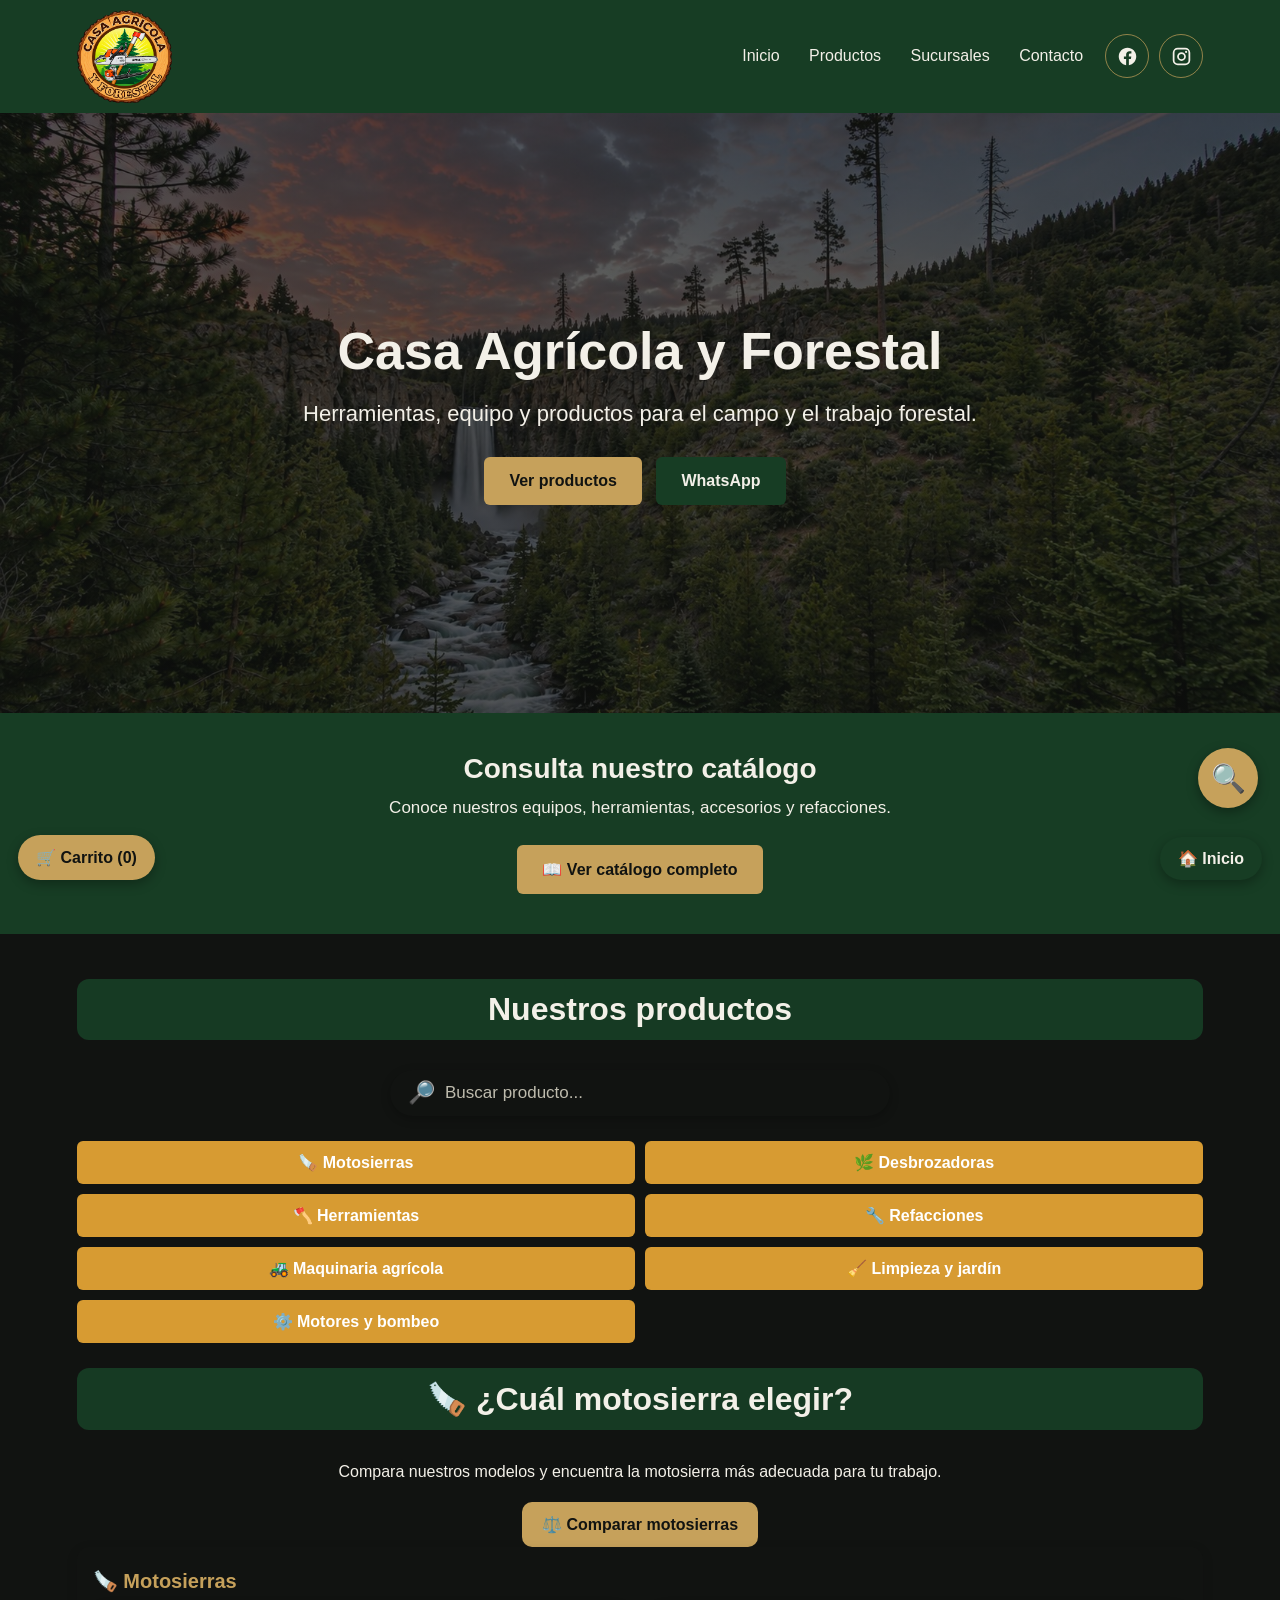
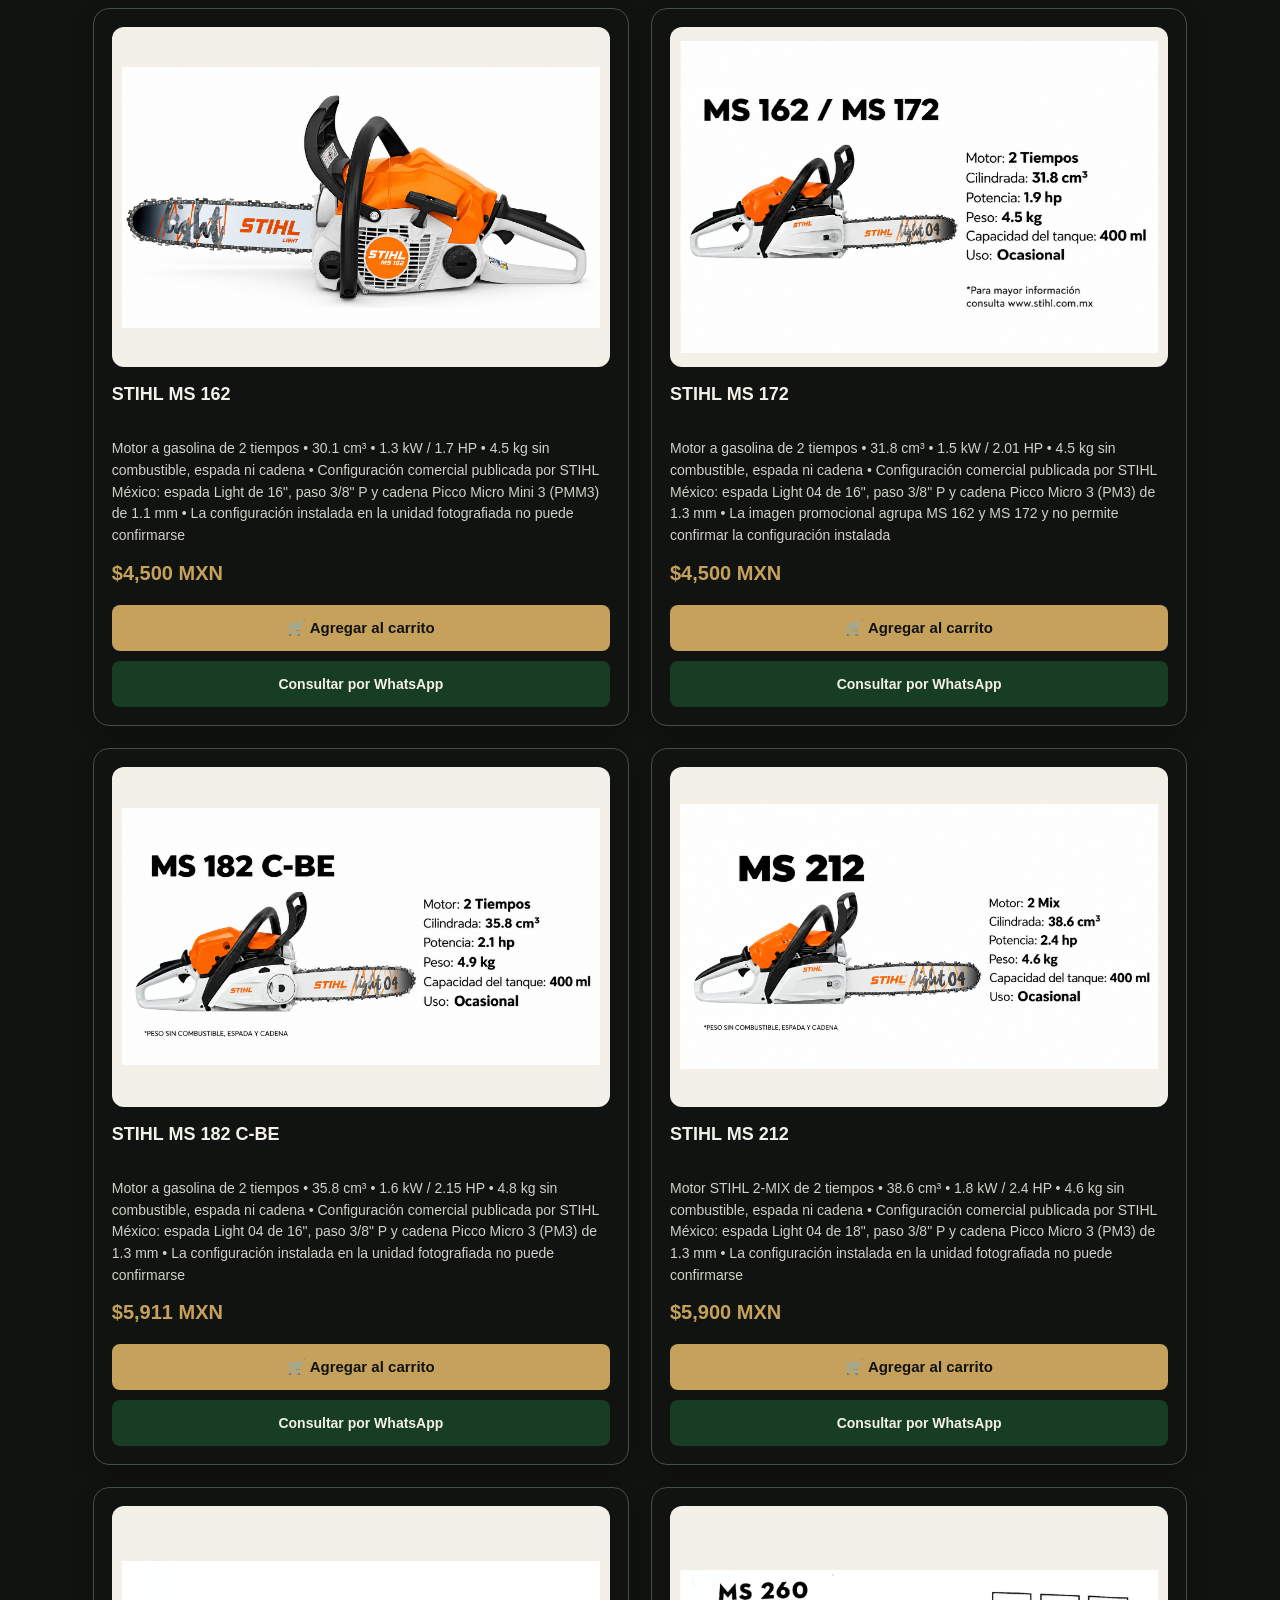
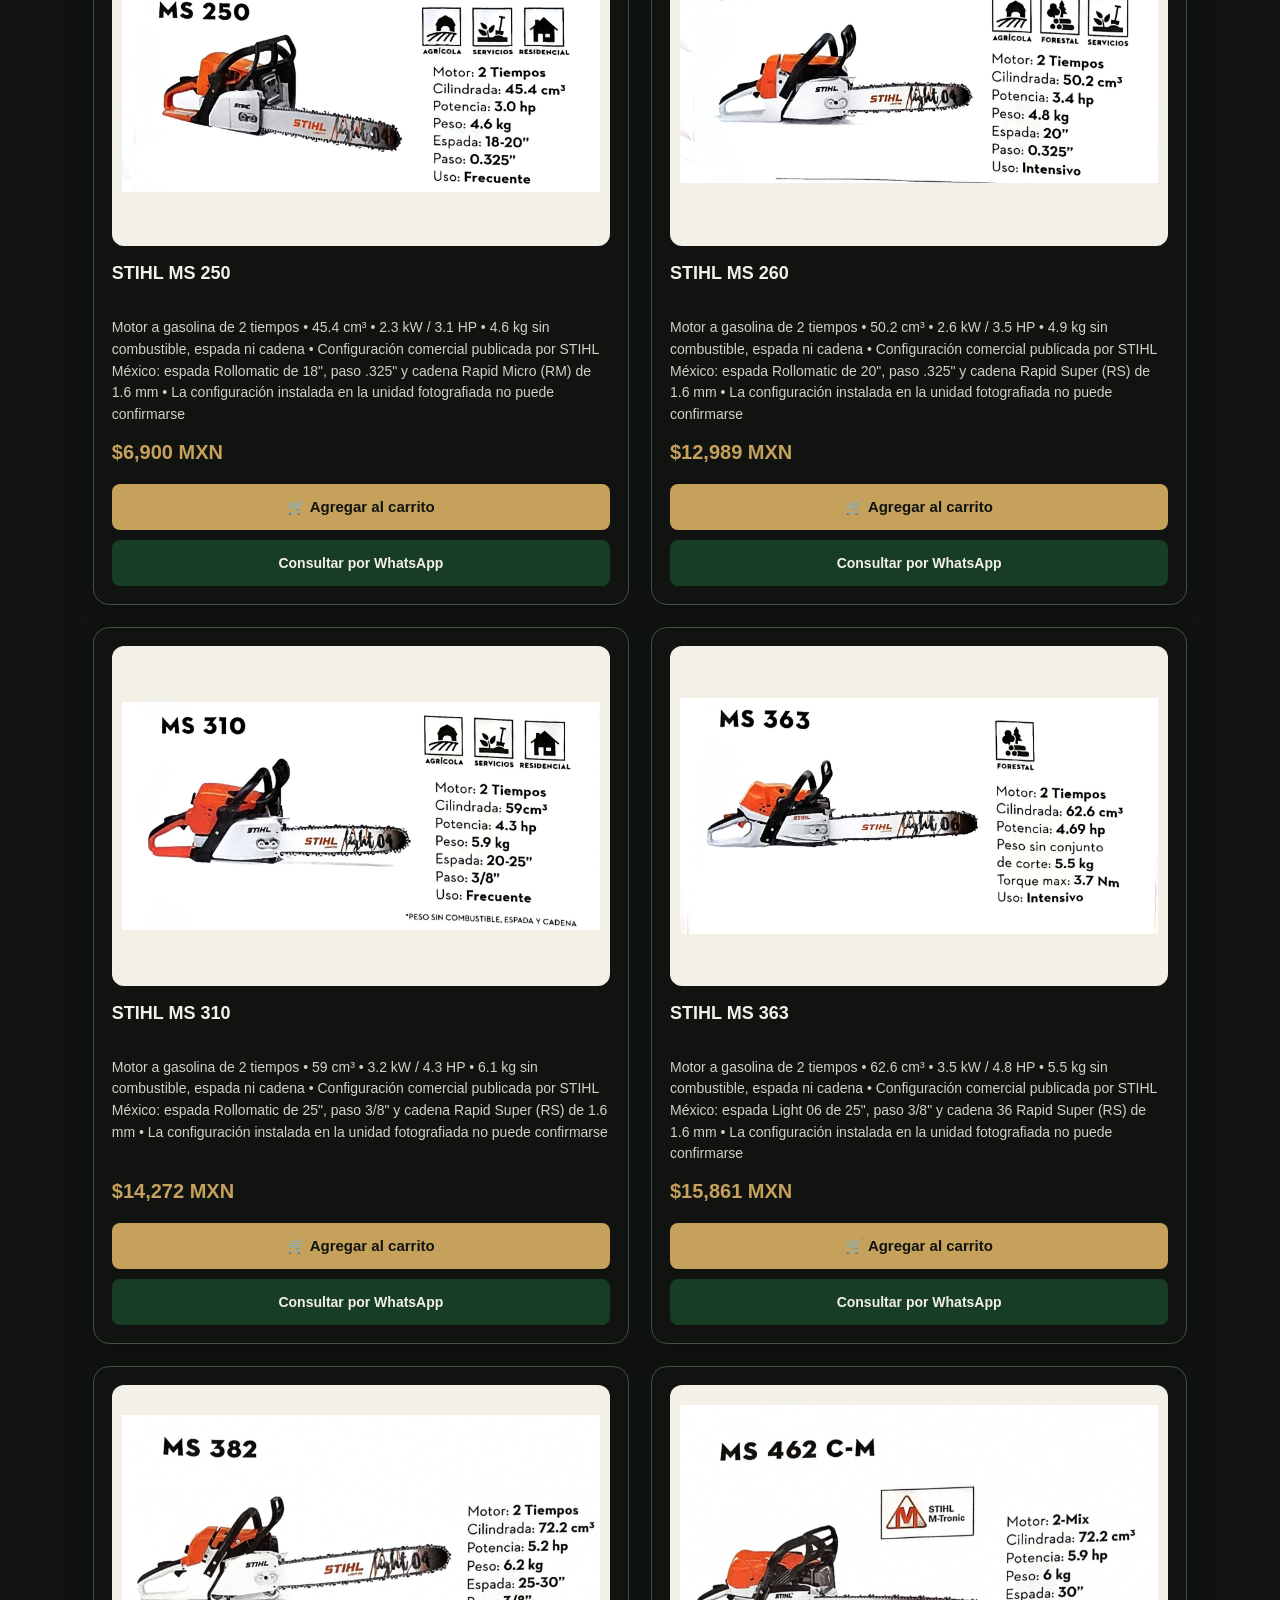
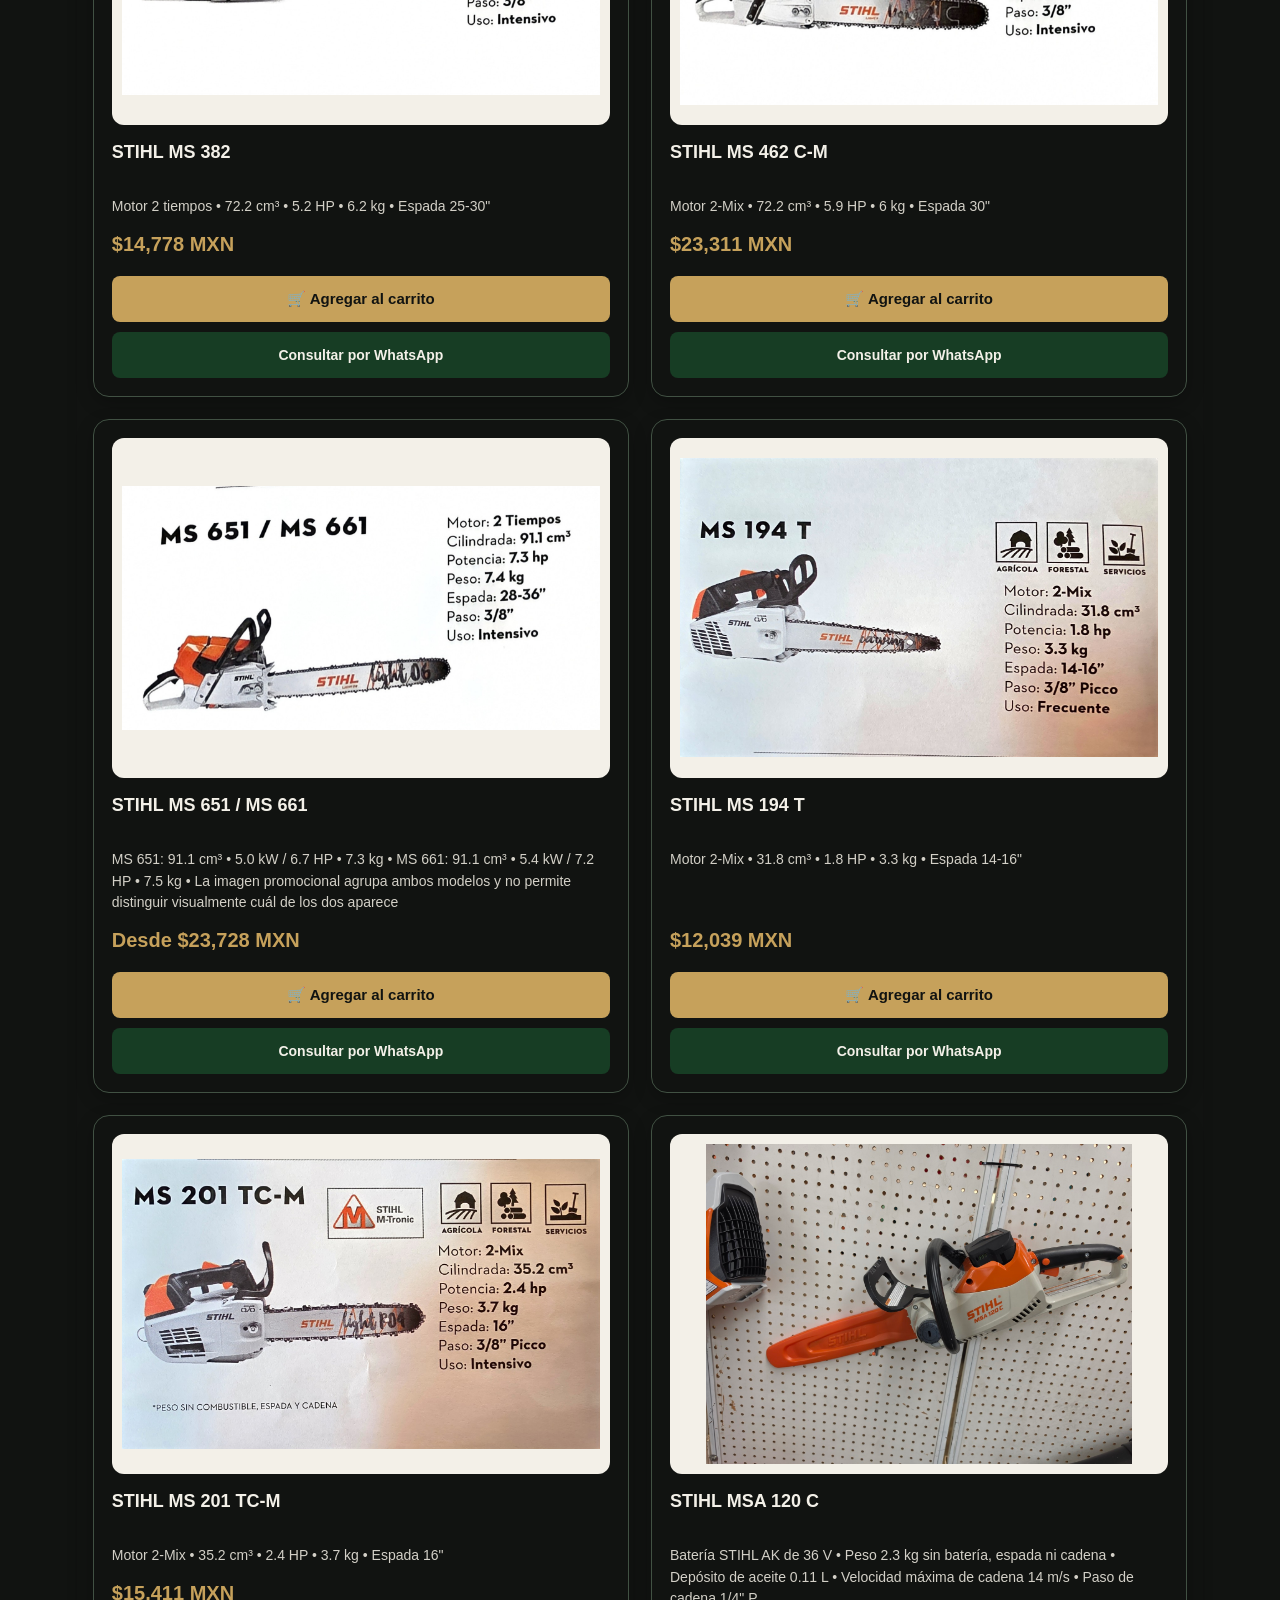
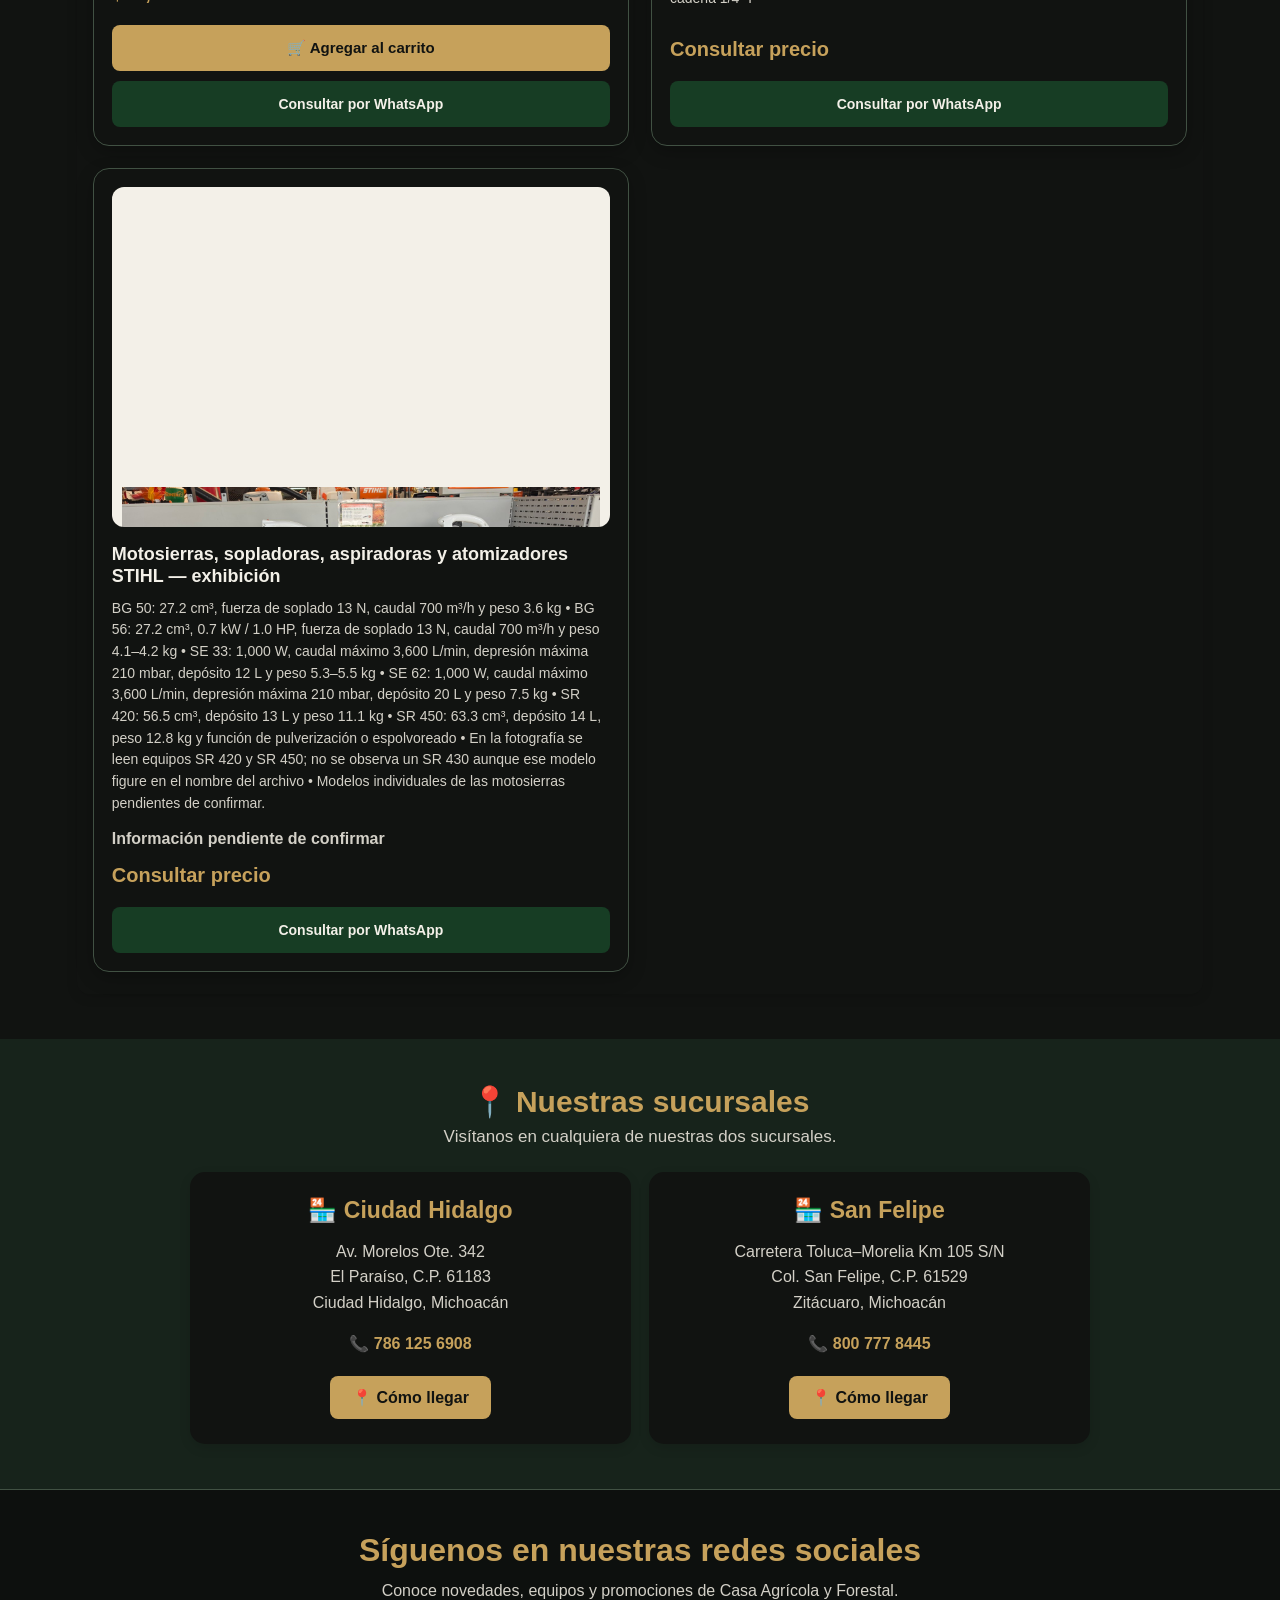
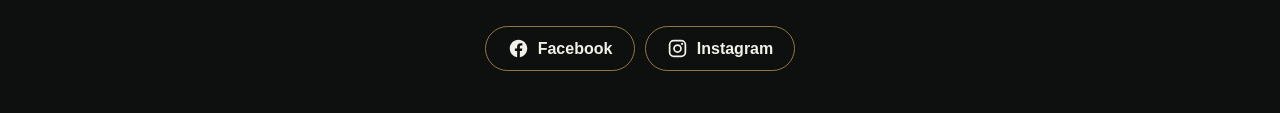
==== index.html @ b8e9c801 "Crea subpaginas de categorias y componentes compartidos" ====
<!DOCTYPE html>
<html lang="es">
<head>
    <meta charset="UTF-8">
    <meta name="viewport" content="width=device-width, initial-scale=1.0">

    <title>Casa Agrícola y Forestal</title>

    <link rel="stylesheet" href="assets/css/estilos.css">
</head>

<body>

<header>

    <div class="logo">
    <img src="Logo-transparente.png" alt="Casa Agrícola y Forestal">
</div>

    <div class="header-actions">
        <nav aria-label="Navegación principal">
            <a href="#inicio">Inicio</a>
            <a href="#productos">Productos</a>
            <a href="#sucursales">Sucursales</a>
            <a href="#contacto">Contacto</a>
        </nav>
        <div class="header-social" aria-label="Redes sociales">
            <a class="social-link" href="https://www.facebook.com/casaagricolayforestal" target="_blank" rel="noopener noreferrer" aria-label="Visitar Casa Agrícola y Forestal en Facebook">
                <svg viewBox="0 0 24 24" aria-hidden="true"><path d="M22 12.06C22 6.5 17.52 2 12 2S2 6.5 2 12.06c0 5.02 3.66 9.19 8.44 9.94v-7.03H7.9v-2.91h2.54V9.85c0-2.52 1.49-3.91 3.77-3.91 1.09 0 2.23.2 2.23.2v2.47h-1.25c-1.24 0-1.63.77-1.63 1.56v1.89h2.77l-.44 2.91h-2.33V22C18.34 21.25 22 17.08 22 12.06Z"/></svg>
            </a>
            <a class="social-link" href="https://www.instagram.com/casaagricolayforestal/" target="_blank" rel="noopener noreferrer" aria-label="Visitar Casa Agrícola y Forestal en Instagram">
                <svg viewBox="0 0 24 24" aria-hidden="true"><path d="M7.8 2h8.4A5.8 5.8 0 0 1 22 7.8v8.4a5.8 5.8 0 0 1-5.8 5.8H7.8A5.8 5.8 0 0 1 2 16.2V7.8A5.8 5.8 0 0 1 7.8 2Zm-.2 2A3.6 3.6 0 0 0 4 7.6v8.8A3.6 3.6 0 0 0 7.6 20h8.8a3.6 3.6 0 0 0 3.6-3.6V7.6A3.6 3.6 0 0 0 16.4 4H7.6Zm9.65 1.5a1.25 1.25 0 1 1 0 2.5 1.25 1.25 0 0 1 0-2.5ZM12 7a5 5 0 1 1 0 10 5 5 0 0 1 0-10Zm0 2a3 3 0 1 0 0 6 3 3 0 0 0 0-6Z"/></svg>
            </a>
        </div>
    </div>

</header>

<section id="inicio" class="hero">

    <div class="hero-text">

        <h1>
            Casa Agrícola y Forestal
        </h1>

        <p>
            Herramientas, equipo y productos para el campo
            y el trabajo forestal.
        </p>

        <a href="#productos" class="boton">
            Ver productos
        </a>
<a href="https://wa.me/523461230733"
   class="boton whatsapp"
   target="_blank">
    WhatsApp
</a>

    </div>

</section>
 <section class="catalogo">
    <h2>Consulta nuestro catálogo</h2>
    <p>Conoce nuestros equipos, herramientas, accesorios y refacciones.</p>

    <a href="Catalogo.pdf" target="_blank" class="boton">
        📖 Ver catálogo completo
    </a>
</section>

<section id="productos" class="productos">

    <h2>Nuestros productos</h2>

    <div class="buscador-productos">
    <span>🔎</span>
    <input
    type="text"
    id="buscarProducto"
    placeholder="Buscar producto..."
    oninput="buscarProductos()"
>

</div>
<p id="sinResultados" style="display: none;">
    🔎 No encontramos productos con esa búsqueda.
</p>
<div class="menu-categorias">
    <a href="categorias/motosierras.html">🪚 Motosierras</a>
    <a href="categorias/desbrozadoras.html">🌿 Desbrozadoras</a>
    <a href="categorias/herramientas.html">🪓 Herramientas</a>
    <a href="categorias/refacciones.html">🔧 Refacciones</a>
    <a href="categorias/maquinaria.html">🚜 Maquinaria agrícola</a>
    <a href="categorias/limpieza.html">🧹 Limpieza y jardín</a>
    <a href="categorias/motores-bombeo.html">⚙️ Motores y bombeo</a>
</div>
<div class="comparador-motosierras" id="zona-comparador">
    <h2>🪚 ¿Cuál motosierra elegir?</h2>

    <p>
        Compara nuestros modelos y encuentra la motosierra
        más adecuada para tu trabajo.
    </p>

    <button class="boton-comparar" onclick="abrirComparador()">
        ⚖️ Comparar motosierras
    </button>
</div>
<div id="panel-comparador" class="panel-comparador">
<h3>⚖️ Comparar motosierras</h3>
<p>Selecciona dos modelos:</p>

<select id="modelo1">
    <option value="">Modelo 1</option>
<option value="ms162">STIHL MS 162</option>
<option value="ms172">STIHL MS 172</option>
<option value="ms182">STIHL MS 182 C-BE</option>
<option value="ms212">STIHL MS 212</option>
<option value="ms250">STIHL MS 250</option>
<option value="ms260">STIHL MS 260</option>
<option value="ms310">STIHL MS 310</option>
<option value="ms363">STIHL MS 363</option>
<option value="ms382">STIHL MS 382</option>
<option value="ms462">STIHL MS 462 C-M</option>
<option value="ms651">STIHL MS 651</option>
<option value="ms661">STIHL MS 661</option>
<option value="ms194t">STIHL MS 194 T</option>
<option value="ms201tcm">STIHL MS 201 TC-M</option>
</select>

<select id="modelo2">
<option value="">Modelo 2</option>
<option value="ms162">STIHL MS 162</option>
<option value="ms172">STIHL MS 172</option>
<option value="ms182">STIHL MS 182 C-BE</option>
<option value="ms212">STIHL MS 212</option>
<option value="ms250">STIHL MS 250</option>
<option value="ms260">STIHL MS 260</option>
<option value="ms310">STIHL MS 310</option>
<option value="ms363">STIHL MS 363</option>
<option value="ms382">STIHL MS 382</option>
<option value="ms462">STIHL MS 462 C-M</option>
<option value="ms651">STIHL MS 651</option>
<option value="ms661">STIHL MS 661</option>
<option value="ms194t">STIHL MS 194 T</option>
<option value="ms201tcm">STIHL MS 201 TC-M</option>
</select>

<button onclick="compararMotosierras()">
    ⚖️ Comparar
</button>

<div id="resultado-comparacion"></div>
</div>
    <div class="categorias">

        <div class="categoria categoria-contenido" id="motosierras">
    <h3>🪚 Motosierras</h3>
<div class="lista-productos" data-categoria-productos="motosierras"></div>
</div>

        <div class="categoria categoria-contenido" id="desbrozadoras">
            <h3>🌿 Desbrozadoras</h3>
            <p>Equipos para limpieza de terrenos y parcelas.</p>
            <div class="lista-productos" data-categoria-productos="desbrozadoras"></div>
        </div>
<div class="categoria categoria-contenido" id="maquinaria">

    <h3>🚜 Maquinaria agrícola</h3>

    <div class="lista-productos" data-categoria-productos="maquinaria"></div>

</div>
        <div class="categoria categoria-contenido" id="herramientas">
            <h3>🪓 Herramientas</h3>
            <p>Hachas, machetes y herramientas para el campo.</p>
            <div class="lista-productos" data-categoria-productos="herramientas"></div>
        </div>

        <div class="categoria categoria-contenido" id="refacciones">
            <h3>🔧 Refacciones</h3>
            <p>Cadenas, espadas, aceites y refacciones.</p>
            <div class="lista-productos" data-categoria-productos="refacciones"></div>
        </div>

        <div class="categoria categoria-contenido" id="limpieza">
            <h3>🧹 Limpieza y jardín</h3>
            <p>Equipos para limpieza, mantenimiento de áreas verdes y jardín.</p>
            <div class="lista-productos" data-categoria-productos="limpieza"></div>
        </div>

        <div class="categoria categoria-contenido" id="motores-bombeo">
            <h3>⚙️ Motores y bombeo</h3>
            <p>Motores, motobombas, generadores y equipos motorizados.</p>
            <div class="lista-productos" data-categoria-productos="motores-bombeo"></div>
        </div>

    </div>

</section>
<section id="sucursales" class="sucursales">

    <h2>📍 Nuestras sucursales</h2>
    <p class="subtitulo-sucursales">
        Visítanos en cualquiera de nuestras dos sucursales.
    </p>

    <div class="lista-sucursales">

        <div class="sucursal">
            <h3>🏪 Ciudad Hidalgo</h3>

            <p>
                Av. Morelos Ote. 342<br>
                El Paraíso, C.P. 61183<br>
                Ciudad Hidalgo, Michoacán
            </p>

            <p>📞 <a href="tel:7861256908">786 125 6908</a></p>

            <a href="https://maps.app.goo.gl/N9tVo9o7Jt3PYi7d8?g_st=ac"
               target="_blank"
               class="boton-mapa">
                📍 Cómo llegar
            </a>
        </div>

        <div class="sucursal">
            <h3>🏪 San Felipe</h3>

            <p>
                Carretera Toluca–Morelia Km 105 S/N<br>
                Col. San Felipe, C.P. 61529<br>
                Zitácuaro, Michoacán
            </p>

            <p>📞 <a href="tel:8007778445">800 777 8445</a></p>

            <a href="https://maps.app.goo.gl/iPpwk3dCWcKAiV8L9?g_st=ac"
               target="_blank"
               class="boton-mapa">
                📍 Cómo llegar
            </a>
        </div>

    </div>

</section>

<footer id="contacto" class="site-footer">
    <h2>Síguenos en nuestras redes sociales</h2>
    <p>Conoce novedades, equipos y promociones de Casa Agrícola y Forestal.</p>
    <div class="footer-social" aria-label="Perfiles oficiales en redes sociales">
        <a class="social-link" href="https://www.facebook.com/casaagricolayforestal" target="_blank" rel="noopener noreferrer" aria-label="Visitar Casa Agrícola y Forestal en Facebook">
            <svg viewBox="0 0 24 24" aria-hidden="true"><path d="M22 12.06C22 6.5 17.52 2 12 2S2 6.5 2 12.06c0 5.02 3.66 9.19 8.44 9.94v-7.03H7.9v-2.91h2.54V9.85c0-2.52 1.49-3.91 3.77-3.91 1.09 0 2.23.2 2.23.2v2.47h-1.25c-1.24 0-1.63.77-1.63 1.56v1.89h2.77l-.44 2.91h-2.33V22C18.34 21.25 22 17.08 22 12.06Z"/></svg>
            <span>Facebook</span>
        </a>
        <a class="social-link" href="https://www.instagram.com/casaagricolayforestal/" target="_blank" rel="noopener noreferrer" aria-label="Visitar Casa Agrícola y Forestal en Instagram">
            <svg viewBox="0 0 24 24" aria-hidden="true"><path d="M7.8 2h8.4A5.8 5.8 0 0 1 22 7.8v8.4a5.8 5.8 0 0 1-5.8 5.8H7.8A5.8 5.8 0 0 1 2 16.2V7.8A5.8 5.8 0 0 1 7.8 2Zm-.2 2A3.6 3.6 0 0 0 4 7.6v8.8A3.6 3.6 0 0 0 7.6 20h8.8a3.6 3.6 0 0 0 3.6-3.6V7.6A3.6 3.6 0 0 0 16.4 4H7.6Zm9.65 1.5a1.25 1.25 0 1 1 0 2.5 1.25 1.25 0 0 1 0-2.5ZM12 7a5 5 0 1 1 0 10 5 5 0 0 1 0-10Zm0 2a3 3 0 1 0 0 6 3 3 0 0 0 0-6Z"/></svg>
            <span>Instagram</span>
        </a>
    </div>
</footer>

</button>
<div id="panel-buscador" class="panel-buscador">
    <input
        type="text"
        id="buscar-producto"
        placeholder="🔍 Buscar producto..."
        oninput="sincronizarBusquedaFlotante()"
    >
</div>
<div class="controles-flotantes" aria-label="Accesos rápidos">
    <button class="buscar-flotante" onclick="abrirBuscador()" aria-label="Buscar productos">
        🔍
    </button>
    <a href="#inicio" class="inicio-flotante">
        🏠 Inicio
    </a>
    <button class="carrito-flotante" onclick="abrirCarrito()">
        🛒 Carrito (<span id="contador-carrito">0</span>)
    </button>
</div>

<div id="ventana-carrito" class="ventana-carrito">
    <div class="carrito-contenido">
        <button class="cerrar-carrito" onclick="cerrarCarrito()">✕</button>

        <h2>🛒 Mi carrito</h2>

        <div id="productos-carrito">
            <p>Tu carrito está vacío.</p>
        </div>

        <h3>Total: $<span id="total-carrito">0</span> MXN</h3>

       <button class="boton-pagar" onclick="abrirCheckout()">
    💳 Proceder al pago
</button>
    </div>
</div>

</div>
<div id="checkout" class="ventana-checkout">

    <div class="checkout-contenido">

        <button class="cerrar-carrito" onclick="cerrarCheckout()">✕</button>

        <h2>Finalizar compra</h2>
        <p class="checkout-texto">
            Ingresa los datos para preparar tu pedido.
        </p>

        <label>Nombre completo</label>
        <input type="text" id="cliente-nombre"
               placeholder="Nombre y apellidos">

        <label>Teléfono</label>
        <input type="tel" id="cliente-telefono"
               placeholder="10 dígitos">

        <label>Correo electrónico</label>
        <input type="email" id="cliente-email"
               placeholder="correo@ejemplo.com">

        <div class="recoger-tienda">
    <strong>🏪 Entrega: Recoger en tienda</strong>
    <p>Tu pedido estará disponible para recoger directamente en nuestra tienda.</p>
</div>

        <div class="checkout-total">
            Total a pagar:
            <strong>$<span id="checkout-total">0</span> MXN</strong>
        </div>

        <button class="boton-tarjeta" onclick="continuarPago()">
            💳 Continuar al pago con tarjeta
        </button>

        <p class="aviso-pago">
            El pago con tarjeta todavía no está habilitado.
        </p>

    </div>

</div>
<script src="assets/js/productos.js"></script>
<script src="assets/js/catalogo.js"></script>
<script src="assets/js/carrito.js"></script>
<script src="assets/js/comparador.js"></script>
<script>
// El carrito compartido se carga desde assets/js/carrito.js.
function mostrarCategoria(idCategoria) {
    const categorias = document.querySelectorAll('.categoria-contenido');
    const seleccionada = document.getElementById(idCategoria);
    const estabaAbierta = seleccionada && seleccionada.style.display === 'block';
    const botones = document.querySelectorAll('.menu-categorias a');

    document.getElementById('resultado-comparacion').replaceChildren();
const panelComparador = document.getElementById('panel-comparador');
if (panelComparador) {
    panelComparador.style.display = 'none';
}
    categorias.forEach(function(categoria) {
        categoria.style.display = 'none';
    });
    botones.forEach(function(boton) {
        boton.classList.remove('activo');
    });

    if (seleccionada && !estabaAbierta) {
        seleccionada.style.display = 'block';
        const botonActivo = document.querySelector(
            `.menu-categorias a[href$="/${idCategoria}.html"]`
        );
        if (botonActivo) {
            botonActivo.classList.add('activo');
        }
    }
}
const buscador = document.getElementById('buscarProducto');

buscador.addEventListener('input', function() {

    const texto = buscador.value.toLowerCase().trim();
    const categorias = document.querySelectorAll('.categoria-contenido');
    const productos = document.querySelectorAll('.producto');

    // Si el buscador está vacío, volvemos a Motosierras
    if (texto === '') {
        productos.forEach(function(producto) {
            producto.style.display = '';
        });

        categorias.forEach(function(categoria) {
            categoria.style.display = categoria.id === 'motosierras' ? 'block' : 'none';
        });
        document.querySelectorAll('.menu-categorias a').forEach(function(boton) {
            boton.classList.toggle('activo', boton.getAttribute('href').endsWith('/motosierras.html'));
        });
        return;
    }

    // Mostramos las categorías mientras buscamos
    categorias.forEach(function(categoria) {
    categoria.style.display = 'block';
    });

    productos.forEach(function(producto) {

        const contenido = producto.textContent.toLowerCase();

        if (contenido.includes(texto)) {
            producto.style.display = '';
        } else {
            producto.style.display = 'none';
        }

    });

});
mostrarCategoria('motosierras');
function abrirBuscador() {
    const panel = document.getElementById("panel-buscador");
    const buscador = document.getElementById("buscar-producto");

    if (panel.style.display === "block") {
        panel.style.display = "none";
    } else {
        panel.style.display = "block";
        buscador.focus();
    }
}
function sincronizarBusquedaFlotante() {
    const buscadorPrincipal = document.getElementById("buscarProducto");
    const buscadorFlotante = document.getElementById("buscar-producto");

    buscadorPrincipal.value = buscadorFlotante.value;
    buscadorPrincipal.dispatchEvent(new Event("input", { bubbles: true }));
}
function buscarProductos() {
    const texto = document
        .getElementById("buscarProducto")
        .value
        .toLowerCase()
        .trim();
const productos = document.querySelectorAll(".producto");
    const zonaComparador = document.getElementById("zona-comparador");
    if (texto !== "") {
    zonaComparador.style.display = "none";
} else {
    zonaComparador.style.display = "";
}

if (texto !== "") {
    zonaComparador.style.display = "none";
} else {
    zonaComparador.style.display = "";
}

    productos.forEach(function(producto) {
        const contenido = producto.textContent.toLowerCase();

        if (contenido.includes(texto)) {
            producto.style.display = "";
        } else {
            producto.style.display = "none";
        }
    });
}
</script>

</body>
</html>
---- assets/css/estilos.css ----
* {
    margin: 0;
    padding: 0;
    box-sizing: border-box;
}

body {
    font-family: Arial, sans-serif;
    background-image: url("../../Fondo.jpg");
    background-size: cover;
    background-position: center;
    background-repeat: no-repeat;
    background-attachment: fixed;
    color: #222;
}

header {
    background: #173d24;
    color: white;
    padding: 10px 6%;
    display: flex;
    justify-content: space-between;
    align-items: center;
}

.logo {
    font-size: 24px;
    font-weight: bold;
} .logo img {
    width: 95px;
    height: auto;
    display: block;
}

nav a {
    color: white;
    text-decoration: none;
    margin-left: 25px;
}

.header-actions { display: flex; align-items: center; gap: 22px; }
.header-social, .footer-social { display: flex; align-items: center; gap: 10px; }
.social-link {
    display: inline-flex; align-items: center; justify-content: center;
    min-width: 44px; min-height: 44px;
    border: 1px solid rgba(198, 161, 91, 0.7); border-radius: 50%;
    color: #F3F0E8; text-decoration: none;
    transition: transform 180ms ease, background-color 180ms ease,
                color 180ms ease, border-color 180ms ease, box-shadow 180ms ease;
}
.social-link svg { width: 21px; height: 21px; fill: currentColor; }
.social-link:hover {
    transform: translateY(-2px); background-color: #C6A15B;
    border-color: #C6A15B; color: #111311;
    box-shadow: 0 6px 16px rgba(0, 0, 0, 0.24);
}
.social-link:focus-visible { outline: 3px solid #F3F0E8; outline-offset: 3px; }
.site-footer {
    padding: 42px 6% calc(42px + env(safe-area-inset-bottom));
    border-top: 1px solid #415143; background: #0d100e;
    color: #F3F0E8; text-align: center;
}
.site-footer h2 {
    margin-bottom: 10px; color: #C6A15B;
    font-size: clamp(24px, 3vw, 32px);
}
.site-footer p { margin-bottom: 22px; color: #D3D0C7; line-height: 1.55; }
.footer-social { justify-content: center; flex-wrap: wrap; }
.footer-social .social-link {
    min-width: 150px; padding: 11px 18px; border-radius: 999px;
    gap: 9px; font-weight: 700;
}

.hero {
    min-height: 600px;
    display: flex;
    align-items: center;
    padding: 60px 8%;
    background:
    linear-gradient(
rgba(0,0,0,.45),
rgba(0,0,0,.45)
    ),
    url("../../Fondo.jpg")
    center/cover;
    color: white;
}

       .hero-text {
    width: 100%;
    max-width: 1000px;
    margin: 0 auto;
    text-align: center;
}

.hero h1 {
    font-size: 52px;
    margin-bottom: 20px;
}

.hero p {
    font-size: 22px;
    margin-bottom: 30px;
}

.boton {
    display: inline-block;
    background: #d79b32;
    color: white;
    padding: 15px 25px;
    border-radius: 6px;
    text-decoration: none;
    font-weight: bold;
    margin-right: 10px;
}

.boton.whatsapp {
    background: #25D366;
}

@media (max-width: 700px) {

    header {
        flex-direction: column;
        gap: 15px;
    }

    .header-actions { width: 100%; flex-direction: column; gap: 10px; }
    .header-social { justify-content: center; }

    nav a {
        margin: 0 8px;
    }

    .site-footer { padding-bottom: calc(110px + env(safe-area-inset-bottom)); }
    .footer-social { display: grid; grid-template-columns: repeat(2, minmax(0, 1fr)); }
    .footer-social .social-link { width: 100%; min-width: 0; }

    .hero {
        min-height: 500px;
    }

    .hero h1 {
        font-size: 38px;
    }

    .hero p {
        font-size: 18px;
    }
}

@media (prefers-reduced-motion: reduce) {
    .social-link { transition: none; }
}
.productos {
    padding: 45px 6%;
    background: transparent;
}

.productos h2 {
    text-align: center;
    font-size: 32px;
    color: white;
    margin-bottom: 30px;
    background: rgba(23, 61, 36, 0.85);
    padding: 12px;
    border-radius: 12px;
}
.buscador-productos {
    display: flex;
    align-items: center;
    background: white;
    border-radius: 30px;
    padding: 10px 18px;
    margin: 0 auto 20px auto;
    max-width: 500px;
    box-shadow: 0 3px 10px rgba(0,0,0,0.25);
}

.buscador-productos span {
    font-size: 22px;
    margin-right: 10px;
}

.buscador-productos input {
    width: 100%;
    border: none;
    outline: none;
    font-size: 17px;
    background: transparent;
    color: #222;
}

.buscador-productos input::placeholder {
    color: #777;
}
.categorias {
    display: grid;
    grid-template-columns: 1fr;
    gap: 15px;
}

.categoria {
    background: white;
    padding: 22px 16px;
    border-radius: 12px;
    box-shadow: 0 3px 12px rgba(0,0,0,0.12);
}

.categoria h3 {
    color: #173d24;
    font-size: 20px;
    margin-bottom: 8px;
}

.categoria p {
    color: #555;
    font-size: 16px;
    line-height: 1.4;
}

@media (max-width: 600px) {
    .categorias {
grid-template-columns: 1fr;
    }
}
.catalogo {
    text-align: center;
    padding: 40px 20px;
    background: #173d24;
    color: white;
}

.catalogo h2 {
    font-size: 28px;
    margin-bottom: 10px;
}

.catalogo p {
    font-size: 17px;
    margin-bottom: 25px;
    line-height: 1.5;
}

.catalogo .boton {
    margin: 0;
}
.producto {
    max-width: 380px;
    margin: 18px auto;
    background: white;
    border-radius: 12px;
    padding: 15px;
}

.producto img {
    width: 100%;
    max-width: 300px;
    height: 180px;
    object-fit: contain;
    display: block;
    margin: 10px auto;
}

.producto h4 {
    font-size: 22px;
    margin: 10px 0;
}

.producto .precio {
    font-size: 24px;
    font-weight: bold;
    color: #173d24;
}

.comprar {
    display: block;
    padding: 14px;
    background: #25D366;
    color: white;
    text-align: center;
    text-decoration: none;
    font-weight: bold;
    border-radius: 8px;
    margin-top: 15px;
}
.lista-productos {
    display: grid;
    grid-template-columns: repeat(2, 1fr);
    gap: 12px;
    margin-top: 15px;
}

.lista-productos .producto {
    width: 100%;
    margin: 0;
    padding: 10px;
    display: block;
}

.lista-productos .producto img {
    width: 100%;
    height: 130px;
    object-fit: contain;
}
.fotos-producto {
    display: grid;
    grid-template-columns: repeat(2, minmax(0, 1fr));
    gap: 8px;
    margin: 10px 0;
}
.lista-productos .producto .fotos-producto img {
    height: 115px;
    margin: 0;
    border-radius: 8px;
}
.lista-productos .producto .fotos-producto img:only-child {
    grid-column: 1 / -1;
    height: 130px;
}
.estado-pendiente {
    font-size: 13px;
    font-weight: bold;
    color: #C6A15B;
}

.lista-productos .producto h4 {
    font-size: 18px;
}

.lista-productos .descripcion {
    font-size: 14px;
}

.lista-productos .precio {
    font-size: 20px;
}

.lista-productos .comprar {
    font-size: 14px;
    padding: 10px 5px;
}
.inicio-flotante {
    position: fixed;
    bottom: 20px;
    right: 18px;
    background: #173d24;
    color: white;
    padding: 12px 18px;
    border-radius: 30px;
    text-decoration: none;
    font-weight: bold;
    font-size: 16px;
    z-index: 9999;
    box-shadow: 0 4px 12px rgba(0,0,0,0.3);
}

.inicio-flotante:active {
    transform: scale(0.95);
}
.buscar-flotante {
    position: fixed;
    right: 22px;
    bottom: 92px;
    width: 60px;
    height: 60px;
    border: none;
    border-radius: 50%;
    background: #d4ad5f;
    font-size: 28px;
    cursor: pointer;
    z-index: 10000;
    box-shadow: 0 4px 12px rgba(0,0,0,0.35);
}
    .panel-buscador {
    display: none;
    position: fixed;
    bottom: 82px;
    right: 80px;
    width: 250px;
    z-index: 9999;
}

.panel-buscador input {
    width: 100%;
    padding: 13px 15px;
    border: 2px solid #173d24;
    border-radius: 25px;
    background: white;
    font-size: 16px;
    outline: none;
    box-shadow: 0 4px 12px rgba(0,0,0,0.25);
}
    position: fixed;
    bottom: 78px;
    right: 18px;
    width: 52px;
    height: 52px;
    border: none;
    border-radius: 50%;
    background: #e67e22;
    color: white;
    font-size: 23px;
    cursor: pointer;
    z-index: 9999;
    box-shadow: 0 4px 12px rgba(0,0,0,0.3);
}

.buscar-flotante:active {
    transform: scale(0.95);
}

html {
    scroll-behavior: smooth;
}
.agregar-carrito {
    width: 100%;
    background: #e67e22;
    color: white;
    border: none;
    padding: 12px;
    margin-bottom: 8px;
    border-radius: 8px;
    font-size: 15px;
    font-weight: bold;
    cursor: pointer;
}

.carrito-flotante {
    position: fixed;
    bottom: 20px;
    left: 18px;
    background: #e67e22;
    color: white;
    border: none;
    padding: 13px 18px;
    border-radius: 30px;
    font-size: 16px;
    font-weight: bold;
    z-index: 9999;
    box-shadow: 0 4px 12px rgba(0,0,0,0.3);
}

.ventana-carrito {
    display: none;
    position: fixed;
    top: 0;
    left: 0;
    width: 100%;
    height: 100%;
    background: rgba(0,0,0,0.65);
    z-index: 10000;
    padding: 20px;
    overflow-y: auto;
}

.carrito-contenido {
    background: white;
    max-width: 450px;
    margin: 60px auto;
    padding: 25px;
    border-radius: 15px;
    position: relative;
}

.cerrar-carrito {
    position: absolute;
    right: 15px;
    top: 12px;
    border: none;
    background: none;
    font-size: 24px;
}

.boton-pagar {
    width: 100%;
    background: #173d24;
    color: white;
    border: none;
    padding: 14px;
    border-radius: 8px;
    font-size: 17px;
    font-weight: bold;
    margin-top: 15px;
}
.item-carrito {
    padding: 12px 0;
    border-bottom: 1px solid #ddd;
}

.cantidad-carrito {
    display: flex;
    align-items: center;
    gap: 12px;
    margin: 10px 0;
}

.cantidad-carrito button {
    width: 38px;
    height: 38px;
    border: none;
    border-radius: 8px;
    background: #173d24;
    color: white;
    font-size: 16px;
    font-weight: bold;
}

.cantidad-carrito span {
    font-size: 18px;
    font-weight: bold;
    min-width: 25px;
    text-align: center;
}

.eliminar-producto {
    background: #eeeeee;
    border: none;
    padding: 8px 12px;
    border-radius: 7px;
    font-weight: bold;
}
.ventana-checkout {
    display: none;
    position: fixed;
    top: 0;
    left: 0;
    width: 100%;
    height: 100%;
    background: rgba(0,0,0,0.65);
    z-index: 11000;
    padding: 20px;
    overflow-y: auto;
}

.checkout-contenido {
    background: white;
    max-width: 450px;
    margin: 60px auto 30px;
    padding: 25px;
    border-radius: 15px;
    position: relative;
}

.checkout-contenido h2 {
    color: #173d24;
    margin-bottom: 8px;
}

.checkout-texto {
    margin-bottom: 20px;
}

.checkout-contenido label {
    display: block;
    font-weight: bold;
    margin-top: 12px;
    margin-bottom: 5px;
}

.checkout-contenido input {
    width: 100%;
    padding: 12px;
    border: 1px solid #ccc;
    border-radius: 8px;
    font-size: 16px;
}

.checkout-total {
    margin-top: 20px;
    padding: 15px;
    background: #f2f2f2;
    border-radius: 8px;
    font-size: 18px;
}

.boton-tarjeta {
    width: 100%;
    background: #173d24;
    color: white;
    border: none;
    padding: 14px;
    margin-top: 18px;
    border-radius: 8px;
    font-size: 17px;
    font-weight: bold;
}

.aviso-pago {
    text-align: center;
    font-size: 13px;
    margin-top: 10px;
    color: #666;
}
.recoger-tienda {
    margin-top: 20px;
    padding: 15px;
    background: #f2f2f2;
    border-radius: 8px;
    border-left: 5px solid #173d24;
}

.recoger-tienda p {
    margin-top: 6px;
    font-size: 14px;
    color: #555;
}
.sucursales {
    padding: 45px 6%;
    background: #f5f5f5;
    text-align: center;
}

.sucursales h2 {
    color: #173d24;
    font-size: 30px;
    margin-bottom: 8px;
}

.subtitulo-sucursales {
    color: #555;
    font-size: 17px;
    margin-bottom: 25px;
}

.lista-sucursales {
    display: grid;
    grid-template-columns: repeat(2, 1fr);
    gap: 18px;
    max-width: 900px;
    margin: auto;
}

.sucursal {
    background: white;
    padding: 25px 18px;
    border-radius: 15px;
    box-shadow: 0 4px 12px rgba(0,0,0,0.12);
}

.sucursal h3 {
    color: #173d24;
    font-size: 23px;
    margin-bottom: 15px;
}

.sucursal p {
    color: #444;
    line-height: 1.6;
    margin-bottom: 15px;
}

.sucursal p a {
    color: #173d24;
    font-weight: bold;
    text-decoration: none;
}

.boton-mapa {
    display: inline-block;
    background: #e67e22;
    color: white !important;
    padding: 12px 22px;
    border-radius: 8px;
    text-decoration: none;
    font-weight: bold;
    margin-top: 5px;
}

@media (max-width: 600px) {
    .lista-sucursales {
grid-template-columns: 1fr;
    }

    .sucursales {
padding: 40px 6% 100px;
    }
}
.menu-categorias {
    display: grid;
    grid-template-columns: repeat(2, 1fr);
    gap: 10px;
    margin: 25px 0;
}
.panel-comparador {
    display: none;
}
.comparador-motosierras {
  text-align: center;

}
    .tarjeta-comparacion {
    background: white;
    color: #222;
    margin-top: 15px;
    padding: 18px;
    border-radius: 15px;
    box-shadow: 0 4px 12px rgba(0,0,0,0.25);
    text-align: center;
}

.tarjeta-comparacion h3 {
    color: #173d24;
    font-size: 21px;
    margin-bottom: 10px;
}

.tarjeta-comparacion p {
    font-size: 18px;
    margin: 0;
}

.tarjeta-comparacion strong {
    color: #e67e22;
}
#panel-comparador {
    background: rgba(255, 255, 255, 0.95);
    padding: 18px;
    border-radius: 15px;
    margin-top: 15px;
    text-align: center;
}

#panel-comparador h3 {
    color: #173d24;
    font-size: 24px;
    margin-bottom: 5px;
}

#panel-comparador p {
    color: #444;
    margin-bottom: 15px;
}

#panel-comparador select {
    width: 48%;
    padding: 12px 6px;
    border: 2px solid #173d24;
    border-radius: 10px;
    background: white;
    color: #173d24;
    font-size: 15px;
    font-weight: bold;
    margin-bottom: 10px;
}

#panel-comparador button {
    width: 100%;
    background: #e67e22;
    color: white;
    border: none;
    padding: 13px;
    border-radius: 10px;
    font-size: 17px;
    font-weight: bold;
    cursor: pointer;
    margin-top: 5px;
}

#panel-comparador button:active {
    transform: scale(0.97);
}
    background: rgba(23, 61, 36, 0.92);
    color: white;
    padding: 22px 18px;
    margin: 25px 0;
    border-radius: 15px;
    text-align: center;
    box-shadow: 0 4px 12px rgba(0,0,0,0.25);
}

.comparador-motosierras h2 {
    color: white;
    font-size: 27px;
    margin-bottom: 12px;
}

.comparador-motosierras p {
    color: white;
    font-size: 16px;
    line-height: 1.5;
    margin-bottom: 18px;
}

.boton-comparar {
    background: #e67e22;
    color: white;
    border: none;
    padding: 13px 20px;
    border-radius: 10px;
    font-size: 16px;
    font-weight: bold;
    cursor: pointer;
}
.menu-categorias button {
    background: #173d24;
    color: white;
    border: none;
    padding: 14px 8px;
    border-radius: 10px;
    font-size: 15px;
    font-weight: bold;
    cursor: pointer;
    box-shadow: 0 3px 8px rgba(0,0,0,0.18);
}

.menu-categorias button:active {
    background: #e67e22;
    transform: scale(0.97);
}
.menu-categorias button.activo {
    background: #e67e22;
}
#resultado-comparacion .tarjeta-comparacion {
    max-width: 960px;
    margin: 20px auto 0;
    padding: clamp(12px, 3vw, 28px);
    border: 1px solid #e2e9e3;
    border-radius: 20px;
    box-shadow: 0 6px 24px rgba(23, 61, 36, 0.10);
    overflow-wrap: anywhere;
}
#resultado-comparacion .duelo-comparacion {
    display: grid;
    grid-template-columns: minmax(0, 1fr) 52px minmax(0, 1fr);
    align-items: center;
    gap: 12px;
    margin: 24px 0;
}
#resultado-comparacion .modelo-comparacion {
    min-width: 0;
    height: 100%;
    padding: 16px;
    border: 1px solid #e2e9e3;
    border-top: 4px solid #173d24;
    border-radius: 16px;
    background: #fff;
}
#resultado-comparacion .modelo-comparacion h4 {
    color: #173d24;
    font-size: clamp(16px, 2vw, 22px);
    margin: 14px 0 10px;
}
#resultado-comparacion .imagen-comparacion {
    display: block;
    width: 100%;
    height: clamp(160px, 22vw, 240px);
    object-fit: contain;
    margin: 0 auto;
}
#resultado-comparacion .vs-comparacion {
    display: grid;
    place-items: center;
    width: 52px;
    height: 52px;
    border-radius: 50%;
    background: #e67e22;
    color: #fff;
    font-weight: bold;
    box-shadow: 0 4px 12px rgba(230, 126, 34, 0.22);
}
#resultado-comparacion .precio-comparacion {
    display: inline-block;
    padding: 8px 12px;
    border-radius: 10px;
    font-size: clamp(17px, 2vw, 23px);
    font-weight: bold;
    color: #173d24;
    background: #f5f7f5;
}
#resultado-comparacion .tabla-comparacion {
    width: 100%;
    table-layout: fixed;
    border-spacing: 0;
    overflow-wrap: anywhere;
    border: 1px solid #e2e9e3;
    border-radius: 12px;
    overflow: hidden;
}
#resultado-comparacion .tabla-comparacion th,
#resultado-comparacion .tabla-comparacion td {
    padding: 14px 10px;
    border-bottom: 1px solid #e2e9e3;
    vertical-align: middle;
}
#resultado-comparacion .tabla-comparacion thead th { background: #173d24; color: white; }
#resultado-comparacion .tabla-comparacion tbody th { text-align: left; color: #173d24; background: #f5f7f5; }
#resultado-comparacion .tabla-comparacion tr:last-child > * { border-bottom: 0; }
#resultado-comparacion .dato-favorable { background: #e8f3e9; color: #173d24; font-weight: bold; }
#resultado-comparacion .ventaja-comparacion { display: block; margin-top: 5px; font-size: 12px; font-weight: normal; }
#resultado-comparacion .recomendacion-comparacion {
    margin-top: 24px;
    padding: 20px;
    text-align: left;
    background: #f5f7f5;
    border-left: 4px solid #e67e22;
    border-radius: 12px;
}
#resultado-comparacion .recomendacion-comparacion p { line-height: 1.65; font-size: 16px; margin: 0; }
@media (max-width: 600px) {
    #resultado-comparacion .duelo-comparacion { grid-template-columns: minmax(0, 1fr) minmax(0, 1fr); gap: 8px; position: relative; }
    #resultado-comparacion .modelo-comparacion { padding: 8px; }
    #resultado-comparacion .vs-comparacion { position: absolute; left: 50%; top: 65px; transform: translateX(-50%); width: 32px; height: 32px; font-size: 12px; }
    #resultado-comparacion .imagen-comparacion { height: 150px; }
    #resultado-comparacion .precio-comparacion { padding: 8px 4px; }
    #resultado-comparacion .tabla-comparacion th,
    #resultado-comparacion .tabla-comparacion td { padding: 10px 5px; font-size: 13px; }
    #resultado-comparacion .recomendacion-comparacion { padding: 14px; }
}
/* Prueba de paleta: grafito, verde forestal y dorado. */
body {
    background-color: #111311;
    background-image: linear-gradient(rgba(17, 19, 17, 0.82), rgba(17, 19, 17, 0.82)), url("../../Fondo.jpg");
    color: #F3F0E8;
}
.hero {
    background-image: linear-gradient(rgba(17, 19, 17, 0.68), rgba(17, 19, 17, 0.68)), url("../../Fondo.jpg");
text-align: center;
}
header, .catalogo, .menu-categorias button, .inicio-flotante,
.boton-pagar, .boton-tarjeta, .cantidad-carrito button {
    background-color: #173D24;
    color: #F3F0E8;
}
nav a, .hero, .productos h2, .comparador-motosierras h2,
.comparador-motosierras p { color: #F3F0E8; }
.productos h2 { background-color: rgba(23, 61, 36, 0.95); }
.buscador-productos, .categoria, .producto, .carrito-contenido,
.checkout-contenido, .sucursal, .tarjeta-comparacion {
    background-color: #111311;
    color: #F3F0E8;
}
.sucursales, .checkout-total, .recoger-tienda { background-color: #17231B; color: #F3F0E8; }
.categoria h3, .producto .precio, .checkout-contenido h2,
.sucursales h2, .sucursal h3, .sucursal p a,
.tarjeta-comparacion h3, .tarjeta-comparacion strong,
#panel-comparador h3 { color: #C6A15B; }
.categoria p, .sucursal p, .subtitulo-sucursales,
.recoger-tienda p, .aviso-pago, #panel-comparador p { color: #D3D0C7; }
.buscador-productos input, .panel-buscador input, .checkout-contenido input,
#panel-comparador select {
    background-color: #17231B;
    color: #F3F0E8;
    border-color: #C6A15B;
}
.buscador-productos input { background-color: transparent; }
input::placeholder, .buscador-productos input::placeholder { color: #BEBBAD; }
.cerrar-carrito { color: #F3F0E8; }
.eliminar-producto { background-color: #173D24; color: #F3F0E8; }
.item-carrito { border-color: #415143; }
.recoger-tienda { border-left-color: #C6A15B; }
.boton, .buscar-flotante, .agregar-carrito, .carrito-flotante,
.boton-mapa, .boton-comparar, #panel-comparador button,
.menu-categorias button:active, .menu-categorias button.activo {
    background-color: #C6A15B;
    color: #111311;
}
.boton-mapa { color: #111311 !important; }
.boton.whatsapp, .comprar { background-color: #173D24; color: #F3F0E8; }
#panel-comparador { background-color: rgba(17, 19, 17, 0.96); color: #F3F0E8; }
#resultado-comparacion .tarjeta-comparacion,
#resultado-comparacion .modelo-comparacion,
#resultado-comparacion .tabla-comparacion,
#resultado-comparacion .tabla-comparacion th,
#resultado-comparacion .tabla-comparacion td { border-color: #415143; }
#resultado-comparacion .modelo-comparacion { background-color: #17231B; border-top-color: #C6A15B; }
#resultado-comparacion .modelo-comparacion h4 { color: #F3F0E8; }
#resultado-comparacion .vs-comparacion {
    background-color: #C6A15B;
    color: #111311;
    box-shadow: 0 4px 12px rgba(198, 161, 91, 0.22);
}
#resultado-comparacion .precio-comparacion { background-color: #111311; color: #C6A15B; }
#resultado-comparacion .tabla-comparacion thead th { background-color: #173D24; color: #F3F0E8; }
#resultado-comparacion .tabla-comparacion tbody th { background-color: #17231B; color: #F3F0E8; }
#resultado-comparacion .dato-favorable { background-color: #173D24; color: #C6A15B; }
#resultado-comparacion .recomendacion-comparacion { background-color: #17231B; border-left-color: #C6A15B; }

/* Distribución uniforme de las tarjetas del catálogo. */
.lista-productos {
    grid-template-columns: repeat(2, minmax(0, 1fr));
    gap: 22px;
    align-items: stretch;
}

.lista-productos .producto {
    display: flex;
    flex-direction: column;
    width: 100%;
    max-width: none;
    min-width: 0;
    height: 100%;
    padding: 18px;
    border: 1px solid #415143;
    border-radius: 16px;
    box-shadow: 0 6px 18px rgba(0, 0, 0, 0.24);
    overflow: hidden;
}

.lista-productos .producto > img,
.lista-productos .producto .fotos-producto {
    width: 100%;
    height: clamp(220px, 29vw, 340px);
    min-height: clamp(220px, 29vw, 340px);
    margin: 0 0 16px;
    border-radius: 12px;
    background: #F3F0E8;
}

.lista-productos .producto > img {
    max-width: none;
    object-fit: contain;
    padding: 10px;
}

.lista-productos .producto .fotos-producto {
    display: grid;
    grid-auto-flow: column;
    grid-auto-columns: 100%;
    grid-template-columns: none;
    gap: 0;
    overflow-x: auto;
    overflow-y: hidden;
    scroll-snap-type: x mandatory;
    scrollbar-color: #C6A15B #17231B;
    scrollbar-width: thin;
}

.lista-productos .producto .fotos-producto img,
.lista-productos .producto .fotos-producto img:only-child {
    grid-column: auto;
    width: 100%;
    min-width: 100%;
    height: 100%;
    margin: 0;
    padding: 10px;
    object-fit: contain;
    scroll-snap-align: start;
}

.lista-productos .producto h4 {
    min-height: 2.5em;
    margin: 0 0 10px;
    line-height: 1.25;
}

.lista-productos .producto .descripcion {
    flex: 1 1 auto;
    margin: 0 0 14px;
    line-height: 1.55;
}

.lista-productos .producto .estado-pendiente {
    margin: 0 0 12px;
    line-height: 1.4;
}

.lista-productos .producto .precio {
    min-height: 1.5em;
    margin: 0 0 14px;
    line-height: 1.25;
}

.lista-productos .producto .agregar-carrito,
.lista-productos .producto .comprar {
    min-height: 46px;
    display: flex;
    align-items: center;
    justify-content: center;
    margin-left: 0;
    margin-right: 0;
}

.lista-productos .producto .agregar-carrito {
    margin-top: 0;
    margin-bottom: 10px;
}

.lista-productos .producto .comprar {
    margin-top: 0;
}

.controles-flotantes {
    display: contents;
}

@media (max-width: 600px) {
    body {
padding-bottom: calc(82px + env(safe-area-inset-bottom));
    }

    .lista-productos {
grid-template-columns: 1fr;
gap: 18px;
    }

    .lista-productos .producto {
padding: 14px;
border-radius: 14px;
    }

    .lista-productos .producto > img,
    .lista-productos .producto .fotos-producto {
height: clamp(250px, 78vw, 330px);
min-height: clamp(250px, 78vw, 330px);
margin-bottom: 14px;
    }

    .lista-productos .producto h4 {
min-height: 0;
font-size: 20px;
    }

    .controles-flotantes {
position: fixed;
z-index: 9998;
left: 10px;
right: 10px;
bottom: max(8px, env(safe-area-inset-bottom));
display: grid;
grid-template-columns: 48px minmax(88px, auto) minmax(128px, 1fr);
align-items: center;
gap: 8px;
padding: 8px;
border: 1px solid #415143;
border-radius: 16px;
background: rgba(17, 19, 17, 0.96);
box-shadow: 0 8px 24px rgba(0, 0, 0, 0.34);
    }

    .controles-flotantes .buscar-flotante,
    .controles-flotantes .inicio-flotante,
    .controles-flotantes .carrito-flotante {
position: static;
width: 100%;
min-width: 0;
height: 48px;
margin: 0;
padding: 0 10px;
display: flex;
align-items: center;
justify-content: center;
border-radius: 10px;
box-shadow: none;
font-size: 14px;
line-height: 1.1;
white-space: nowrap;
    }

    .controles-flotantes .buscar-flotante {
padding: 0;
font-size: 20px;
    }

    .panel-buscador {
left: 10px;
right: 10px;
bottom: calc(76px + env(safe-area-inset-bottom));
width: auto;
    }
}

/* Páginas independientes de categorías */
.menu-categorias a {
    background: #d79b32;
    color: white;
    border: none;
    padding: 12px 18px;
    border-radius: 6px;
    cursor: pointer;
    font-weight: bold;
    text-decoration: none;
    text-align: center;
    transition: transform 180ms ease, background-color 180ms ease, box-shadow 180ms ease;
}

.menu-categorias a:hover,
.menu-categorias a:focus-visible {
    background: #c68924;
    transform: translateY(-2px);
    box-shadow: 0 5px 12px rgba(0, 0, 0, 0.22);
}

.menu-categorias a[aria-current="page"] {
    background: #173d24;
    outline: 2px solid #C6A15B;
    outline-offset: 2px;
}

.pagina-categoria {
    min-height: 70vh;
    padding: 42px 6% 100px;
}

.categoria-portada {
    max-width: 1000px;
    margin: 0 auto 26px;
    padding: 30px;
    border-radius: 16px;
    background: rgba(17, 19, 17, 0.94);
    color: #F3F0E8;
    text-align: center;
    box-shadow: 0 14px 34px rgba(0, 0, 0, 0.28);
}

.categoria-portada h1 {
    color: #C6A15B;
    margin: 14px 0 10px;
    font-size: clamp(30px, 5vw, 48px);
}

.categoria-portada p {
    color: #D3D0C7;
    line-height: 1.55;
}

.volver-inicio {
    display: inline-flex;
    min-height: 44px;
    align-items: center;
    color: #F3F0E8;
    text-decoration: none;
    font-weight: 700;
}

.volver-inicio:hover,
.volver-inicio:focus-visible {
    color: #C6A15B;
}

.pagina-categoria .buscador-productos {
    max-width: 760px;
    margin: 0 auto 20px;
}

.pagina-categoria .menu-categorias {
    margin-bottom: 28px;
}

.pagina-categoria .categoria-contenido {
    display: block;
}

.pagina-categoria #sinResultados {
    max-width: 760px;
    margin: 0 auto 18px;
    padding: 12px;
    border-radius: 8px;
    background: rgba(17, 19, 17, 0.92);
    color: #F3F0E8;
    text-align: center;
}

@media (max-width: 700px) {
    .pagina-categoria {
        padding: 24px 4% 110px;
    }

    .categoria-portada {
        padding: 22px 16px;
    }

    .menu-categorias a {
        min-height: 48px;
        display: inline-flex;
        align-items: center;
        justify-content: center;
    }
}
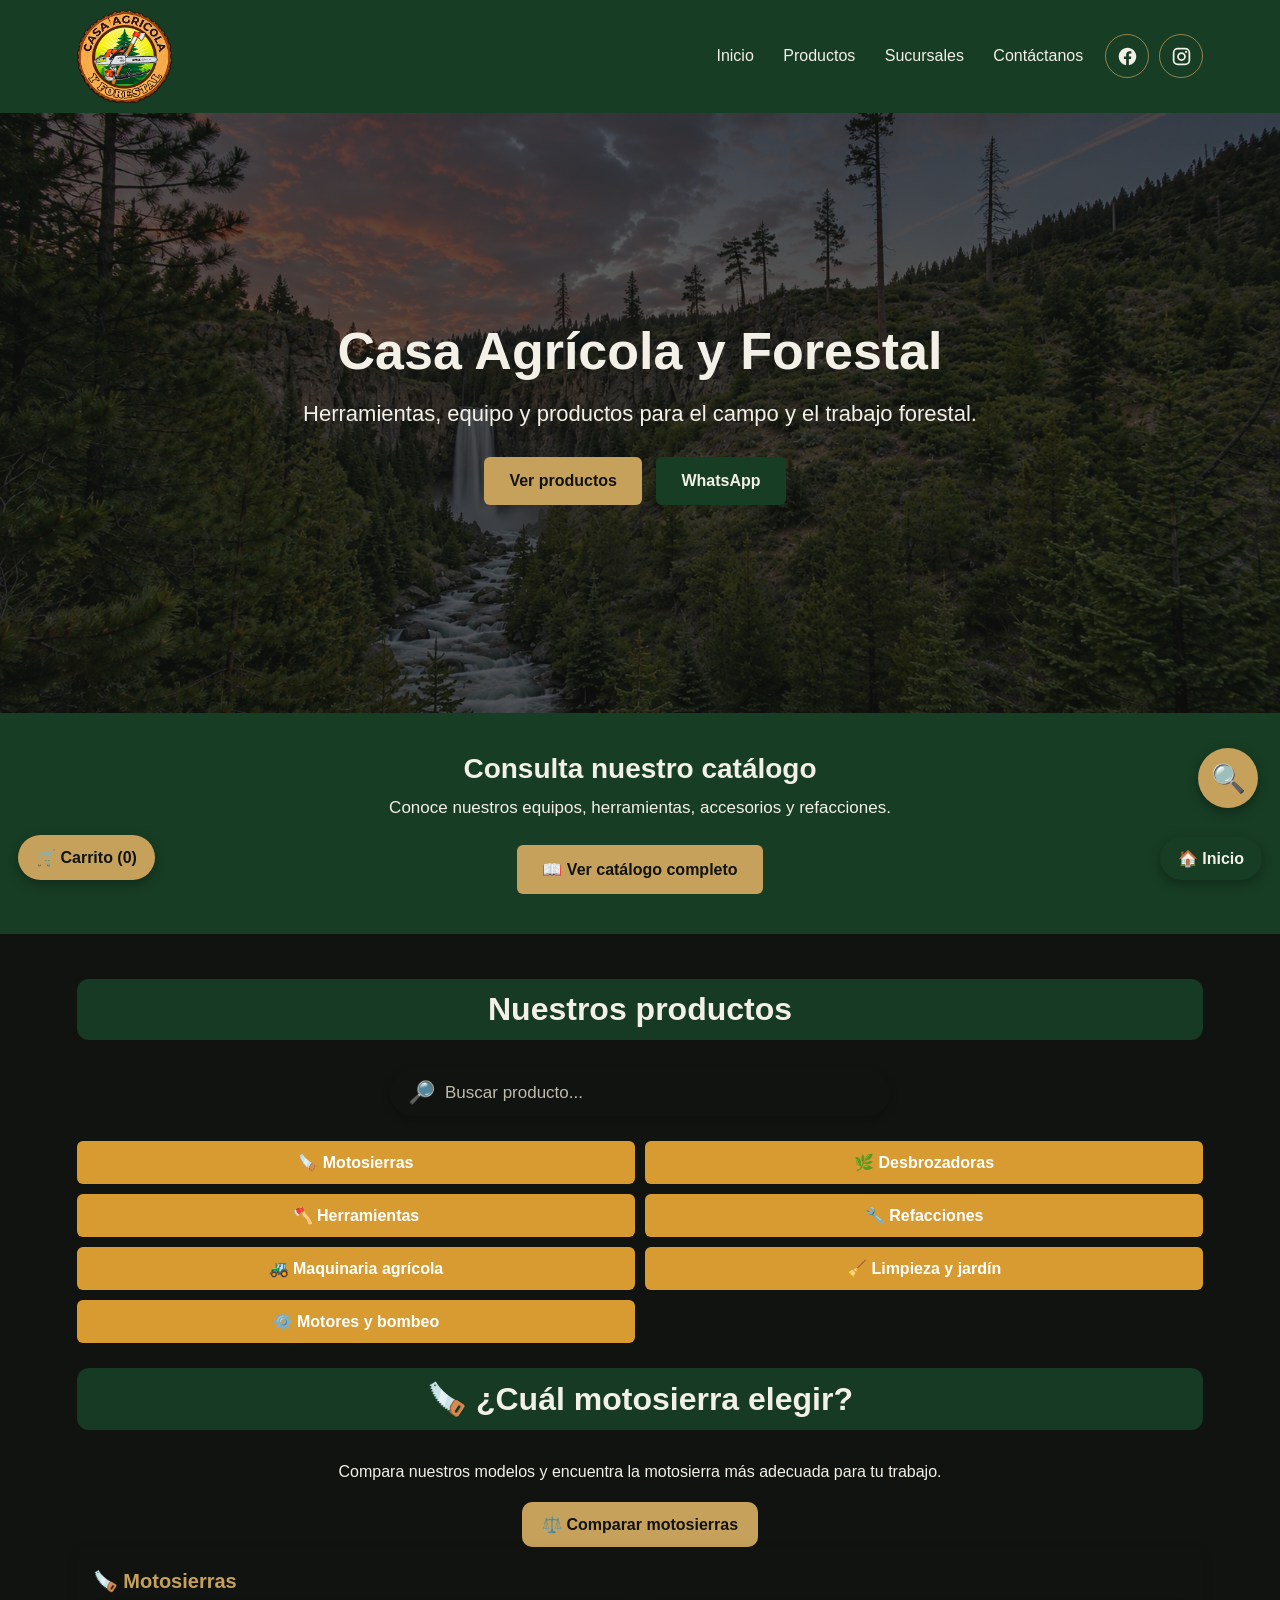
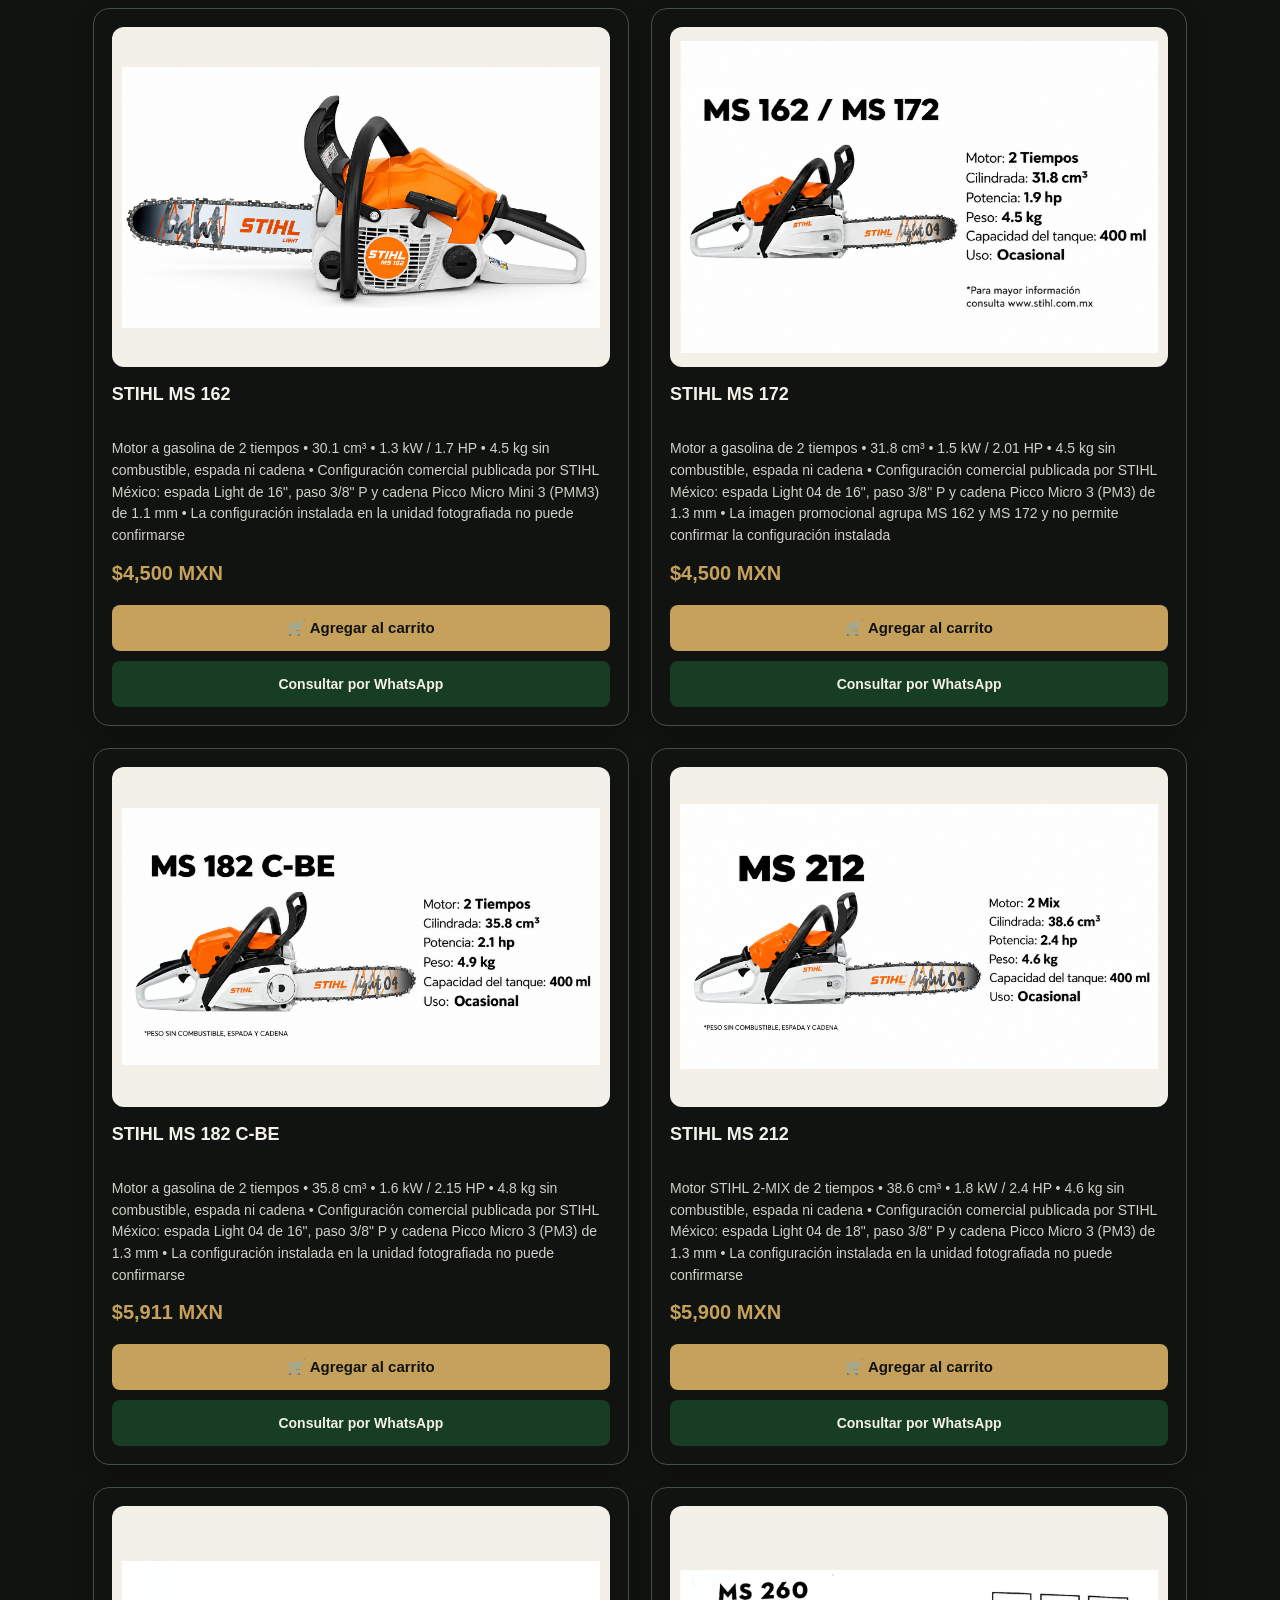
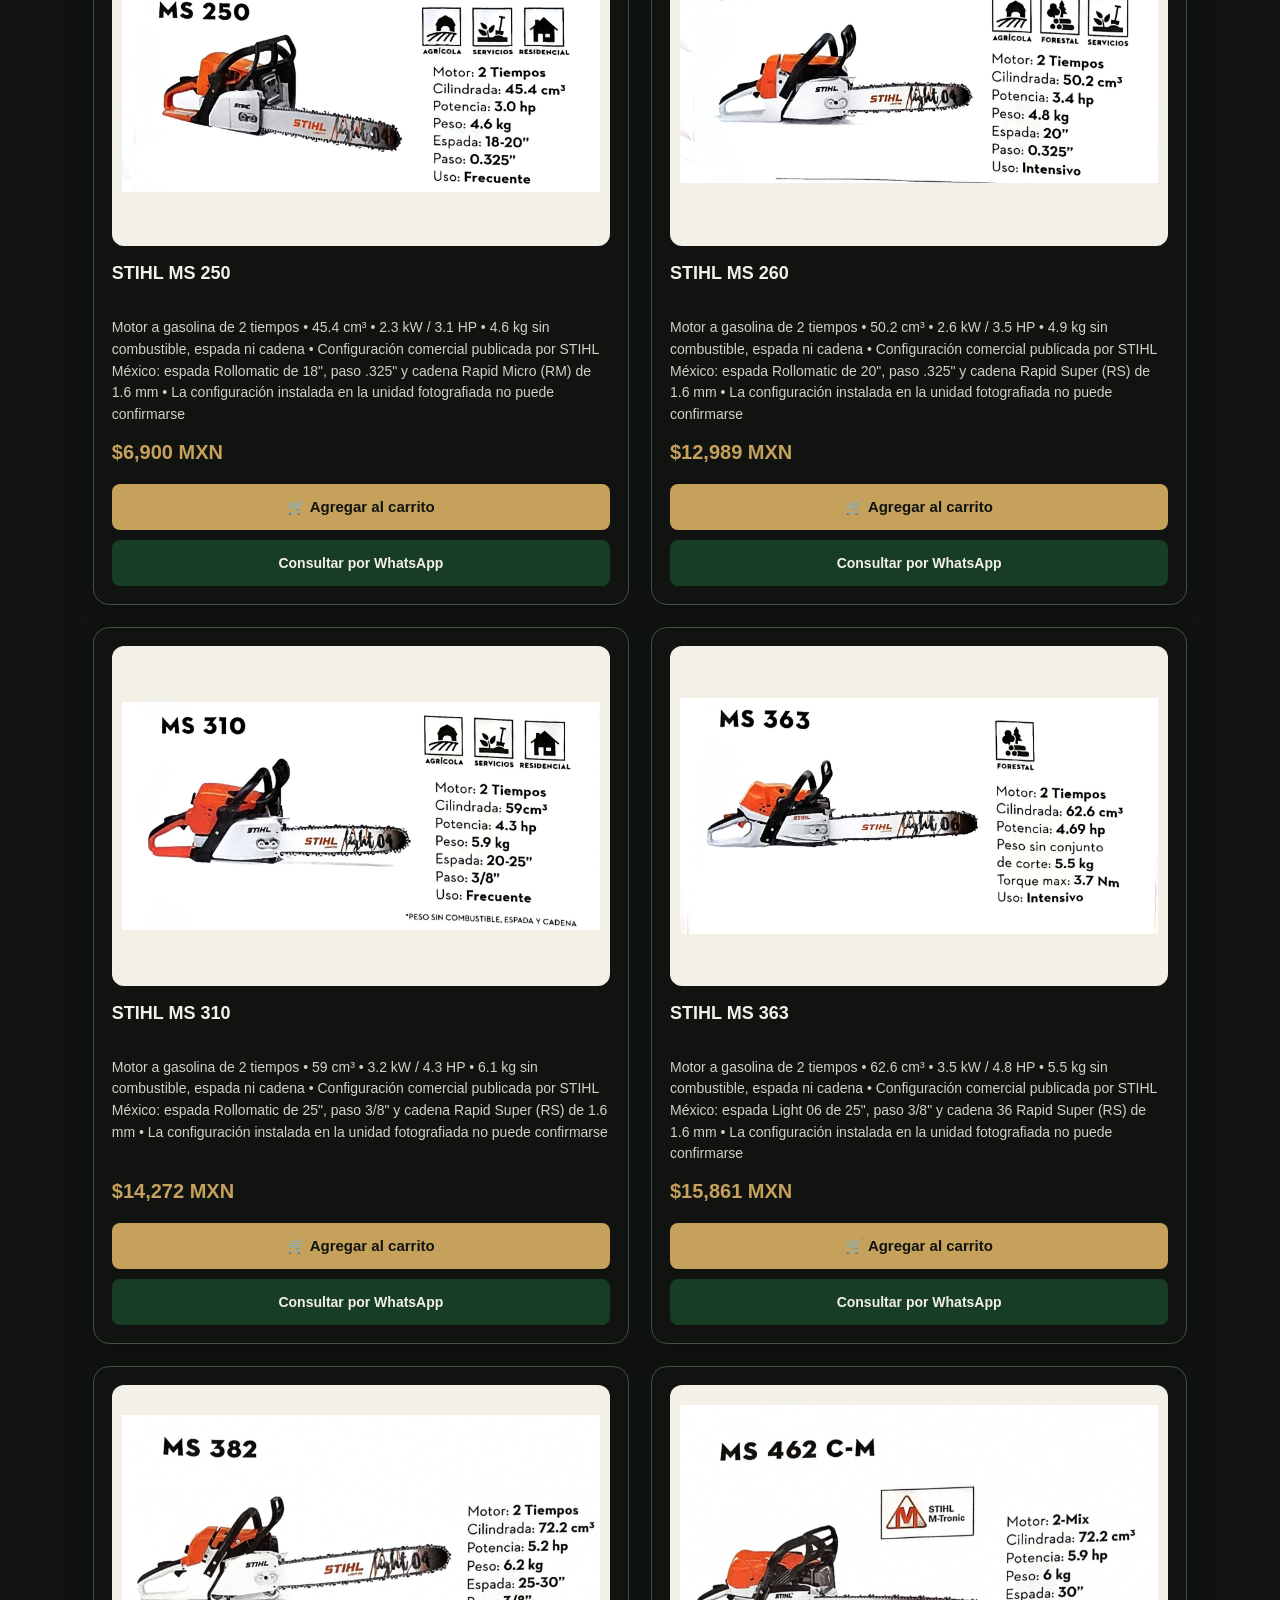
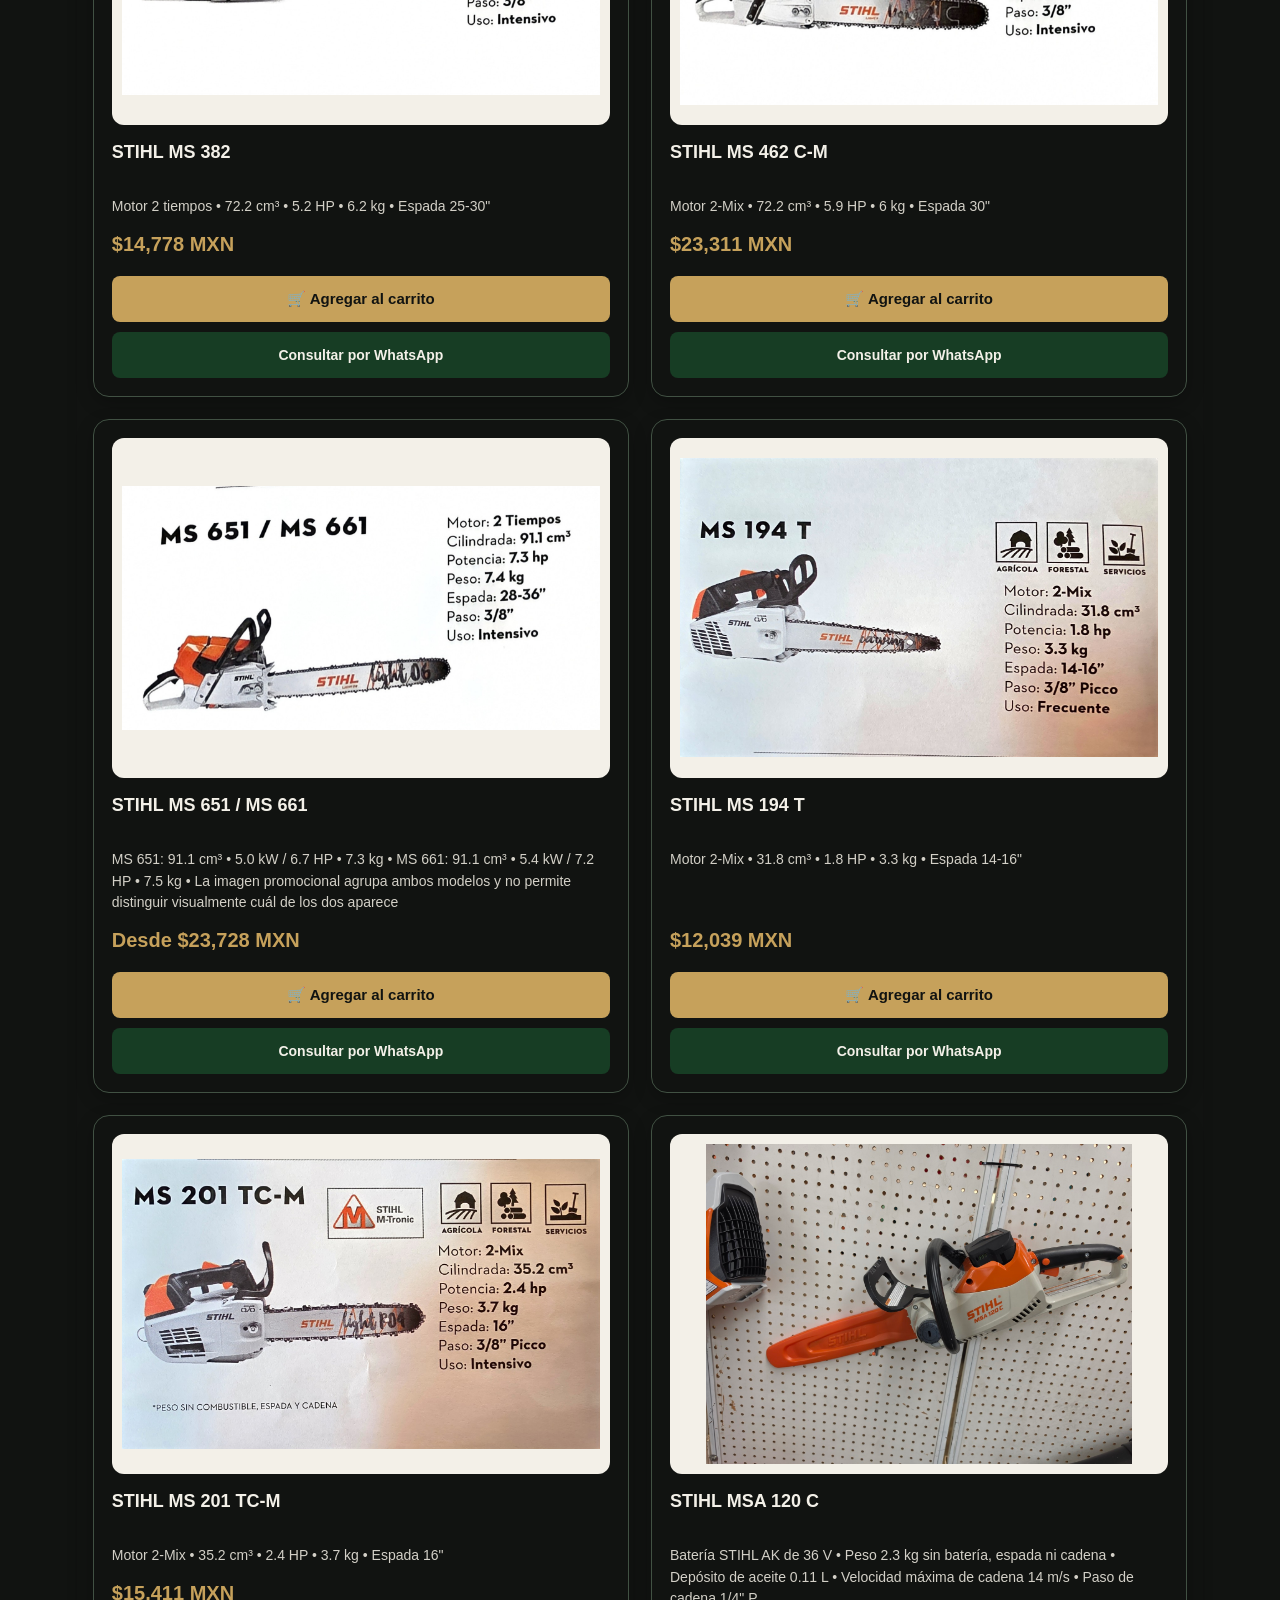
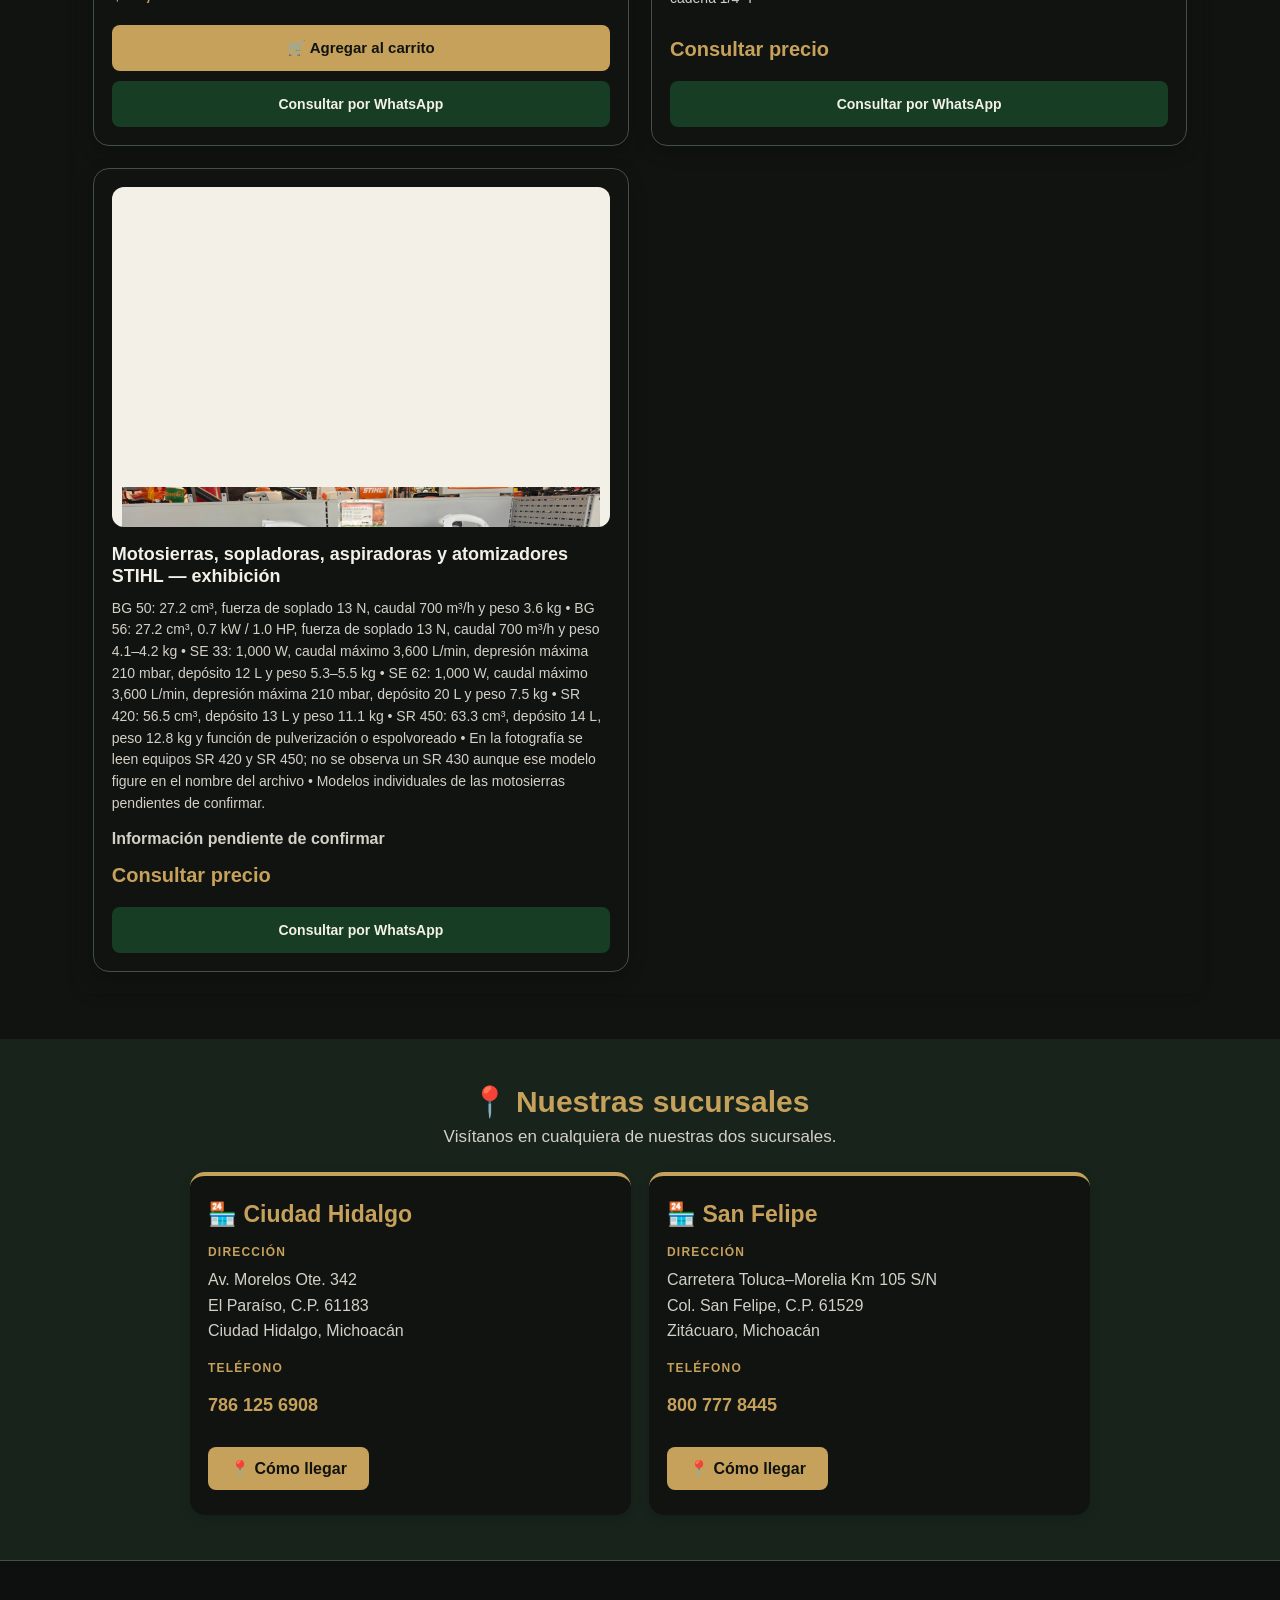
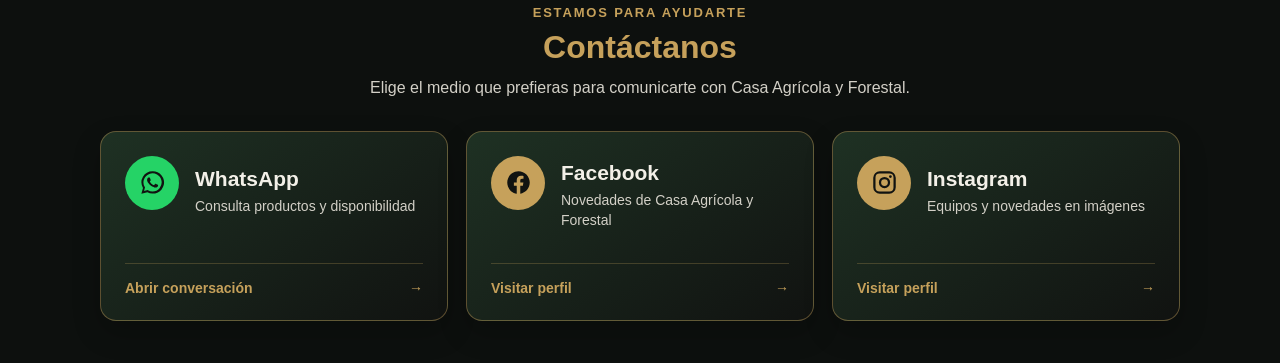
==== commit b2ea14b1: "Mejora seccion Contactanos y enlaces de sucursales" ====
--- a/index.html
+++ b/index.html
@@ -22,7 +22,7 @@
             <a href="#inicio">Inicio</a>
             <a href="#productos">Productos</a>
             <a href="#sucursales">Sucursales</a>
-            <a href="#contacto">Contacto</a>
+            <a href="#contacto">Contáctanos</a>
         </nav>
         <div class="header-social" aria-label="Redes sociales">
             <a class="social-link" href="https://www.facebook.com/casaagricolayforestal" target="_blank" rel="noopener noreferrer" aria-label="Visitar Casa Agrícola y Forestal en Facebook">
@@ -212,16 +212,18 @@
         <div class="sucursal">
             <h3>🏪 Ciudad Hidalgo</h3>
 
-            <p>
+            <p class="sucursal-direccion">
+                <span class="sucursal-etiqueta">Dirección</span>
                 Av. Morelos Ote. 342<br>
                 El Paraíso, C.P. 61183<br>
                 Ciudad Hidalgo, Michoacán
             </p>
 
-            <p>📞 <a href="tel:7861256908">786 125 6908</a></p>
+            <p class="sucursal-telefono"><span class="sucursal-etiqueta">Teléfono</span><a href="tel:7861256908">786 125 6908</a></p>
 
             <a href="https://maps.app.goo.gl/N9tVo9o7Jt3PYi7d8?g_st=ac"
                target="_blank"
+               rel="noopener noreferrer"
                class="boton-mapa">
                 📍 Cómo llegar
             </a>
@@ -230,16 +232,18 @@
         <div class="sucursal">
             <h3>🏪 San Felipe</h3>
 
-            <p>
+            <p class="sucursal-direccion">
+                <span class="sucursal-etiqueta">Dirección</span>
                 Carretera Toluca–Morelia Km 105 S/N<br>
                 Col. San Felipe, C.P. 61529<br>
                 Zitácuaro, Michoacán
             </p>
 
-            <p>📞 <a href="tel:8007778445">800 777 8445</a></p>
+            <p class="sucursal-telefono"><span class="sucursal-etiqueta">Teléfono</span><a href="tel:8007778445">800 777 8445</a></p>
 
             <a href="https://maps.app.goo.gl/iPpwk3dCWcKAiV8L9?g_st=ac"
                target="_blank"
+               rel="noopener noreferrer"
                class="boton-mapa">
                 📍 Cómo llegar
             </a>
@@ -250,16 +254,32 @@
 </section>
 
 <footer id="contacto" class="site-footer">
-    <h2>Síguenos en nuestras redes sociales</h2>
-    <p>Conoce novedades, equipos y promociones de Casa Agrícola y Forestal.</p>
-    <div class="footer-social" aria-label="Perfiles oficiales en redes sociales">
-        <a class="social-link" href="https://www.facebook.com/casaagricolayforestal" target="_blank" rel="noopener noreferrer" aria-label="Visitar Casa Agrícola y Forestal en Facebook">
-            <svg viewBox="0 0 24 24" aria-hidden="true"><path d="M22 12.06C22 6.5 17.52 2 12 2S2 6.5 2 12.06c0 5.02 3.66 9.19 8.44 9.94v-7.03H7.9v-2.91h2.54V9.85c0-2.52 1.49-3.91 3.77-3.91 1.09 0 2.23.2 2.23.2v2.47h-1.25c-1.24 0-1.63.77-1.63 1.56v1.89h2.77l-.44 2.91h-2.33V22C18.34 21.25 22 17.08 22 12.06Z"/></svg>
-            <span>Facebook</span>
+    <div class="contacto-intro">
+        <span class="contacto-kicker">Estamos para ayudarte</span>
+        <h2>Contáctanos</h2>
+        <p>Elige el medio que prefieras para comunicarte con Casa Agrícola y Forestal.</p>
+    </div>
+    <div class="contacto-canales" aria-label="Medios de contacto oficiales">
+        <a class="contacto-tarjeta" href="https://wa.me/523461230733" target="_blank" rel="noopener noreferrer" aria-label="Contactar a Casa Agrícola y Forestal por WhatsApp">
+            <span class="contacto-icono contacto-icono-whatsapp" aria-hidden="true">
+                <svg viewBox="0 0 24 24"><path d="M12.04 2a9.84 9.84 0 0 0-8.5 14.78L2.1 22l5.36-1.4A9.94 9.94 0 1 0 12.04 2Zm0 17.97a8 8 0 0 1-4.08-1.11l-.29-.17-3.18.83.85-3.1-.19-.32a8.08 8.08 0 1 1 6.89 3.87Zm4.43-6.05c-.24-.12-1.44-.71-1.66-.79-.22-.08-.38-.12-.54.12-.16.24-.62.79-.76.95-.14.16-.28.18-.52.06-.24-.12-1.02-.38-1.94-1.2a7.27 7.27 0 0 1-1.34-1.67c-.14-.24-.01-.37.11-.49.11-.11.24-.28.36-.42.12-.14.16-.24.24-.4.08-.16.04-.3-.02-.42-.06-.12-.54-1.3-.74-1.78-.2-.47-.4-.4-.54-.41h-.46c-.16 0-.42.06-.64.3-.22.24-.84.82-.84 2s.86 2.32.98 2.48c.12.16 1.69 2.58 4.1 3.62.57.25 1.02.39 1.37.5.58.18 1.1.16 1.51.1.46-.07 1.44-.59 1.64-1.16.2-.57.2-1.06.14-1.16-.06-.1-.22-.16-.46-.28Z"/></svg>
+            </span>
+            <span class="contacto-contenido"><strong>WhatsApp</strong><small>Consulta productos y disponibilidad</small></span>
+            <span class="contacto-accion">Abrir conversación <span aria-hidden="true">→</span></span>
         </a>
-        <a class="social-link" href="https://www.instagram.com/casaagricolayforestal/" target="_blank" rel="noopener noreferrer" aria-label="Visitar Casa Agrícola y Forestal en Instagram">
-            <svg viewBox="0 0 24 24" aria-hidden="true"><path d="M7.8 2h8.4A5.8 5.8 0 0 1 22 7.8v8.4a5.8 5.8 0 0 1-5.8 5.8H7.8A5.8 5.8 0 0 1 2 16.2V7.8A5.8 5.8 0 0 1 7.8 2Zm-.2 2A3.6 3.6 0 0 0 4 7.6v8.8A3.6 3.6 0 0 0 7.6 20h8.8a3.6 3.6 0 0 0 3.6-3.6V7.6A3.6 3.6 0 0 0 16.4 4H7.6Zm9.65 1.5a1.25 1.25 0 1 1 0 2.5 1.25 1.25 0 0 1 0-2.5ZM12 7a5 5 0 1 1 0 10 5 5 0 0 1 0-10Zm0 2a3 3 0 1 0 0 6 3 3 0 0 0 0-6Z"/></svg>
-            <span>Instagram</span>
+        <a class="contacto-tarjeta" href="https://www.facebook.com/casaagricolayforestal" target="_blank" rel="noopener noreferrer" aria-label="Visitar Casa Agrícola y Forestal en Facebook">
+            <span class="contacto-icono" aria-hidden="true">
+                <svg viewBox="0 0 24 24"><path d="M22 12.06C22 6.5 17.52 2 12 2S2 6.5 2 12.06c0 5.02 3.66 9.19 8.44 9.94v-7.03H7.9v-2.91h2.54V9.85c0-2.52 1.49-3.91 3.77-3.91 1.09 0 2.23.2 2.23.2v2.47h-1.25c-1.24 0-1.63.77-1.63 1.56v1.89h2.77l-.44 2.91h-2.33V22C18.34 21.25 22 17.08 22 12.06Z"/></svg>
+            </span>
+            <span class="contacto-contenido"><strong>Facebook</strong><small>Novedades de Casa Agrícola y Forestal</small></span>
+            <span class="contacto-accion">Visitar perfil <span aria-hidden="true">→</span></span>
+        </a>
+        <a class="contacto-tarjeta" href="https://www.instagram.com/casaagricolayforestal/" target="_blank" rel="noopener noreferrer" aria-label="Visitar Casa Agrícola y Forestal en Instagram">
+            <span class="contacto-icono" aria-hidden="true">
+                <svg viewBox="0 0 24 24"><path d="M7.8 2h8.4A5.8 5.8 0 0 1 22 7.8v8.4a5.8 5.8 0 0 1-5.8 5.8H7.8A5.8 5.8 0 0 1 2 16.2V7.8A5.8 5.8 0 0 1 7.8 2Zm-.2 2A3.6 3.6 0 0 0 4 7.6v8.8A3.6 3.6 0 0 0 7.6 20h8.8a3.6 3.6 0 0 0 3.6-3.6V7.6A3.6 3.6 0 0 0 16.4 4H7.6Zm9.65 1.5a1.25 1.25 0 1 1 0 2.5 1.25 1.25 0 0 1 0-2.5ZM12 7a5 5 0 1 1 0 10 5 5 0 0 1 0-10Zm0 2a3 3 0 1 0 0 6 3 3 0 0 0 0-6Z"/></svg>
+            </span>
+            <span class="contacto-contenido"><strong>Instagram</strong><small>Equipos y novedades en imágenes</small></span>
+            <span class="contacto-accion">Visitar perfil <span aria-hidden="true">→</span></span>
         </a>
     </div>
 </footer>
--- a/assets/css/estilos.css
+++ b/assets/css/estilos.css
@@ -69,6 +69,108 @@
 .footer-social .social-link {
     min-width: 150px; padding: 11px 18px; border-radius: 999px;
     gap: 9px; font-weight: 700;
+}
+
+.contacto-intro {
+    max-width: 720px;
+    margin: 0 auto 30px;
+}
+
+.contacto-kicker {
+    display: inline-block;
+    margin-bottom: 9px;
+    color: #C6A15B;
+    font-size: 13px;
+    font-weight: 800;
+    letter-spacing: 0.14em;
+    text-transform: uppercase;
+}
+
+.contacto-canales {
+    display: grid;
+    grid-template-columns: repeat(3, minmax(0, 1fr));
+    gap: 18px;
+    max-width: 1080px;
+    margin: 0 auto;
+}
+
+.contacto-tarjeta {
+    display: grid;
+    grid-template-columns: 54px 1fr;
+    gap: 16px;
+    min-height: 190px;
+    padding: 24px;
+    border: 1px solid rgba(198, 161, 91, 0.42);
+    border-radius: 16px;
+    background: linear-gradient(145deg, rgba(31, 50, 36, 0.98), rgba(17, 19, 17, 0.98));
+    color: #F3F0E8;
+    text-align: left;
+    text-decoration: none;
+    box-shadow: 0 12px 28px rgba(0, 0, 0, 0.22);
+    transition: transform 180ms ease, border-color 180ms ease, box-shadow 180ms ease;
+}
+
+.contacto-tarjeta:hover {
+    transform: translateY(-4px);
+    border-color: #C6A15B;
+    box-shadow: 0 18px 34px rgba(0, 0, 0, 0.32);
+}
+
+.contacto-tarjeta:focus-visible {
+    outline: 3px solid #C6A15B;
+    outline-offset: 4px;
+}
+
+.contacto-icono {
+    display: inline-flex;
+    width: 54px;
+    height: 54px;
+    align-items: center;
+    justify-content: center;
+    border-radius: 50%;
+    background: #C6A15B;
+    color: #111311;
+}
+
+.contacto-icono-whatsapp {
+    background: #25D366;
+}
+
+.contacto-icono svg {
+    width: 27px;
+    height: 27px;
+    fill: currentColor;
+}
+
+.contacto-contenido {
+    display: flex;
+    min-width: 0;
+    flex-direction: column;
+    justify-content: center;
+}
+
+.contacto-contenido strong {
+    color: #F3F0E8;
+    font-size: 21px;
+}
+
+.contacto-contenido small {
+    margin-top: 6px;
+    color: #D3D0C7;
+    font-size: 14px;
+    line-height: 1.4;
+}
+
+.contacto-accion {
+    grid-column: 1 / -1;
+    align-self: end;
+    display: flex;
+    justify-content: space-between;
+    padding-top: 16px;
+    border-top: 1px solid rgba(198, 161, 91, 0.26);
+    color: #C6A15B;
+    font-size: 14px;
+    font-weight: 800;
 }
 
 .hero {
@@ -135,6 +237,8 @@
     .site-footer { padding-bottom: calc(110px + env(safe-area-inset-bottom)); }
     .footer-social { display: grid; grid-template-columns: repeat(2, minmax(0, 1fr)); }
     .footer-social .social-link { width: 100%; min-width: 0; }
+    .contacto-canales { grid-template-columns: 1fr; }
+    .contacto-tarjeta { min-height: 0; padding: 20px; }
 
     .hero {
         min-height: 500px;
@@ -635,7 +739,9 @@
     background: white;
     padding: 25px 18px;
     border-radius: 15px;
+    border-top: 4px solid #C6A15B;
     box-shadow: 0 4px 12px rgba(0,0,0,0.12);
+    text-align: left;
 }
 
 .sucursal h3 {
@@ -654,6 +760,23 @@
     color: #173d24;
     font-weight: bold;
     text-decoration: none;
+}
+
+.sucursal-etiqueta {
+    display: block;
+    margin-bottom: 5px;
+    color: #C6A15B;
+    font-size: 12px;
+    font-weight: 800;
+    letter-spacing: 0.1em;
+    text-transform: uppercase;
+}
+
+.sucursal-telefono a {
+    display: inline-flex;
+    min-height: 44px;
+    align-items: center;
+    font-size: 18px;
 }
 
 .boton-mapa {
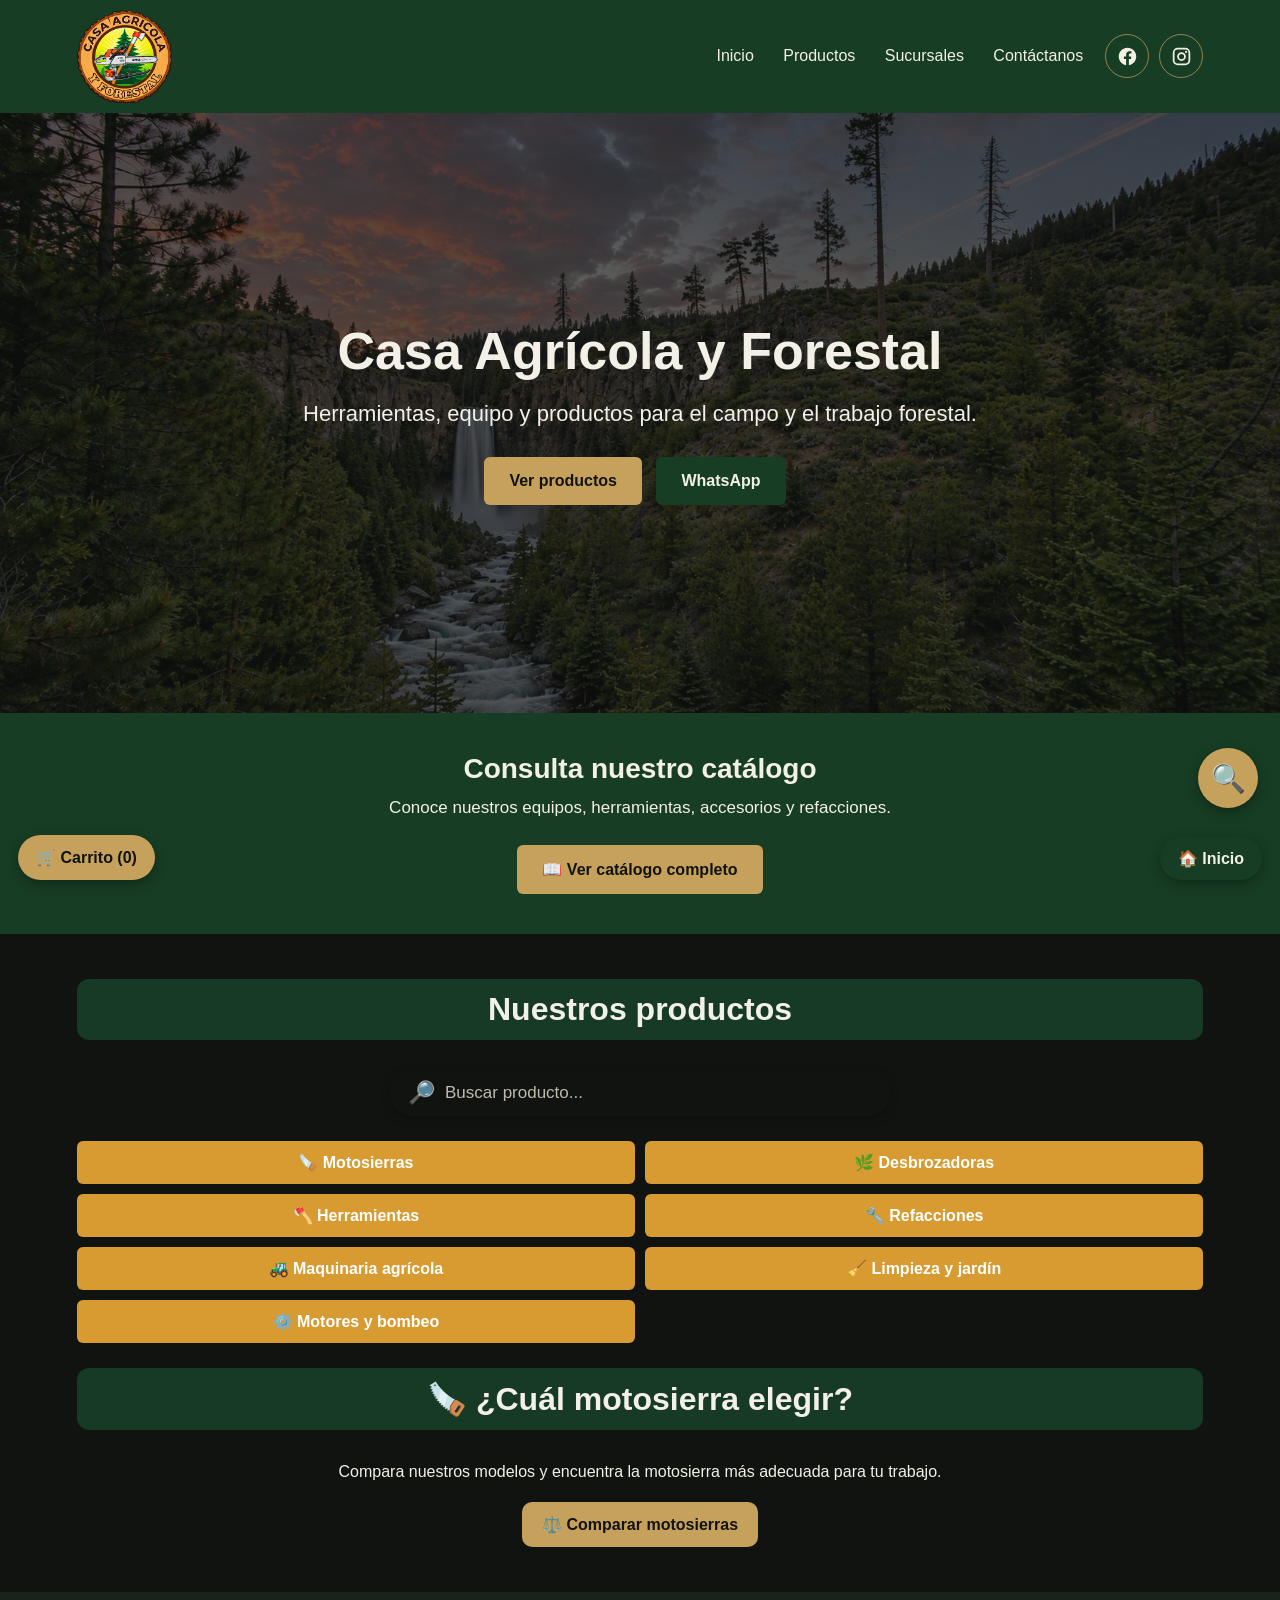
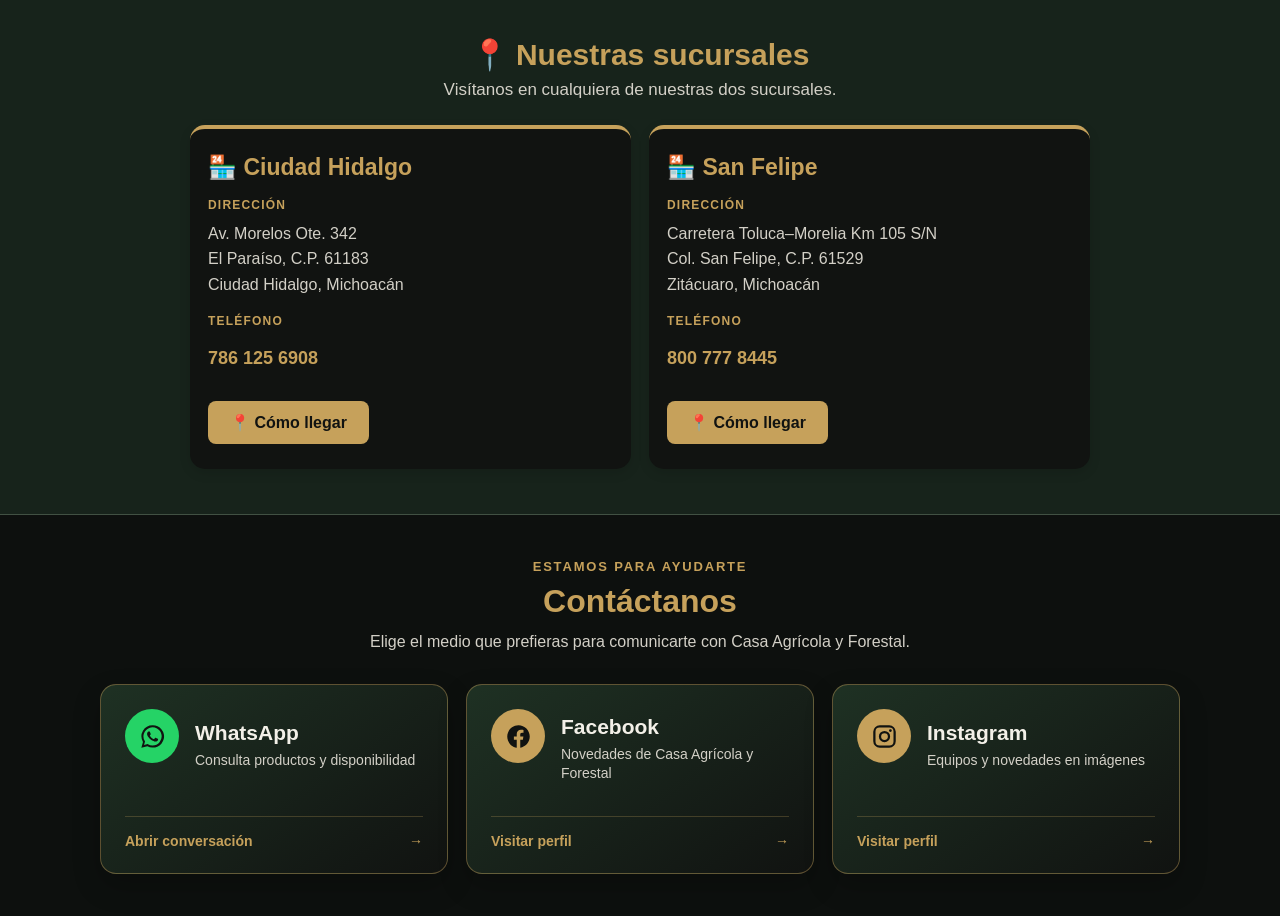
==== commit e6fd7a47: "Organiza Inicio para navegar por categorias" ====
--- a/index.html
+++ b/index.html
@@ -61,6 +61,30 @@
     </div>
 
 </section>
+
+<section id="promociones" class="promociones" aria-labelledby="promociones-titulo" hidden>
+    <div class="promociones-encabezado">
+        <div>
+            <span class="promociones-etiqueta">Ofertas vigentes</span>
+            <h2 id="promociones-titulo">Productos en promoción</h2>
+        </div>
+        <div class="promociones-controles" aria-label="Controles del carrusel">
+            <button type="button" data-promocion-anterior aria-label="Ver promociones anteriores">←</button>
+            <button type="button" data-promocion-siguiente aria-label="Ver promociones siguientes">→</button>
+        </div>
+    </div>
+    <div class="promociones-carrusel" data-carrusel-promociones aria-live="polite"></div>
+</section>
+
+<section id="buen-fin" class="buen-fin" aria-labelledby="buen-fin-titulo" hidden>
+    <div class="buen-fin-contenido">
+        <span class="promociones-etiqueta">Campaña especial</span>
+        <h2 id="buen-fin-titulo">Buen Fin</h2>
+        <p>Consulta los productos participantes durante la vigencia de la campaña.</p>
+        <div data-productos-buen-fin></div>
+    </div>
+</section>
+
  <section class="catalogo">
     <h2>Consulta nuestro catálogo</h2>
     <p>Conoce nuestros equipos, herramientas, accesorios y refacciones.</p>
@@ -87,6 +111,7 @@
 <p id="sinResultados" style="display: none;">
     🔎 No encontramos productos con esa búsqueda.
 </p>
+<div id="resultadosBusqueda" class="resultados-busqueda" aria-live="polite" hidden></div>
 <div class="menu-categorias">
     <a href="categorias/motosierras.html">🪚 Motosierras</a>
     <a href="categorias/desbrozadoras.html">🌿 Desbrozadoras</a>
@@ -154,51 +179,6 @@
 
 <div id="resultado-comparacion"></div>
 </div>
-    <div class="categorias">
-
-        <div class="categoria categoria-contenido" id="motosierras">
-    <h3>🪚 Motosierras</h3>
-<div class="lista-productos" data-categoria-productos="motosierras"></div>
-</div>
-
-        <div class="categoria categoria-contenido" id="desbrozadoras">
-            <h3>🌿 Desbrozadoras</h3>
-            <p>Equipos para limpieza de terrenos y parcelas.</p>
-            <div class="lista-productos" data-categoria-productos="desbrozadoras"></div>
-        </div>
-<div class="categoria categoria-contenido" id="maquinaria">
-
-    <h3>🚜 Maquinaria agrícola</h3>
-
-    <div class="lista-productos" data-categoria-productos="maquinaria"></div>
-
-</div>
-        <div class="categoria categoria-contenido" id="herramientas">
-            <h3>🪓 Herramientas</h3>
-            <p>Hachas, machetes y herramientas para el campo.</p>
-            <div class="lista-productos" data-categoria-productos="herramientas"></div>
-        </div>
-
-        <div class="categoria categoria-contenido" id="refacciones">
-            <h3>🔧 Refacciones</h3>
-            <p>Cadenas, espadas, aceites y refacciones.</p>
-            <div class="lista-productos" data-categoria-productos="refacciones"></div>
-        </div>
-
-        <div class="categoria categoria-contenido" id="limpieza">
-            <h3>🧹 Limpieza y jardín</h3>
-            <p>Equipos para limpieza, mantenimiento de áreas verdes y jardín.</p>
-            <div class="lista-productos" data-categoria-productos="limpieza"></div>
-        </div>
-
-        <div class="categoria categoria-contenido" id="motores-bombeo">
-            <h3>⚙️ Motores y bombeo</h3>
-            <p>Motores, motobombas, generadores y equipos motorizados.</p>
-            <div class="lista-productos" data-categoria-productos="motores-bombeo"></div>
-        </div>
-
-    </div>
-
 </section>
 <section id="sucursales" class="sucursales">
 
@@ -369,81 +349,33 @@
 
 </div>
 <script src="assets/js/productos.js"></script>
+<script src="assets/js/promociones-config.js"></script>
+<script src="assets/js/promociones.js"></script>
 <script src="assets/js/catalogo.js"></script>
 <script src="assets/js/carrito.js"></script>
 <script src="assets/js/comparador.js"></script>
 <script>
 // El carrito compartido se carga desde assets/js/carrito.js.
-function mostrarCategoria(idCategoria) {
-    const categorias = document.querySelectorAll('.categoria-contenido');
-    const seleccionada = document.getElementById(idCategoria);
-    const estabaAbierta = seleccionada && seleccionada.style.display === 'block';
-    const botones = document.querySelectorAll('.menu-categorias a');
-
-    document.getElementById('resultado-comparacion').replaceChildren();
-const panelComparador = document.getElementById('panel-comparador');
-if (panelComparador) {
-    panelComparador.style.display = 'none';
-}
-    categorias.forEach(function(categoria) {
-        categoria.style.display = 'none';
-    });
-    botones.forEach(function(boton) {
-        boton.classList.remove('activo');
-    });
-
-    if (seleccionada && !estabaAbierta) {
-        seleccionada.style.display = 'block';
-        const botonActivo = document.querySelector(
-            `.menu-categorias a[href$="/${idCategoria}.html"]`
-        );
-        if (botonActivo) {
-            botonActivo.classList.add('activo');
-        }
-    }
-}
-const buscador = document.getElementById('buscarProducto');
-
-buscador.addEventListener('input', function() {
-
-    const texto = buscador.value.toLowerCase().trim();
-    const categorias = document.querySelectorAll('.categoria-contenido');
-    const productos = document.querySelectorAll('.producto');
-
-    // Si el buscador está vacío, volvemos a Motosierras
-    if (texto === '') {
-        productos.forEach(function(producto) {
-            producto.style.display = '';
-        });
-
-        categorias.forEach(function(categoria) {
-            categoria.style.display = categoria.id === 'motosierras' ? 'block' : 'none';
-        });
-        document.querySelectorAll('.menu-categorias a').forEach(function(boton) {
-            boton.classList.toggle('activo', boton.getAttribute('href').endsWith('/motosierras.html'));
-        });
-        return;
-    }
-
-    // Mostramos las categorías mientras buscamos
-    categorias.forEach(function(categoria) {
-    categoria.style.display = 'block';
-    });
-
-    productos.forEach(function(producto) {
-
-        const contenido = producto.textContent.toLowerCase();
-
-        if (contenido.includes(texto)) {
-            producto.style.display = '';
-        } else {
-            producto.style.display = 'none';
-        }
-
-    });
-
+const rutasCategorias = Object.freeze({
+    motosierras: "categorias/motosierras.html",
+    desbrozadoras: "categorias/desbrozadoras.html",
+    maquinaria: "categorias/maquinaria.html",
+    herramientas: "categorias/herramientas.html",
+    refacciones: "categorias/refacciones.html",
+    limpieza: "categorias/limpieza.html",
+    "motores-bombeo": "categorias/motores-bombeo.html"
 });
-mostrarCategoria('motosierras');
+
+const nombresCategorias = Object.freeze({
+    motosierras: "Motosierras",
+    desbrozadoras: "Desbrozadoras",
+    maquinaria: "Maquinaria agrícola",
+    herramientas: "Herramientas",
+    refacciones: "Refacciones",
+    limpieza: "Limpieza y jardín",
+    "motores-bombeo": "Motores y bombeo"
+});
+
 function abrirBuscador() {
     const panel = document.getElementById("panel-buscador");
     const buscador = document.getElementById("buscar-producto");
@@ -463,34 +395,43 @@
     buscadorPrincipal.dispatchEvent(new Event("input", { bubbles: true }));
 }
 function buscarProductos() {
-    const texto = document
-        .getElementById("buscarProducto")
-        .value
-        .toLowerCase()
-        .trim();
-const productos = document.querySelectorAll(".producto");
+    const texto = document.getElementById("buscarProducto").value.toLowerCase().trim();
+    const resultados = document.getElementById("resultadosBusqueda");
+    const sinResultados = document.getElementById("sinResultados");
     const zonaComparador = document.getElementById("zona-comparador");
-    if (texto !== "") {
-    zonaComparador.style.display = "none";
-} else {
-    zonaComparador.style.display = "";
-}
-
-if (texto !== "") {
-    zonaComparador.style.display = "none";
-} else {
-    zonaComparador.style.display = "";
-}
-
-    productos.forEach(function(producto) {
-        const contenido = producto.textContent.toLowerCase();
-
-        if (contenido.includes(texto)) {
-            producto.style.display = "";
-        } else {
-            producto.style.display = "none";
-        }
+    resultados.replaceChildren();
+    resultados.hidden = true;
+    sinResultados.style.display = "none";
+    zonaComparador.style.display = texto ? "none" : "";
+
+    if (!texto) return;
+
+    const coincidencias = (window.PRODUCTOS || []).filter(function (producto) {
+        return `${producto.nombre} ${producto.descripcion} ${nombresCategorias[producto.categoria] || ""}`
+            .toLowerCase()
+            .includes(texto);
     });
+
+    if (!coincidencias.length) {
+        sinResultados.style.display = "block";
+        return;
+    }
+
+    const fragmento = document.createDocumentFragment();
+    coincidencias.forEach(function (producto) {
+        const enlace = document.createElement("a");
+        enlace.className = "resultado-busqueda";
+        enlace.href = `${rutasCategorias[producto.categoria]}#${producto.id}`;
+
+        const nombre = document.createElement("strong");
+        nombre.textContent = producto.nombre;
+        const categoria = document.createElement("span");
+        categoria.textContent = nombresCategorias[producto.categoria];
+        enlace.append(nombre, categoria);
+        fragmento.appendChild(enlace);
+    });
+    resultados.appendChild(fragmento);
+    resultados.hidden = false;
 }
 </script>
 
--- a/assets/css/estilos.css
+++ b/assets/css/estilos.css
@@ -253,6 +253,193 @@
     }
 }
 
+/* Promociones configurables */
+.promociones,
+.buen-fin {
+    padding: 52px 6%;
+    background: #111311;
+    color: #F3F0E8;
+}
+
+.promociones[hidden],
+.buen-fin[hidden] {
+    display: none !important;
+}
+
+.promociones-encabezado {
+    max-width: 1240px;
+    margin: 0 auto 24px;
+    display: flex;
+    align-items: end;
+    justify-content: space-between;
+    gap: 20px;
+}
+
+.promociones-encabezado h2,
+.buen-fin h2 {
+    margin: 6px 0 0;
+    color: #C6A15B;
+    font-size: clamp(28px, 4vw, 42px);
+}
+
+.promociones-etiqueta {
+    color: #D3D0C7;
+    font-size: 13px;
+    font-weight: 800;
+    letter-spacing: 0.12em;
+    text-transform: uppercase;
+}
+
+.promociones-controles {
+    display: flex;
+    gap: 10px;
+}
+
+.promociones-controles button {
+    width: 48px;
+    height: 48px;
+    border: 1px solid #C6A15B;
+    border-radius: 50%;
+    background: #173D24;
+    color: #F3F0E8;
+    cursor: pointer;
+    font-size: 22px;
+    transition: transform 180ms ease, background-color 180ms ease;
+}
+
+.promociones-controles button:hover,
+.promociones-controles button:focus-visible {
+    background: #C6A15B;
+    color: #111311;
+    transform: translateY(-2px);
+}
+
+.promociones-carrusel {
+    max-width: 1240px;
+    margin: 0 auto;
+    display: grid;
+    grid-auto-flow: column;
+    grid-auto-columns: minmax(280px, 31%);
+    gap: 18px;
+    overflow-x: auto;
+    padding: 4px 2px 18px;
+    scroll-behavior: smooth;
+    scroll-snap-type: x mandatory;
+    scrollbar-color: #C6A15B #17231B;
+}
+
+.promocion-tarjeta {
+    overflow: hidden;
+    border: 1px solid #415143;
+    border-radius: 16px;
+    background: #17231B;
+    scroll-snap-align: start;
+}
+
+.promocion-tarjeta img {
+    width: 100%;
+    height: 230px;
+    display: block;
+    object-fit: contain;
+    background: #F3F0E8;
+}
+
+.promocion-contenido {
+    padding: 20px;
+}
+
+.promocion-contenido h3 {
+    margin: 0 0 14px;
+    color: #F3F0E8;
+}
+
+.promocion-precios,
+.precio-promocional {
+    display: flex;
+    flex-wrap: wrap;
+    align-items: baseline;
+    gap: 8px 12px;
+}
+
+.promocion-precios del,
+.precio-promocional del {
+    color: #BEBBAD;
+    font-size: 14px;
+}
+
+.promocion-precios strong,
+.precio-promocional strong {
+    color: #C6A15B;
+    font-size: 20px;
+}
+
+.promocion-acciones {
+    display: grid;
+    grid-template-columns: 1fr 1fr;
+    gap: 10px;
+}
+
+.boton-promocion {
+    min-height: 46px;
+    padding: 10px 12px;
+    border: 1px solid #C6A15B;
+    border-radius: 8px;
+    background: #C6A15B;
+    color: #111311;
+    cursor: pointer;
+    font: inherit;
+    font-weight: 800;
+    text-align: center;
+    text-decoration: none;
+}
+
+.boton-promocion.secundario {
+    display: flex;
+    align-items: center;
+    justify-content: center;
+    background: transparent;
+    color: #F3F0E8;
+}
+
+.buen-fin {
+    background: linear-gradient(135deg, #173D24, #111311);
+}
+
+.buen-fin-contenido {
+    max-width: 1240px;
+    margin: 0 auto;
+    padding: 36px;
+    border: 1px solid #C6A15B;
+    border-radius: 18px;
+}
+
+@media (max-width: 700px) {
+    .promociones,
+    .buen-fin {
+        padding: 36px 4%;
+    }
+
+    .promociones-encabezado {
+        align-items: center;
+    }
+
+    .promociones-carrusel {
+        grid-auto-columns: minmax(270px, 88%);
+    }
+
+    .promocion-tarjeta img {
+        height: 210px;
+    }
+
+    .promocion-acciones {
+        grid-template-columns: 1fr;
+    }
+
+    .buen-fin-contenido {
+        padding: 26px 20px;
+    }
+}
+
 @media (prefers-reduced-motion: reduce) {
     .social-link { transition: none; }
 }
@@ -297,6 +484,45 @@
 
 .buscador-productos input::placeholder {
     color: #777;
+}
+
+.resultados-busqueda {
+    max-width: 900px;
+    margin: 0 auto 28px;
+    display: grid;
+    grid-template-columns: repeat(auto-fit, minmax(240px, 1fr));
+    gap: 10px;
+}
+
+.resultados-busqueda[hidden] {
+    display: none;
+}
+
+.resultado-busqueda {
+    min-height: 58px;
+    padding: 12px 14px;
+    display: flex;
+    flex-direction: column;
+    justify-content: center;
+    gap: 4px;
+    border: 1px solid #415143;
+    border-radius: 10px;
+    background: #17231B;
+    color: #F3F0E8;
+    text-decoration: none;
+    transition: border-color 180ms ease, transform 180ms ease, background-color 180ms ease;
+}
+
+.resultado-busqueda span {
+    color: #C6A15B;
+    font-size: 13px;
+}
+
+.resultado-busqueda:hover,
+.resultado-busqueda:focus-visible {
+    border-color: #C6A15B;
+    background: #1f3024;
+    transform: translateY(-2px);
 }
 .categorias {
     display: grid;
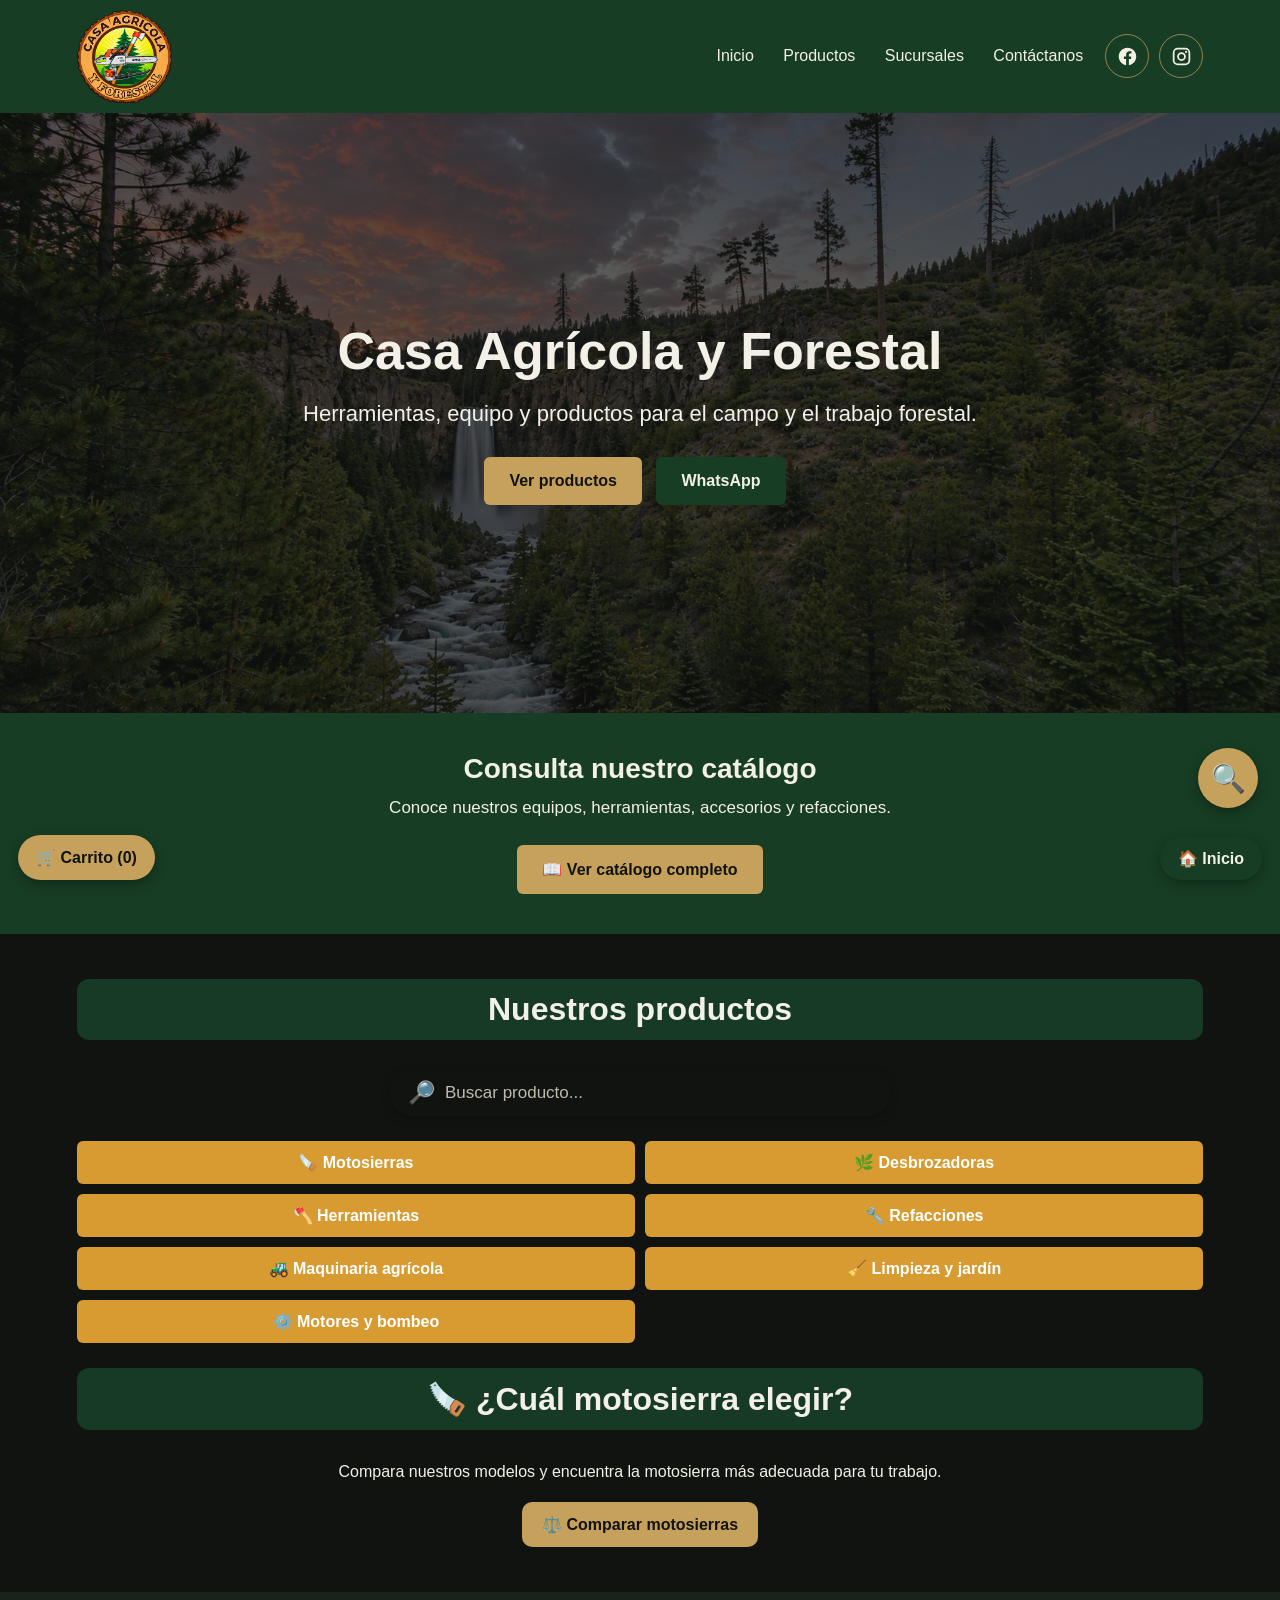
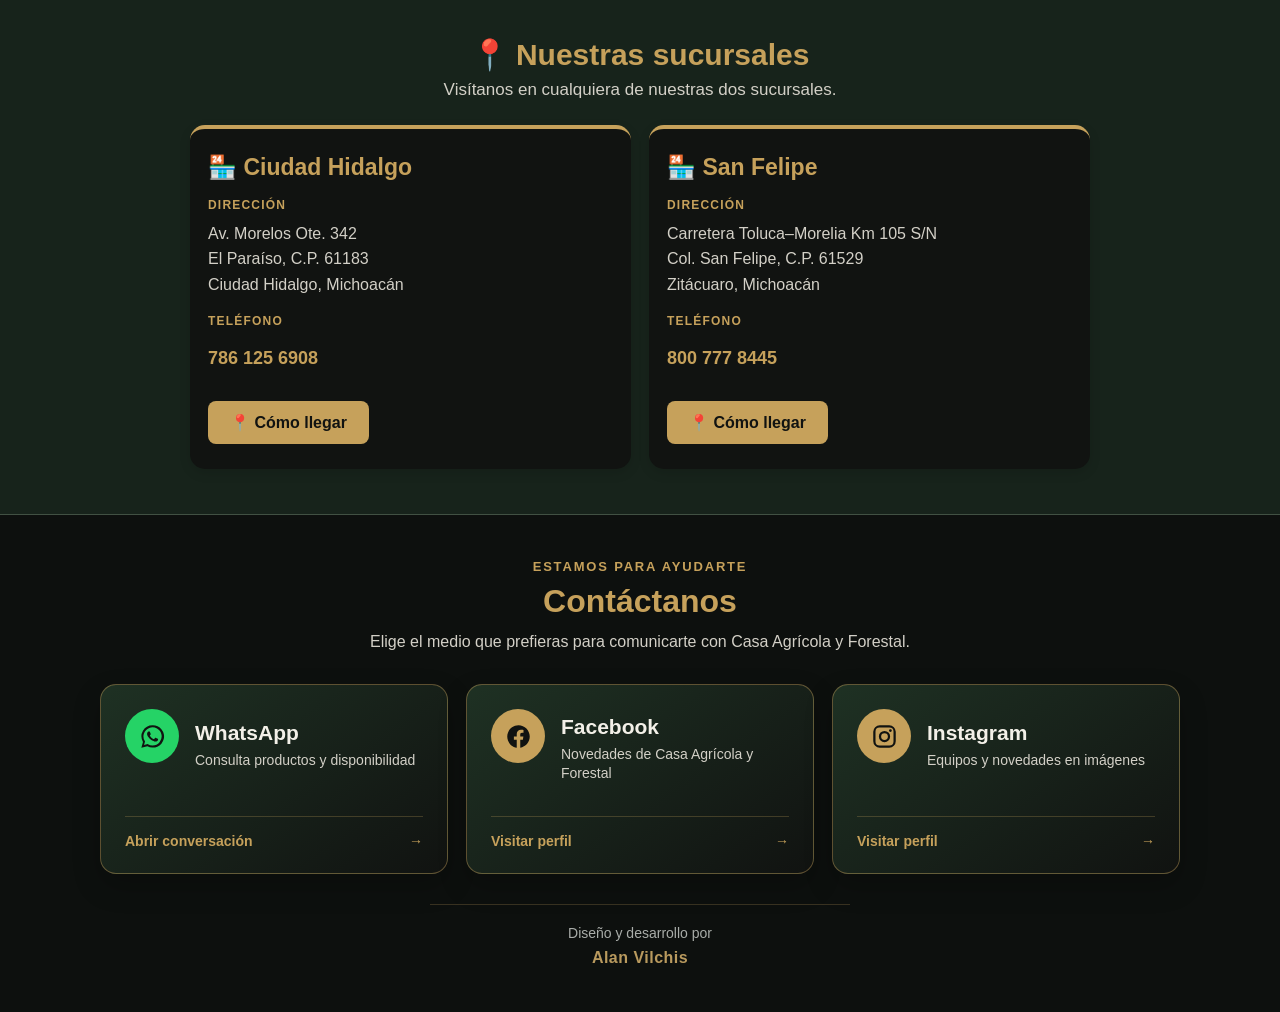
==== commit 33f55111: "Agrega firma del desarrollador al pie de página" ====
--- a/index.html
+++ b/index.html
@@ -137,7 +137,7 @@
 <h3>⚖️ Comparar motosierras</h3>
 <p>Selecciona dos modelos:</p>
 
-<select id="modelo1">
+<select id="modelo1" aria-label="Primera motosierra para comparar">
     <option value="">Modelo 1</option>
 <option value="ms162">STIHL MS 162</option>
 <option value="ms172">STIHL MS 172</option>
@@ -155,7 +155,7 @@
 <option value="ms201tcm">STIHL MS 201 TC-M</option>
 </select>
 
-<select id="modelo2">
+<select id="modelo2" aria-label="Segunda motosierra para comparar">
 <option value="">Modelo 2</option>
 <option value="ms162">STIHL MS 162</option>
 <option value="ms172">STIHL MS 172</option>
@@ -262,6 +262,10 @@
             <span class="contacto-accion">Visitar perfil <span aria-hidden="true">→</span></span>
         </a>
     </div>
+    <div class="developer-credit" aria-label="Créditos del sitio">
+        <span>Diseño y desarrollo por</span>
+        <strong>Alan Vilchis</strong>
+    </div>
 </footer>
 
 </button>
@@ -297,9 +301,12 @@
 
         <h3>Total: $<span id="total-carrito">0</span> MXN</h3>
 
-       <button class="boton-pagar" onclick="abrirCheckout()">
-    💳 Proceder al pago
-</button>
+        <button class="boton-pagar" type="button" onclick="abrirCheckout()">
+            Enviar pedido por WhatsApp
+        </button>
+        <button class="boton-secundario-carrito" type="button" onclick="cerrarCarrito()">
+            ← Seguir comprando
+        </button>
     </div>
 </div>
 
@@ -308,42 +315,41 @@
 
     <div class="checkout-contenido">
 
-        <button class="cerrar-carrito" onclick="cerrarCheckout()">✕</button>
-
-        <h2>Finalizar compra</h2>
-        <p class="checkout-texto">
-            Ingresa los datos para preparar tu pedido.
-        </p>
-
-        <label>Nombre completo</label>
-        <input type="text" id="cliente-nombre"
-               placeholder="Nombre y apellidos">
-
-        <label>Teléfono</label>
-        <input type="tel" id="cliente-telefono"
-               placeholder="10 dígitos">
-
-        <label>Correo electrónico</label>
-        <input type="email" id="cliente-email"
-               placeholder="correo@ejemplo.com">
+        <button class="cerrar-carrito" type="button" onclick="cerrarCheckout()" aria-label="Cerrar preparación del pedido">✕</button>
+
+        <h2>Enviar pedido por WhatsApp</h2>
+        <p class="checkout-texto">Selecciona la sucursal donde deseas recogerlo.</p>
+
+        <fieldset class="selector-sucursal">
+            <legend>Sucursal de recogida</legend>
+            <label class="opcion-sucursal">
+                <input type="radio" name="sucursal-recogida" value="san-felipe">
+                <span><strong>Sucursal San Felipe / Zitácuaro</strong><small>Carretera Toluca–Morelia km 105 SN, CP 61529, Zitácuaro, Michoacán.</small></span>
+            </label>
+            <label class="opcion-sucursal">
+                <input type="radio" name="sucursal-recogida" value="ciudad-hidalgo">
+                <span><strong>Sucursal Ciudad Hidalgo</strong><small>Av. Morelos Oriente N342, Col. El Paraíso, CP 61183, Ciudad Hidalgo, Michoacán.</small></span>
+            </label>
+        </fieldset>
+        <p id="error-sucursal" class="mensaje-error-sucursal" role="alert" hidden>Selecciona una sucursal para continuar.</p>
 
         <div class="recoger-tienda">
-    <strong>🏪 Entrega: Recoger en tienda</strong>
-    <p>Tu pedido estará disponible para recoger directamente en nuestra tienda.</p>
-</div>
-
-        <div class="checkout-total">
-            Total a pagar:
-            <strong>$<span id="checkout-total">0</span> MXN</strong>
-        </div>
-
-        <button class="boton-tarjeta" onclick="continuarPago()">
-            💳 Continuar al pago con tarjeta
-        </button>
-
-        <p class="aviso-pago">
-            El pago con tarjeta todavía no está habilitado.
-        </p>
+            <strong>🏪 Modalidad: Recoger en tienda</strong>
+            <p>La tienda confirmará por WhatsApp la disponibilidad y el precio final.</p>
+        </div>
+
+        <div class="checkout-total">Total estimado: <strong>$<span id="checkout-total">0</span> MXN</strong></div>
+
+        <button class="boton-whatsapp-pedido" type="button" onclick="enviarPedidoWhatsApp()">Enviar pedido por WhatsApp</button>
+        <button class="boton-volver-carrito" type="button" onclick="volverAlCarrito()">← Volver al carrito</button>
+        <p class="aviso-pedido">Abrir WhatsApp no confirma el pedido. No se realizará ningún pago en línea.</p>
+
+        <div class="pago-en-linea-inactivo" hidden aria-hidden="true">
+            <input type="text" id="cliente-nombre" disabled>
+            <input type="tel" id="cliente-telefono" disabled>
+            <input type="email" id="cliente-email" disabled>
+            <button type="button" onclick="continuarPago()" disabled>Pago con tarjeta no disponible</button>
+        </div>
 
     </div>
 
--- a/assets/css/estilos.css
+++ b/assets/css/estilos.css
@@ -69,6 +69,30 @@
 .footer-social .social-link {
     min-width: 150px; padding: 11px 18px; border-radius: 999px;
     gap: 9px; font-weight: 700;
+}
+
+.developer-credit {
+    width: min(100%, 420px);
+    margin: 30px auto 0;
+    padding-top: 18px;
+    border-top: 1px solid rgba(198, 161, 91, 0.24);
+    color: #A9ADA9;
+    font-size: clamp(12px, 1.2vw, 14px);
+    line-height: 1.5;
+    text-align: center;
+}
+
+.developer-credit span,
+.developer-credit strong {
+    display: block;
+}
+
+.developer-credit strong {
+    margin-top: 2px;
+    color: #B99A5E;
+    font-size: clamp(14px, 1.4vw, 16px);
+    font-weight: 600;
+    letter-spacing: 0.03em;
 }
 
 .contacto-intro {
@@ -813,6 +837,24 @@
     font-weight: bold;
     margin-top: 15px;
 }
+
+.boton-pagar:disabled {
+    cursor: not-allowed;
+    opacity: 0.5;
+}
+
+.boton-secundario-carrito,
+.boton-volver-carrito {
+    width: 100%;
+    margin-top: 10px;
+    padding: 12px;
+    border: 1px solid #C6A15B;
+    border-radius: 8px;
+    background: transparent;
+    color: inherit;
+    font-size: 16px;
+    font-weight: bold;
+}
 .item-carrito {
     padding: 12px 0;
     border-bottom: 1px solid #ddd;
@@ -921,6 +963,84 @@
     font-size: 13px;
     margin-top: 10px;
     color: #666;
+}
+
+.selector-sucursal {
+    display: grid;
+    gap: 10px;
+    margin: 18px 0 0;
+    padding: 0;
+    border: 0;
+}
+
+.selector-sucursal legend {
+    margin-bottom: 8px;
+    color: #C6A15B;
+    font-weight: bold;
+}
+
+.checkout-contenido .opcion-sucursal {
+    display: flex;
+    align-items: flex-start;
+    gap: 12px;
+    margin: 0;
+    padding: 14px;
+    border: 1px solid #415143;
+    border-radius: 10px;
+    background: #17231B;
+    cursor: pointer;
+}
+
+.checkout-contenido .opcion-sucursal:has(input:checked) {
+    border-color: #C6A15B;
+    box-shadow: 0 0 0 2px rgba(198, 161, 91, 0.2);
+}
+
+.checkout-contenido .opcion-sucursal input {
+    width: 20px;
+    height: 20px;
+    margin: 2px 0 0;
+    flex: 0 0 auto;
+    accent-color: #C6A15B;
+}
+
+.opcion-sucursal span,
+.opcion-sucursal strong,
+.opcion-sucursal small {
+    display: block;
+}
+
+.opcion-sucursal small {
+    margin-top: 5px;
+    color: #D3D0C7;
+    font-weight: normal;
+    line-height: 1.45;
+}
+
+.mensaje-error-sucursal {
+    margin-top: 10px;
+    color: #ffb4a8;
+    font-weight: bold;
+}
+
+.boton-whatsapp-pedido {
+    width: 100%;
+    margin-top: 18px;
+    padding: 14px;
+    border: 0;
+    border-radius: 8px;
+    background: #1f7a43;
+    color: white;
+    font-size: 17px;
+    font-weight: bold;
+}
+
+.aviso-pedido {
+    margin-top: 12px;
+    color: #D3D0C7;
+    font-size: 13px;
+    line-height: 1.45;
+    text-align: center;
 }
 .recoger-tienda {
     margin-top: 20px;
@@ -1349,8 +1469,8 @@
 .lista-productos .producto > img,
 .lista-productos .producto .fotos-producto {
     width: 100%;
-    height: clamp(220px, 29vw, 340px);
-    min-height: clamp(220px, 29vw, 340px);
+    height: clamp(220px, 24vw, 300px);
+    min-height: clamp(220px, 24vw, 300px);
     margin: 0 0 16px;
     border-radius: 12px;
     background: #F3F0E8;
@@ -1359,7 +1479,8 @@
 .lista-productos .producto > img {
     max-width: none;
     object-fit: contain;
-    padding: 10px;
+    object-position: center;
+    padding: clamp(16px, 2vw, 24px);
 }
 
 .lista-productos .producto .fotos-producto {
@@ -1367,6 +1488,7 @@
     grid-auto-flow: column;
     grid-auto-columns: 100%;
     grid-template-columns: none;
+    grid-template-rows: minmax(0, 1fr);
     gap: 0;
     overflow-x: auto;
     overflow-y: hidden;
@@ -1380,10 +1502,16 @@
     grid-column: auto;
     width: 100%;
     min-width: 100%;
+    max-width: none;
     height: 100%;
+    min-height: 0;
+    max-height: 100%;
     margin: 0;
-    padding: 10px;
+    padding: clamp(16px, 2vw, 24px);
+    display: block;
     object-fit: contain;
+    object-position: center;
+    background: #F3F0E8;
     scroll-snap-align: start;
 }
 
@@ -1450,8 +1578,8 @@
 
     .lista-productos .producto > img,
     .lista-productos .producto .fotos-producto {
-height: clamp(250px, 78vw, 330px);
-min-height: clamp(250px, 78vw, 330px);
+height: clamp(230px, 68vw, 280px);
+min-height: clamp(230px, 68vw, 280px);
 margin-bottom: 14px;
     }
 
@@ -1600,6 +1728,118 @@
     text-align: center;
 }
 
+.consejos-guias {
+    max-width: 1200px;
+    margin: 44px auto 0;
+    padding: 34px;
+    border: 1px solid rgba(198, 161, 91, 0.55);
+    border-radius: 18px;
+    background: linear-gradient(145deg, #101310, #18231b);
+    color: #F3F0E8;
+    box-shadow: 0 14px 34px rgba(0, 0, 0, 0.24);
+}
+
+.consejos-encabezado {
+    max-width: 720px;
+    margin: 0 auto 26px;
+    text-align: center;
+}
+
+.consejos-encabezado > span {
+    display: block;
+    margin-bottom: 8px;
+    color: #C6A15B;
+    font-size: 13px;
+    font-weight: 800;
+    letter-spacing: 0.1em;
+    text-transform: uppercase;
+}
+
+.consejos-encabezado h2 {
+    margin: 0 0 10px;
+    color: #F3F0E8;
+    font-size: clamp(26px, 4vw, 36px);
+}
+
+.consejos-encabezado p {
+    margin: 0;
+    color: #D3D0C7;
+    line-height: 1.6;
+}
+
+.consejos-lista {
+    display: grid;
+    grid-template-columns: repeat(auto-fit, minmax(260px, 1fr));
+    gap: 20px;
+}
+
+.consejo-tarjeta {
+    display: flex;
+    min-width: 0;
+    padding: 24px;
+    border: 1px solid rgba(198, 161, 91, 0.28);
+    border-radius: 14px;
+    background: rgba(31, 43, 34, 0.88);
+    flex-direction: column;
+    transition: transform 180ms ease, border-color 180ms ease, box-shadow 180ms ease;
+}
+
+.consejo-tarjeta:hover {
+    border-color: #C6A15B;
+    transform: translateY(-3px);
+    box-shadow: 0 10px 22px rgba(0, 0, 0, 0.24);
+}
+
+.consejo-icono {
+    display: grid;
+    width: 44px;
+    height: 44px;
+    margin-bottom: 18px;
+    border: 1px solid #C6A15B;
+    border-radius: 50%;
+    background: #173d24;
+    color: #F1C768;
+    font-size: 20px;
+    font-weight: 800;
+    place-items: center;
+}
+
+.consejo-tarjeta h3 {
+    margin: 0 0 10px;
+    color: #F1C768;
+    font-size: 21px;
+}
+
+.consejo-tarjeta p {
+    margin: 0 0 22px;
+    color: #E0DDD4;
+    line-height: 1.6;
+}
+
+.consejo-enlace {
+    display: inline-flex;
+    min-height: 46px;
+    margin-top: auto;
+    padding: 11px 18px;
+    border: 1px solid #C6A15B;
+    border-radius: 8px;
+    align-items: center;
+    align-self: flex-start;
+    gap: 8px;
+    background: #C6A15B;
+    color: #111311;
+    font-weight: 800;
+    text-decoration: none;
+    transition: background-color 180ms ease, color 180ms ease, transform 180ms ease;
+}
+
+.consejo-enlace:hover,
+.consejo-enlace:focus-visible {
+    background: #173d24;
+    color: #F3F0E8;
+    transform: translateY(-1px);
+}
+
 @media (max-width: 700px) {
     .pagina-categoria {
         padding: 24px 4% 110px;
@@ -1615,4 +1855,556 @@
         align-items: center;
         justify-content: center;
     }
-}
+
+    .consejos-guias {
+        margin-top: 32px;
+        padding: 26px 16px;
+    }
+
+    .consejos-lista {
+        grid-template-columns: minmax(0, 1fr);
+    }
+
+    .consejo-tarjeta {
+        padding: 20px;
+    }
+
+    .consejo-enlace {
+        width: 100%;
+        justify-content: center;
+    }
+}
+
+@media (prefers-reduced-motion: reduce) {
+    .consejo-tarjeta,
+    .consejo-enlace {
+        transition: none;
+    }
+}
+
+/* Guías informativas */
+.pagina-guia {
+    min-height: 70vh;
+    padding: 36px 6% 80px;
+    background: linear-gradient(180deg, rgba(23, 61, 36, 0.08), transparent 360px);
+}
+
+.migas-guia,
+.guia-articulo {
+    max-width: 920px;
+    margin-right: auto;
+    margin-left: auto;
+}
+
+.migas-guia {
+    margin-bottom: 18px;
+}
+
+.migas-guia a {
+    display: inline-flex;
+    min-height: 44px;
+    align-items: center;
+    color: #173d24;
+    font-weight: 800;
+    text-decoration: none;
+}
+
+.migas-guia a:hover,
+.migas-guia a:focus-visible {
+    color: #9A711F;
+}
+
+.guia-articulo {
+    overflow: hidden;
+    border: 1px solid rgba(198, 161, 91, 0.55);
+    border-radius: 20px;
+    background: #F7F5EF;
+    box-shadow: 0 18px 42px rgba(0, 0, 0, 0.18);
+}
+
+.guia-portada {
+    display: block;
+    padding: 48px clamp(24px, 6vw, 64px);
+    background: linear-gradient(145deg, #101310, #1b2d20);
+    color: #F3F0E8;
+    text-align: left;
+}
+
+.guia-portada > span {
+    color: #F1C768;
+    font-size: 13px;
+    font-weight: 800;
+    letter-spacing: 0.1em;
+    text-transform: uppercase;
+}
+
+.guia-portada h1 {
+    margin: 10px 0 14px;
+    color: #F3F0E8;
+    font-size: clamp(32px, 6vw, 52px);
+    line-height: 1.1;
+}
+
+.guia-portada p {
+    max-width: 720px;
+    margin: 0;
+    color: #DEDAD0;
+    font-size: 18px;
+    line-height: 1.65;
+}
+
+.guia-bloque,
+.guia-seguridad,
+.guia-acciones {
+    margin-right: clamp(24px, 6vw, 64px);
+    margin-left: clamp(24px, 6vw, 64px);
+}
+
+.guia-bloque {
+    padding: 30px 0;
+    border-bottom: 1px solid rgba(23, 61, 36, 0.16);
+}
+
+.guia-bloque h2,
+.guia-seguridad h2 {
+    margin: 0 0 12px;
+    color: #173d24;
+    font-size: 24px;
+}
+
+.guia-bloque p,
+.guia-bloque li,
+.guia-seguridad p {
+    color: #30342F;
+    line-height: 1.7;
+}
+
+.guia-bloque ul {
+    margin: 0;
+    padding-left: 22px;
+}
+
+.guia-bloque li + li {
+    margin-top: 8px;
+}
+
+.guia-seguridad {
+    margin-top: 30px;
+    padding: 22px 24px;
+    border-left: 5px solid #C6A15B;
+    border-radius: 10px;
+    background: #EEE5CF;
+}
+
+.guia-seguridad p {
+    margin: 0;
+}
+
+.guia-acciones {
+    display: flex;
+    padding: 32px 0 42px;
+    flex-wrap: wrap;
+    gap: 14px;
+}
+
+.boton-guia {
+    display: inline-flex;
+    min-height: 48px;
+    padding: 12px 20px;
+    border: 2px solid #173d24;
+    border-radius: 9px;
+    align-items: center;
+    justify-content: center;
+    font-weight: 800;
+    text-decoration: none;
+    transition: transform 180ms ease, background-color 180ms ease, color 180ms ease;
+}
+
+.boton-guia:hover,
+.boton-guia:focus-visible {
+    transform: translateY(-2px);
+}
+
+.boton-guia-principal {
+    background: #173d24;
+    color: #FFFFFF;
+}
+
+.boton-guia-principal:hover,
+.boton-guia-principal:focus-visible {
+    background: #245b37;
+}
+
+.boton-guia-secundario {
+    border-color: #C6A15B;
+    background: transparent;
+    color: #173d24;
+}
+
+.boton-guia-secundario:hover,
+.boton-guia-secundario:focus-visible {
+    background: #C6A15B;
+    color: #111311;
+}
+
+.guia-footer {
+    padding: 26px 6%;
+}
+
+@media (max-width: 600px) {
+    .pagina-guia {
+        padding: 24px 4% 50px;
+    }
+
+    .guia-portada {
+        padding: 34px 22px;
+    }
+
+    .guia-portada p {
+        font-size: 16px;
+    }
+
+    .guia-bloque,
+    .guia-seguridad,
+    .guia-acciones {
+        margin-right: 20px;
+        margin-left: 20px;
+    }
+
+    .guia-bloque {
+        padding: 24px 0;
+    }
+
+    .guia-acciones {
+        display: grid;
+    }
+
+    .boton-guia {
+        width: 100%;
+    }
+}
+
+@media (prefers-reduced-motion: reduce) {
+    .boton-guia {
+        transition: none;
+    }
+}
+
+/* Guía extensa de mantenimiento de motosierras */
+.guia-articulo-extenso .guia-alcance {
+    margin-top: 16px;
+    padding: 10px 14px;
+    border-left: 3px solid #C6A15B;
+    background: rgba(255, 255, 255, 0.08);
+    font-size: 15px;
+}
+
+.guia-indice {
+    margin: 30px clamp(24px, 6vw, 64px) 0;
+    padding: 24px;
+    border: 1px solid rgba(23, 61, 36, 0.18);
+    border-radius: 12px;
+    background: #E9EEE9;
+}
+
+.guia-indice strong {
+    display: block;
+    margin-bottom: 12px;
+    color: #173d24;
+    font-size: 20px;
+}
+
+.guia-indice ol {
+    display: grid;
+    margin: 0;
+    padding-left: 22px;
+    grid-template-columns: repeat(2, minmax(0, 1fr));
+    gap: 8px 28px;
+}
+
+.guia-indice a {
+    color: #2E4935;
+    font-weight: 700;
+    text-underline-offset: 3px;
+}
+
+.guia-articulo-extenso .guia-bloque {
+    display: grid;
+    grid-template-columns: 48px minmax(0, 1fr);
+    gap: 18px;
+    scroll-margin-top: 24px;
+}
+
+.guia-numero {
+    display: grid;
+    width: 44px;
+    height: 44px;
+    border: 2px solid #C6A15B;
+    border-radius: 50%;
+    background: #173d24;
+    color: #F1C768;
+    font-size: 20px;
+    font-weight: 900;
+    place-items: center;
+}
+
+.guia-articulo-extenso h3 {
+    color: #173d24;
+}
+
+.guia-consejo,
+.guia-nota-modelo {
+    margin-top: 20px;
+    padding: 18px 20px;
+    border-left: 4px solid #C6A15B;
+    border-radius: 8px;
+    background: #F0E8D5;
+}
+
+.guia-consejo strong {
+    color: #173d24;
+    font-size: 18px;
+}
+
+.guia-consejo p,
+.guia-nota-modelo {
+    margin-bottom: 0;
+}
+
+.diagrama-motosierra {
+    margin: 24px 0;
+    padding: 18px;
+    border-radius: 14px;
+    background: #111311;
+}
+
+.diagrama-motosierra svg {
+    display: block;
+    width: 100%;
+    height: auto;
+}
+
+.diagrama-motosierra figcaption {
+    margin-top: 12px;
+    color: #D7D5CF;
+    font-size: 14px;
+    line-height: 1.5;
+}
+
+.tabla-responsive {
+    overflow-x: auto;
+    margin-top: 22px;
+    border: 1px solid rgba(23, 61, 36, 0.2);
+    border-radius: 10px;
+}
+
+.tabla-guia {
+    width: 100%;
+    min-width: 620px;
+    border-collapse: collapse;
+    background: #FFFFFF;
+}
+
+.tabla-guia th,
+.tabla-guia td {
+    padding: 14px 16px;
+    border-bottom: 1px solid #DADFD9;
+    color: #30342F;
+    line-height: 1.5;
+    text-align: left;
+    vertical-align: top;
+}
+
+.tabla-guia th {
+    background: #173d24;
+    color: #FFFFFF;
+    font-size: 15px;
+}
+
+.tabla-guia tbody tr:last-child td {
+    border-bottom: 0;
+}
+
+.tabla-guia tbody tr:nth-child(even) {
+    background: #F2F5F1;
+}
+
+.guia-articulo-extenso .guia-seguridad {
+    margin: 18px 0;
+    background: #F0DFC2;
+}
+
+.guia-seguridad h3 {
+    margin: 0 0 10px;
+}
+
+.guia-seguridad ul {
+    margin-bottom: 0;
+}
+
+.pasos-guia {
+    margin: 20px 0 0;
+    padding: 0;
+    list-style: none;
+    counter-reset: paso;
+}
+
+.pasos-guia li {
+    position: relative;
+    min-height: 40px;
+    padding: 0 0 20px 50px;
+    counter-increment: paso;
+}
+
+.pasos-guia li::before {
+    position: absolute;
+    top: -3px;
+    left: 0;
+    display: grid;
+    width: 34px;
+    height: 34px;
+    border-radius: 8px;
+    background: #C6A15B;
+    color: #111311;
+    content: counter(paso);
+    font-weight: 900;
+    place-items: center;
+}
+
+.guia-columnas,
+.listas-check {
+    display: grid;
+    margin-top: 20px;
+    grid-template-columns: repeat(2, minmax(0, 1fr));
+    gap: 16px;
+}
+
+.guia-mini-tarjeta,
+.listas-check > div {
+    padding: 20px;
+    border: 1px solid rgba(23, 61, 36, 0.18);
+    border-radius: 10px;
+    background: #F1F4F0;
+}
+
+.guia-mini-tarjeta h3,
+.listas-check h3 {
+    margin: 0 0 8px;
+}
+
+.guia-mini-tarjeta p {
+    margin: 0;
+}
+
+.checklist {
+    margin: 0;
+    padding: 0;
+    list-style: none;
+}
+
+.checklist li {
+    position: relative;
+    padding: 7px 0 7px 30px;
+}
+
+.checklist li::before {
+    position: absolute;
+    top: 7px;
+    left: 0;
+    width: 18px;
+    height: 18px;
+    border: 2px solid #C6A15B;
+    border-radius: 4px;
+    content: "";
+}
+
+.preguntas-guia {
+    display: grid;
+    gap: 10px;
+}
+
+.preguntas-guia details {
+    padding: 16px 18px;
+    border: 1px solid rgba(23, 61, 36, 0.18);
+    border-radius: 9px;
+    background: #F1F4F0;
+}
+
+.preguntas-guia summary {
+    color: #173d24;
+    cursor: pointer;
+    font-weight: 800;
+}
+
+.preguntas-guia p {
+    margin: 12px 0 0;
+}
+
+.guia-enlaces-oficiales {
+    display: grid;
+    margin-top: 20px;
+    gap: 12px;
+}
+
+.guia-enlaces-oficiales a {
+    display: block;
+    padding: 16px 18px;
+    border: 1px solid #C6A15B;
+    border-radius: 9px;
+    color: #173d24;
+    line-height: 1.5;
+    text-decoration: none;
+}
+
+.guia-enlaces-oficiales a:hover,
+.guia-enlaces-oficiales a:focus-visible {
+    background: #EEE5CF;
+}
+
+.guia-acciones-finales {
+    justify-content: center;
+}
+
+@media (max-width: 700px) {
+    .guia-indice {
+        margin-right: 20px;
+        margin-left: 20px;
+        padding: 20px;
+    }
+
+    .guia-indice ol,
+    .guia-columnas,
+    .listas-check {
+        grid-template-columns: minmax(0, 1fr);
+    }
+
+    .guia-articulo-extenso .guia-bloque {
+        grid-template-columns: minmax(0, 1fr);
+        gap: 12px;
+    }
+
+    .guia-numero {
+        width: 38px;
+        height: 38px;
+        font-size: 17px;
+    }
+
+    .diagrama-motosierra {
+        margin-right: -8px;
+        margin-left: -8px;
+        padding: 10px;
+    }
+
+    .diagrama-motosierra svg {
+        min-width: 620px;
+    }
+
+    .diagrama-motosierra {
+        overflow-x: auto;
+    }
+
+    .tabla-guia th,
+    .tabla-guia td {
+        padding: 12px;
+    }
+}
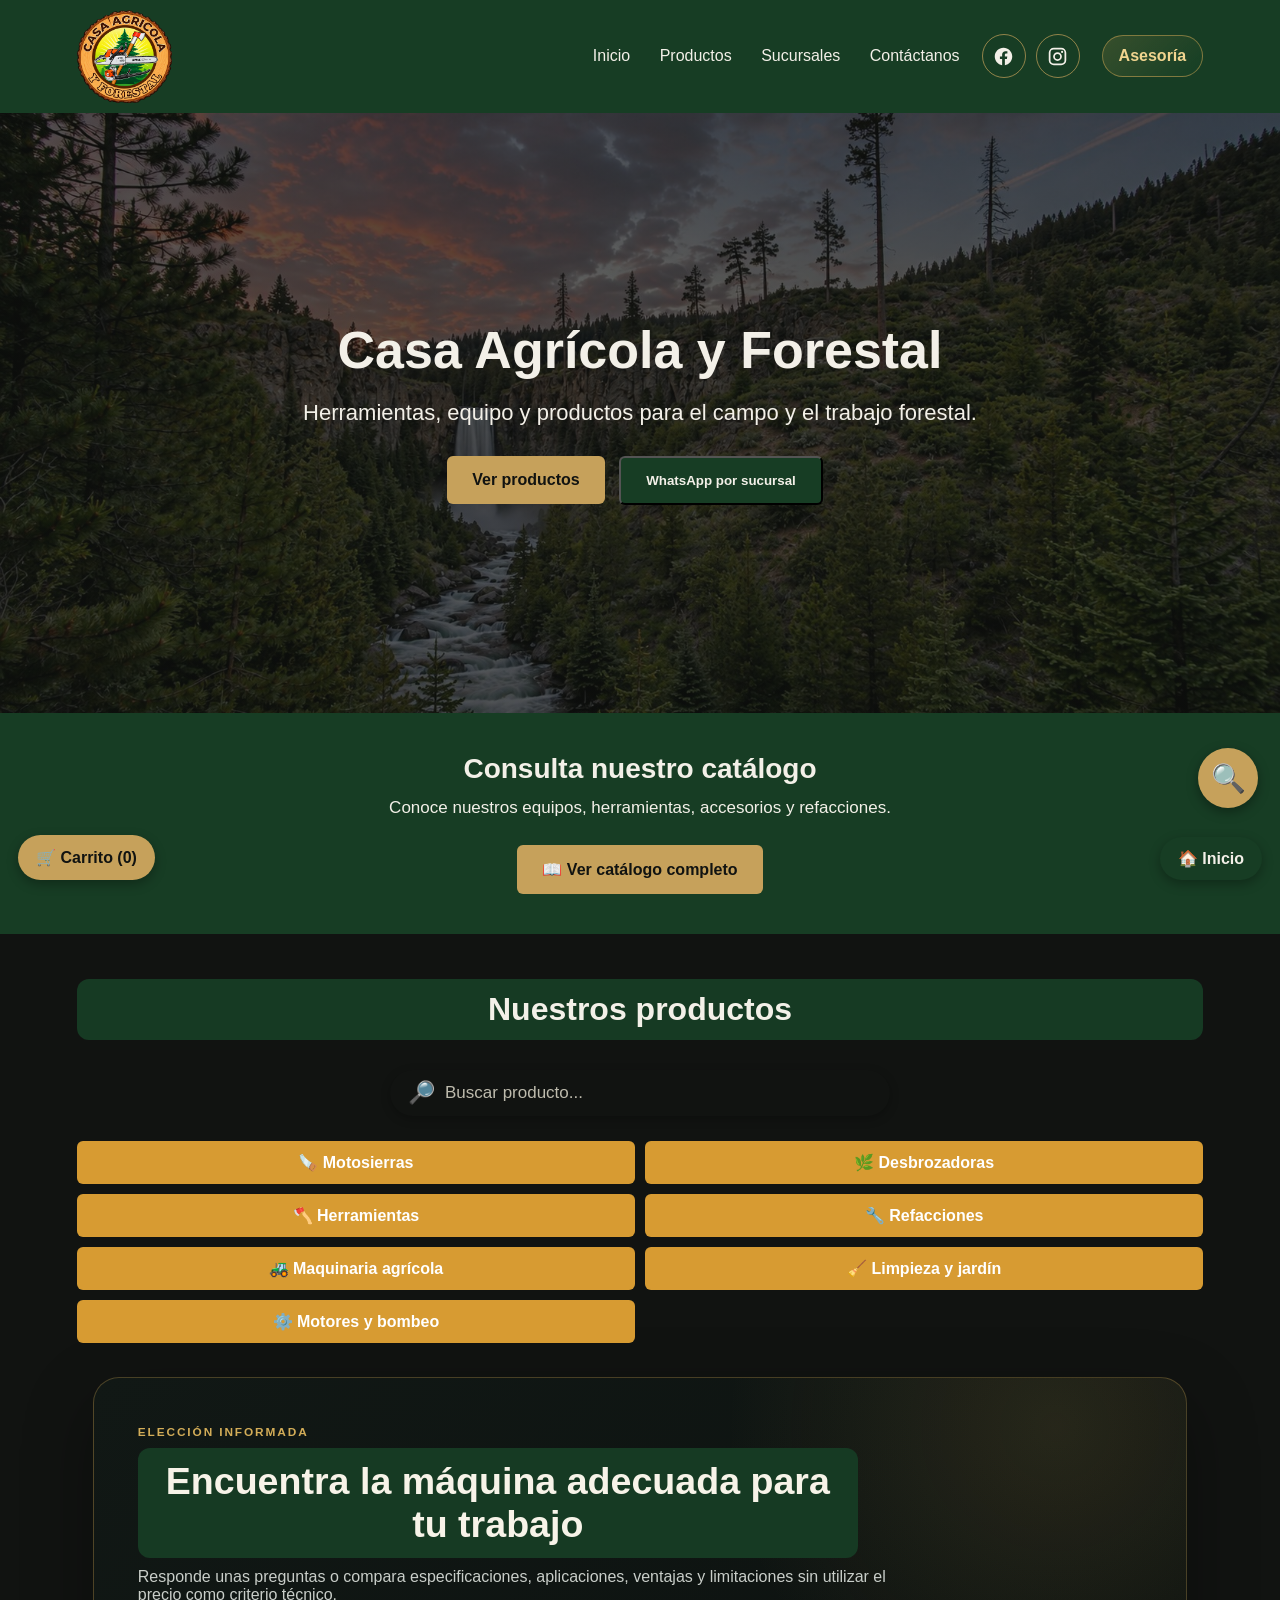
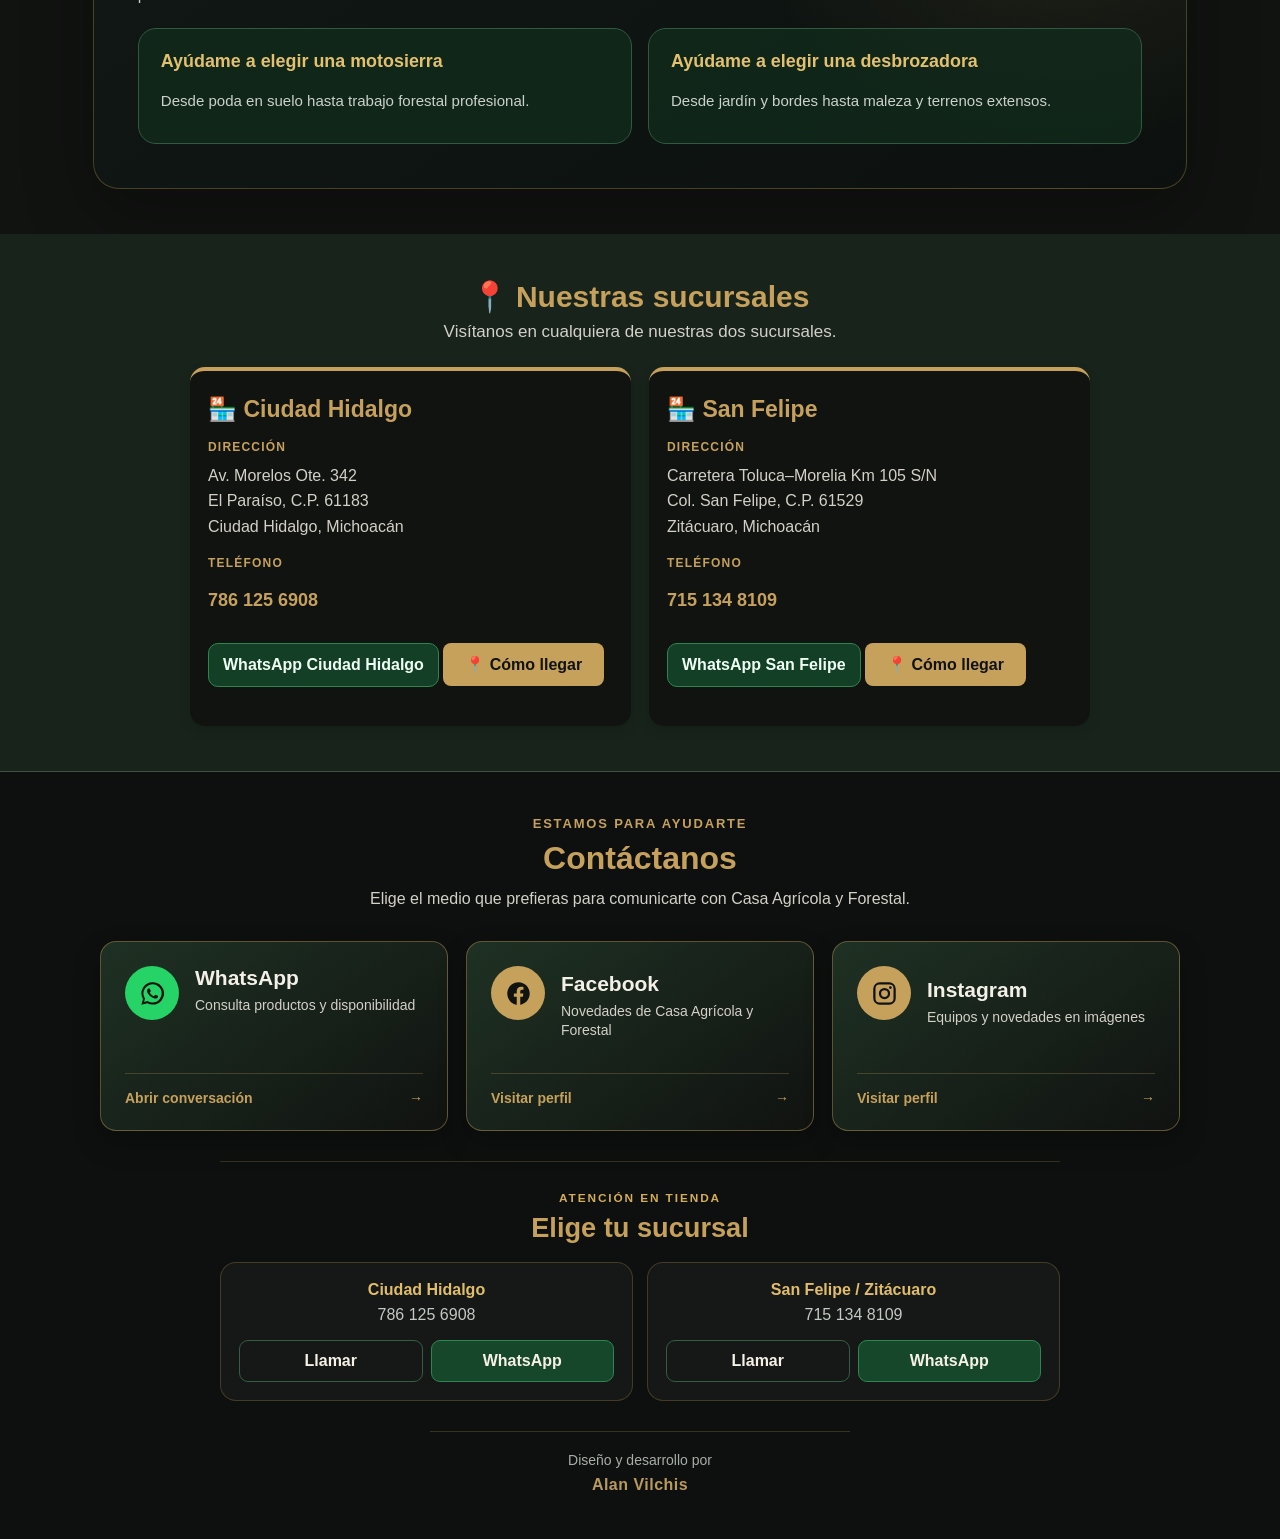
==== commit 3990396b: "feat: integra asesores y fotografías STIHL autorizadas Incorpora comparadores técnicos, asesor intel" ====
--- a/index.html
+++ b/index.html
@@ -3,6 +3,18 @@
 <head>
     <meta charset="UTF-8">
     <meta name="viewport" content="width=device-width, initial-scale=1.0">
+    <meta name="description" content="Casa Agrícola y Forestal: maquinaria, herramientas y equipos para el campo, jardín y trabajo forestal en Michoacán.">
+    <link rel="canonical" href="https://alanvil.github.io/casa-agricola-forestal/">
+    <meta property="og:type" content="website">
+    <meta property="og:locale" content="es_MX">
+    <meta property="og:title" content="Casa Agrícola y Forestal">
+    <meta property="og:description" content="Maquinaria, herramientas y equipos para el campo, jardín y trabajo forestal.">
+    <meta property="og:url" content="https://alanvil.github.io/casa-agricola-forestal/">
+    <meta property="og:image" content="https://alanvil.github.io/casa-agricola-forestal/Logo.png">
+    <meta name="twitter:card" content="summary">
+    <meta name="twitter:title" content="Casa Agrícola y Forestal">
+    <meta name="twitter:description" content="Maquinaria, herramientas y equipos para el campo, jardín y trabajo forestal.">
+    <meta name="twitter:image" content="https://alanvil.github.io/casa-agricola-forestal/Logo.png">
 
     <title>Casa Agrícola y Forestal</title>
 
@@ -52,11 +64,9 @@
         <a href="#productos" class="boton">
             Ver productos
         </a>
-<a href="https://wa.me/523461230733"
-   class="boton whatsapp"
-   target="_blank">
-    WhatsApp
-</a>
+<button class="boton whatsapp contacto-general" type="button">
+    WhatsApp por sucursal
+</button>
 
     </div>
 
@@ -104,6 +114,7 @@
     type="text"
     id="buscarProducto"
     placeholder="Buscar producto..."
+    aria-label="Buscar producto"
     oninput="buscarProductos()"
 >
 
@@ -121,64 +132,15 @@
     <a href="categorias/limpieza.html">🧹 Limpieza y jardín</a>
     <a href="categorias/motores-bombeo.html">⚙️ Motores y bombeo</a>
 </div>
-<div class="comparador-motosierras" id="zona-comparador">
-    <h2>🪚 ¿Cuál motosierra elegir?</h2>
-
-    <p>
-        Compara nuestros modelos y encuentra la motosierra
-        más adecuada para tu trabajo.
-    </p>
-
-    <button class="boton-comparar" onclick="abrirComparador()">
-        ⚖️ Comparar motosierras
-    </button>
-</div>
-<div id="panel-comparador" class="panel-comparador">
-<h3>⚖️ Comparar motosierras</h3>
-<p>Selecciona dos modelos:</p>
-
-<select id="modelo1" aria-label="Primera motosierra para comparar">
-    <option value="">Modelo 1</option>
-<option value="ms162">STIHL MS 162</option>
-<option value="ms172">STIHL MS 172</option>
-<option value="ms182">STIHL MS 182 C-BE</option>
-<option value="ms212">STIHL MS 212</option>
-<option value="ms250">STIHL MS 250</option>
-<option value="ms260">STIHL MS 260</option>
-<option value="ms310">STIHL MS 310</option>
-<option value="ms363">STIHL MS 363</option>
-<option value="ms382">STIHL MS 382</option>
-<option value="ms462">STIHL MS 462 C-M</option>
-<option value="ms651">STIHL MS 651</option>
-<option value="ms661">STIHL MS 661</option>
-<option value="ms194t">STIHL MS 194 T</option>
-<option value="ms201tcm">STIHL MS 201 TC-M</option>
-</select>
-
-<select id="modelo2" aria-label="Segunda motosierra para comparar">
-<option value="">Modelo 2</option>
-<option value="ms162">STIHL MS 162</option>
-<option value="ms172">STIHL MS 172</option>
-<option value="ms182">STIHL MS 182 C-BE</option>
-<option value="ms212">STIHL MS 212</option>
-<option value="ms250">STIHL MS 250</option>
-<option value="ms260">STIHL MS 260</option>
-<option value="ms310">STIHL MS 310</option>
-<option value="ms363">STIHL MS 363</option>
-<option value="ms382">STIHL MS 382</option>
-<option value="ms462">STIHL MS 462 C-M</option>
-<option value="ms651">STIHL MS 651</option>
-<option value="ms661">STIHL MS 661</option>
-<option value="ms194t">STIHL MS 194 T</option>
-<option value="ms201tcm">STIHL MS 201 TC-M</option>
-</select>
-
-<button onclick="compararMotosierras()">
-    ⚖️ Comparar
-</button>
-
-<div id="resultado-comparacion"></div>
-</div>
+<section class="asesoria-maquinaria" aria-labelledby="asesoria-maquinaria-titulo">
+    <span>Elección informada</span>
+    <h2 id="asesoria-maquinaria-titulo">Encuentra la máquina adecuada para tu trabajo</h2>
+    <p>Responde unas preguntas o compara especificaciones, aplicaciones, ventajas y limitaciones sin utilizar el precio como criterio técnico.</p>
+    <div class="asesoria-maquinaria-opciones">
+        <a href="categorias/motosierras.html#asesor-categoria"><strong>Ayúdame a elegir una motosierra</strong><small>Desde poda en suelo hasta trabajo forestal profesional.</small></a>
+        <a href="categorias/desbrozadoras.html#asesor-categoria"><strong>Ayúdame a elegir una desbrozadora</strong><small>Desde jardín y bordes hasta maleza y terrenos extensos.</small></a>
+    </div>
+</section>
 </section>
 <section id="sucursales" class="sucursales">
 
@@ -200,6 +162,7 @@
             </p>
 
             <p class="sucursal-telefono"><span class="sucursal-etiqueta">Teléfono</span><a href="tel:7861256908">786 125 6908</a></p>
+            <a class="sucursal-whatsapp" href="https://wa.me/527861256908" target="_blank" rel="noopener noreferrer">WhatsApp Ciudad Hidalgo</a>
 
             <a href="https://maps.app.goo.gl/N9tVo9o7Jt3PYi7d8?g_st=ac"
                target="_blank"
@@ -219,7 +182,8 @@
                 Zitácuaro, Michoacán
             </p>
 
-            <p class="sucursal-telefono"><span class="sucursal-etiqueta">Teléfono</span><a href="tel:8007778445">800 777 8445</a></p>
+            <p class="sucursal-telefono"><span class="sucursal-etiqueta">Teléfono</span><a href="tel:7151348109">715 134 8109</a></p>
+            <a class="sucursal-whatsapp" href="https://wa.me/527151348109" target="_blank" rel="noopener noreferrer">WhatsApp San Felipe</a>
 
             <a href="https://maps.app.goo.gl/iPpwk3dCWcKAiV8L9?g_st=ac"
                target="_blank"
@@ -240,13 +204,13 @@
         <p>Elige el medio que prefieras para comunicarte con Casa Agrícola y Forestal.</p>
     </div>
     <div class="contacto-canales" aria-label="Medios de contacto oficiales">
-        <a class="contacto-tarjeta" href="https://wa.me/523461230733" target="_blank" rel="noopener noreferrer" aria-label="Contactar a Casa Agrícola y Forestal por WhatsApp">
+        <button class="contacto-tarjeta contacto-general" type="button" aria-label="Elegir sucursal para contactar por WhatsApp">
             <span class="contacto-icono contacto-icono-whatsapp" aria-hidden="true">
                 <svg viewBox="0 0 24 24"><path d="M12.04 2a9.84 9.84 0 0 0-8.5 14.78L2.1 22l5.36-1.4A9.94 9.94 0 1 0 12.04 2Zm0 17.97a8 8 0 0 1-4.08-1.11l-.29-.17-3.18.83.85-3.1-.19-.32a8.08 8.08 0 1 1 6.89 3.87Zm4.43-6.05c-.24-.12-1.44-.71-1.66-.79-.22-.08-.38-.12-.54.12-.16.24-.62.79-.76.95-.14.16-.28.18-.52.06-.24-.12-1.02-.38-1.94-1.2a7.27 7.27 0 0 1-1.34-1.67c-.14-.24-.01-.37.11-.49.11-.11.24-.28.36-.42.12-.14.16-.24.24-.4.08-.16.04-.3-.02-.42-.06-.12-.54-1.3-.74-1.78-.2-.47-.4-.4-.54-.41h-.46c-.16 0-.42.06-.64.3-.22.24-.84.82-.84 2s.86 2.32.98 2.48c.12.16 1.69 2.58 4.1 3.62.57.25 1.02.39 1.37.5.58.18 1.1.16 1.51.1.46-.07 1.44-.59 1.64-1.16.2-.57.2-1.06.14-1.16-.06-.1-.22-.16-.46-.28Z"/></svg>
             </span>
             <span class="contacto-contenido"><strong>WhatsApp</strong><small>Consulta productos y disponibilidad</small></span>
             <span class="contacto-accion">Abrir conversación <span aria-hidden="true">→</span></span>
-        </a>
+        </button>
         <a class="contacto-tarjeta" href="https://www.facebook.com/casaagricolayforestal" target="_blank" rel="noopener noreferrer" aria-label="Visitar Casa Agrícola y Forestal en Facebook">
             <span class="contacto-icono" aria-hidden="true">
                 <svg viewBox="0 0 24 24"><path d="M22 12.06C22 6.5 17.52 2 12 2S2 6.5 2 12.06c0 5.02 3.66 9.19 8.44 9.94v-7.03H7.9v-2.91h2.54V9.85c0-2.52 1.49-3.91 3.77-3.91 1.09 0 2.23.2 2.23.2v2.47h-1.25c-1.24 0-1.63.77-1.63 1.56v1.89h2.77l-.44 2.91h-2.33V22C18.34 21.25 22 17.08 22 12.06Z"/></svg>
@@ -268,13 +232,13 @@
     </div>
 </footer>
 
-</button>
 <div id="panel-buscador" class="panel-buscador">
     <input
         type="text"
         id="buscar-producto"
         placeholder="🔍 Buscar producto..."
         oninput="sincronizarBusquedaFlotante()"
+        aria-label="Buscar productos"
     >
 </div>
 <div class="controles-flotantes" aria-label="Accesos rápidos">
@@ -284,14 +248,14 @@
     <a href="#inicio" class="inicio-flotante">
         🏠 Inicio
     </a>
-    <button class="carrito-flotante" onclick="abrirCarrito()">
+    <button class="carrito-flotante" type="button" onclick="abrirCarrito()">
         🛒 Carrito (<span id="contador-carrito">0</span>)
     </button>
 </div>
 
 <div id="ventana-carrito" class="ventana-carrito">
     <div class="carrito-contenido">
-        <button class="cerrar-carrito" onclick="cerrarCarrito()">✕</button>
+        <button class="cerrar-carrito" type="button" onclick="cerrarCarrito()" aria-label="Cerrar carrito">✕</button>
 
         <h2>🛒 Mi carrito</h2>
 
@@ -310,7 +274,6 @@
     </div>
 </div>
 
-</div>
 <div id="checkout" class="ventana-checkout">
 
     <div class="checkout-contenido">
@@ -357,6 +320,7 @@
 <script src="assets/js/productos.js"></script>
 <script src="assets/js/promociones-config.js"></script>
 <script src="assets/js/promociones.js"></script>
+<script src="assets/js/contactos.js"></script>
 <script src="assets/js/catalogo.js"></script>
 <script src="assets/js/carrito.js"></script>
 <script src="assets/js/comparador.js"></script>
--- a/assets/css/estilos.css
+++ b/assets/css/estilos.css
@@ -465,6 +465,16 @@
 }
 
 @media (prefers-reduced-motion: reduce) {
+    html,
+    *,
+    *::before,
+    *::after {
+        scroll-behavior: auto !important;
+        animation-duration: 0.01ms !important;
+        animation-iteration-count: 1 !important;
+        transition-duration: 0.01ms !important;
+    }
+
     .social-link { transition: none; }
 }
 .productos {
@@ -506,8 +516,62 @@
     color: #222;
 }
 
+.limpiar-busqueda {
+    min-height: 36px;
+    padding: 7px 13px;
+    border: 1px solid #9A7A3F;
+    border-radius: 999px;
+    background: #173D24;
+    color: #F3F0E8;
+    font: inherit;
+    font-size: 13px;
+    font-weight: 700;
+    cursor: pointer;
+    transition: background-color 180ms ease, border-color 180ms ease, color 180ms ease;
+}
+
+.limpiar-busqueda[hidden] {
+    display: none;
+}
+
+.limpiar-busqueda:hover,
+.limpiar-busqueda:focus-visible {
+    border-color: #C6A15B;
+    background: #C6A15B;
+    color: #111311;
+}
+
+.limpiar-busqueda:focus-visible {
+    outline: 3px solid rgba(198, 161, 91, 0.35);
+    outline-offset: 2px;
+}
+
 .buscador-productos input::placeholder {
     color: #777;
+}
+
+.mensaje-sin-resultados {
+    max-width: 620px;
+    margin: 0 auto 24px;
+    padding: 15px 18px;
+    border: 1px solid rgba(198, 161, 91, 0.45);
+    border-radius: 12px;
+    background: #17231B;
+    color: #E6E2D8;
+    line-height: 1.5;
+    text-align: center;
+    box-shadow: 0 5px 16px rgba(0, 0, 0, 0.16);
+}
+
+@media (max-width: 600px) {
+    .buscador-productos {
+        padding-right: 10px;
+    }
+
+    .limpiar-busqueda {
+        min-height: 40px;
+        padding-inline: 12px;
+    }
 }
 
 .resultados-busqueda {
@@ -1147,7 +1211,7 @@
 }
 .menu-categorias {
     display: grid;
-    grid-template-columns: repeat(2, 1fr);
+    grid-template-columns: repeat(2, minmax(0, 1fr));
     gap: 10px;
     margin: 25px 0;
 }
@@ -1539,7 +1603,8 @@
 }
 
 .lista-productos .producto .agregar-carrito,
-.lista-productos .producto .comprar {
+.lista-productos .producto .comprar,
+.lista-productos .producto .ver-detalles {
     min-height: 46px;
     display: flex;
     align-items: center;
@@ -2090,6 +2155,668 @@
     }
 }
 
+.lista-productos .producto .ver-detalles {
+    margin: 0 0 10px;
+    padding: 10px 14px;
+    border: 1px solid rgba(198, 161, 91, 0.62);
+    border-radius: 8px;
+    color: #D5B875;
+    background: rgba(198, 161, 91, 0.07);
+    font-size: 14px;
+    font-weight: 800;
+    text-align: center;
+    text-decoration: none;
+    min-width: 0;
+    overflow-wrap: anywhere;
+}
+
+.lista-productos .producto .ver-detalles:hover,
+.lista-productos .producto .ver-detalles:focus-visible {
+    color: #111311;
+    background: #C6A15B;
+}
+
+/* Ficha individual premium de producto */
+.pagina-producto {
+    background:
+        radial-gradient(circle at 85% 10%, rgba(198, 161, 91, 0.08), transparent 28rem),
+        #111311;
+}
+
+.producto-premium-contenedor {
+    width: min(1180px, 88%);
+    min-height: 70vh;
+    margin: 0 auto;
+    padding: clamp(28px, 5vw, 64px) 0 90px;
+}
+
+.producto-migas {
+    display: flex;
+    flex-wrap: wrap;
+    align-items: center;
+    gap: 8px;
+    margin-bottom: 24px;
+    color: #A9ADA9;
+    font-size: 14px;
+}
+
+.producto-migas a {
+    color: #D5B875;
+    text-decoration: none;
+}
+
+.producto-migas a:hover,
+.producto-migas a:focus-visible {
+    color: #F3F0E8;
+    text-decoration: underline;
+    text-underline-offset: 4px;
+}
+
+.producto-premium {
+    display: grid;
+    grid-template-columns: minmax(0, 1.02fr) minmax(320px, 0.98fr);
+    gap: clamp(28px, 5vw, 64px);
+    padding: clamp(22px, 4vw, 46px);
+    border: 1px solid rgba(198, 161, 91, 0.32);
+    border-radius: 24px;
+    background: linear-gradient(145deg, #1A201C, #121512);
+    box-shadow: 0 24px 70px rgba(0, 0, 0, 0.34);
+}
+
+.producto-galeria {
+    min-width: 0;
+}
+
+.producto-galeria [hidden] {
+    display: none !important;
+}
+
+.producto-imagen-marco {
+    position: relative;
+    min-height: clamp(360px, 42vw, 540px);
+    display: grid;
+    place-items: center;
+    border-radius: 18px;
+    background: #F3F0E8;
+    overflow: hidden;
+}
+
+.producto-imagen-principal {
+    width: 100%;
+    height: clamp(360px, 42vw, 540px);
+    display: block;
+    padding: clamp(22px, 4vw, 44px);
+    border-radius: 18px;
+    background: #F3F0E8;
+    object-fit: contain;
+    object-position: center;
+}
+
+.producto-imagen-no-disponible {
+    margin: 0;
+    padding: 30px;
+    color: #536057;
+    font-size: 18px;
+    font-weight: 800;
+    text-align: center;
+}
+
+.producto-miniaturas {
+    display: grid;
+    grid-template-columns: repeat(auto-fit, minmax(70px, 88px));
+    gap: 10px;
+    margin-top: 14px;
+}
+
+.producto-miniatura {
+    height: 74px;
+    padding: 6px;
+    border: 1px solid #415143;
+    border-radius: 10px;
+    background: #F3F0E8;
+    cursor: pointer;
+}
+
+.producto-miniatura[aria-current="true"] {
+    border-color: #C6A15B;
+    box-shadow: 0 0 0 2px rgba(198, 161, 91, 0.28);
+}
+
+.producto-miniatura img {
+    width: 100%;
+    height: 100%;
+    display: block;
+    object-fit: contain;
+}
+
+.producto-premium-informacion {
+    align-self: center;
+    min-width: 0;
+}
+
+.producto-etiqueta {
+    display: inline-flex;
+    align-items: center;
+    min-height: 32px;
+    padding: 6px 13px;
+    border: 1px solid rgba(198, 161, 91, 0.42);
+    border-radius: 999px;
+    color: #D5B875;
+    background: rgba(198, 161, 91, 0.08);
+    font-size: 12px;
+    font-weight: 800;
+    letter-spacing: 0.08em;
+    text-transform: uppercase;
+}
+
+.producto-premium h1 {
+    margin: 18px 0 16px;
+    color: #F3F0E8;
+    font-size: clamp(34px, 5vw, 58px);
+    line-height: 1.05;
+    letter-spacing: -0.025em;
+}
+
+.producto-introduccion,
+.producto-no-encontrado > p {
+    margin: 0 0 24px;
+    color: #D3D0C7;
+    font-size: clamp(17px, 2vw, 20px);
+    line-height: 1.65;
+}
+
+.producto-precio-bloque {
+    margin: 26px 0;
+    padding: 20px 0;
+    border-top: 1px solid #415143;
+    border-bottom: 1px solid #415143;
+}
+
+.producto-precio-label {
+    display: block;
+    margin-bottom: 6px;
+    color: #A9ADA9;
+    font-size: 13px;
+    font-weight: 700;
+    letter-spacing: 0.06em;
+    text-transform: uppercase;
+}
+
+.producto-precio {
+    display: flex;
+    flex-wrap: wrap;
+    align-items: baseline;
+    gap: 12px;
+    margin: 0;
+    color: #D5B875;
+    font-size: clamp(27px, 4vw, 38px);
+    font-weight: 800;
+}
+
+.producto-precio del {
+    color: #A9ADA9;
+    font-size: 18px;
+    font-weight: 500;
+}
+
+.producto-premium-acciones,
+.producto-acciones-error {
+    display: grid;
+    grid-template-columns: repeat(2, minmax(0, 1fr));
+    gap: 12px;
+}
+
+.producto-premium-acciones > :only-child {
+    grid-column: 1 / -1;
+}
+
+.producto-boton {
+    min-height: 50px;
+    display: inline-flex;
+    align-items: center;
+    justify-content: center;
+    padding: 12px 18px;
+    border: 1px solid transparent;
+    border-radius: 10px;
+    font: inherit;
+    font-weight: 800;
+    text-align: center;
+    text-decoration: none;
+    cursor: pointer;
+}
+
+.producto-boton-principal {
+    color: #111311;
+    background: #C6A15B;
+}
+
+.producto-boton-whatsapp {
+    color: #F3F0E8;
+    border-color: #3F704E;
+    background: #173D24;
+}
+
+.producto-boton:hover,
+.producto-boton:focus-visible {
+    filter: brightness(1.1);
+    transform: translateY(-1px);
+}
+
+.producto-estado-accion {
+    min-height: 1.5em;
+    margin: 10px 0 0;
+    color: #B9D4C0;
+    font-size: 14px;
+}
+
+.producto-regresar {
+    display: inline-block;
+    margin-top: 14px;
+    color: #D5B875;
+    font-weight: 700;
+    text-decoration: none;
+}
+
+.producto-regresar:hover,
+.producto-regresar:focus-visible {
+    text-decoration: underline;
+    text-underline-offset: 4px;
+}
+
+.producto-caracteristicas {
+    grid-column: 1 / -1;
+    padding-top: 28px;
+    border-top: 1px solid rgba(198, 161, 91, 0.24);
+}
+
+.producto-caracteristicas h2 {
+    margin: 0 0 18px;
+    color: #D5B875;
+    font-size: clamp(24px, 3vw, 32px);
+}
+
+.producto-lista-caracteristicas {
+    display: grid;
+    grid-template-columns: repeat(2, minmax(0, 1fr));
+    gap: 12px 24px;
+    margin: 0;
+    padding: 0;
+    list-style: none;
+}
+
+.producto-lista-caracteristicas li {
+    position: relative;
+    min-height: 48px;
+    padding: 12px 14px 12px 38px;
+    border: 1px solid rgba(65, 81, 67, 0.9);
+    border-radius: 10px;
+    color: #E3E0D7;
+    background: #17231B;
+    line-height: 1.5;
+}
+
+.producto-lista-caracteristicas li::before {
+    content: "✓";
+    position: absolute;
+    left: 14px;
+    color: #C6A15B;
+    font-weight: 900;
+}
+
+.producto-aviso-pendiente {
+    margin-top: 18px;
+    padding: 16px 18px;
+    border-left: 3px solid #C6A15B;
+    border-radius: 0 10px 10px 0;
+    color: #D3D0C7;
+    background: rgba(198, 161, 91, 0.08);
+}
+
+.producto-aviso-pendiente strong {
+    color: #D5B875;
+}
+
+.producto-aviso-pendiente p {
+    margin: 6px 0 0;
+    line-height: 1.55;
+}
+
+.producto-no-encontrado {
+    display: block;
+    max-width: 760px;
+    margin: 8vh auto;
+    text-align: center;
+}
+
+.producto-no-encontrado .producto-acciones-error {
+    display: flex;
+    justify-content: center;
+}
+
+.producto-cargando {
+    grid-column: 1 / -1;
+    color: #D3D0C7;
+    text-align: center;
+}
+
+@media (max-width: 760px) {
+    .producto-premium-contenedor {
+        width: min(100% - 28px, 680px);
+        padding-top: 24px;
+    }
+
+    .producto-premium {
+        grid-template-columns: 1fr;
+        gap: 24px;
+        padding: 16px;
+        border-radius: 18px;
+    }
+
+    .producto-imagen-principal {
+        height: clamp(290px, 86vw, 390px);
+        padding: 22px;
+    }
+
+    .producto-imagen-marco {
+        min-height: clamp(290px, 86vw, 390px);
+    }
+
+    .producto-premium h1 {
+        margin-top: 14px;
+    }
+
+    .producto-premium-acciones,
+    .producto-lista-caracteristicas {
+        grid-template-columns: 1fr;
+    }
+
+    .pagina-producto .controles-flotantes {
+        grid-template-columns: minmax(88px, auto) minmax(128px, 1fr);
+    }
+}
+
+/* Etapa 8.2: pulido visual del comparador ultra premium. */
+.comparador-resultados-grid {
+    align-items: stretch;
+    gap: clamp(14px, 2vw, 22px);
+}
+
+.comparador-modelo {
+    position: relative;
+    overflow: hidden;
+    padding: 18px;
+    border-width: 1px;
+    border-top-width: 4px;
+    border-color: rgba(198, 161, 91, 0.3);
+    border-radius: 18px;
+    background: linear-gradient(180deg, rgba(31, 47, 36, 0.98), rgba(18, 24, 20, 0.98));
+    box-shadow: 0 18px 36px rgba(0, 0, 0, 0.18);
+}
+
+.comparador-modelo > img {
+    border: 1px solid rgba(198, 161, 91, 0.18);
+    border-radius: 14px;
+}
+
+.comparador-modelo h3 {
+    margin-top: 2px;
+    text-align: center;
+    font-size: clamp(1.28rem, 2vw, 1.55rem);
+    line-height: 1.15;
+}
+
+.comparador-precio {
+    margin: 8px 0 16px;
+    text-align: center;
+    font-size: clamp(1.2rem, 2vw, 1.4rem);
+    letter-spacing: 0.01em;
+}
+
+.comparador-estado {
+    align-self: center;
+    display: inline-flex;
+    align-items: center;
+    gap: 7px;
+    margin: 15px auto 10px;
+    border: 1px solid currentColor;
+    background: rgba(7, 10, 8, 0.72);
+    color: #f3f0e8;
+}
+
+.comparador-estado span {
+    display: inline-grid;
+    width: 20px;
+    height: 20px;
+    place-items: center;
+    border-radius: 50%;
+    background: currentColor;
+    color: #111311;
+    font-size: 0.84rem;
+    line-height: 1;
+}
+
+.es-recomendado .comparador-estado { color: #8ed59d; }
+.es-condicionado .comparador-estado { color: #e7c979; }
+.es-no-recomendado .comparador-estado { color: #efa198; }
+.es-insuficiente .comparador-estado { color: #c8ceca; }
+
+.comparador-confirmacion {
+    align-self: center;
+    margin: -2px auto 10px;
+    padding: 5px 9px;
+    border: 1px dashed #d5b76f;
+    border-radius: 8px;
+    color: #e6d4a8;
+    font-size: 0.76rem;
+    font-weight: 800;
+    letter-spacing: 0.05em;
+    text-align: center;
+    text-transform: uppercase;
+}
+
+.comparador-datos {
+    display: grid;
+    grid-template-columns: repeat(2, minmax(0, 1fr));
+    border-block: 1px solid rgba(198, 161, 91, 0.24);
+}
+
+.comparador-datos > div {
+    min-width: 0;
+    padding: 11px 8px;
+    border: 0;
+    text-align: center;
+}
+
+.comparador-datos > div:nth-child(odd) {
+    border-right: 1px solid rgba(198, 161, 91, 0.18);
+}
+
+.comparador-datos > div:nth-child(n + 3) {
+    border-top: 1px solid rgba(198, 161, 91, 0.18);
+}
+
+.comparador-datos dt {
+    color: #b9bdb9;
+    font-size: 0.7rem;
+    letter-spacing: 0.07em;
+}
+
+.comparador-datos dd {
+    margin-top: 5px;
+    color: #f6f2e8;
+    font-size: 0.93rem;
+    line-height: 1.35;
+}
+
+.comparador-criterio {
+    margin-top: 0;
+    padding: 16px 2px;
+    border: 0;
+    border-bottom: 1px solid rgba(198, 161, 91, 0.2);
+    border-radius: 0;
+    background: transparent;
+    color: #e7ebe7;
+    text-align: left;
+}
+
+.comparador-criterio:first-of-type {
+    margin-top: 10px;
+}
+
+.comparador-criterio strong {
+    display: block;
+    color: #e4c47f;
+    line-height: 1.35;
+}
+
+.comparador-criterio p {
+    margin-top: 7px;
+    color: #d4d9d5;
+    line-height: 1.58;
+}
+
+.comparador-limitacion {
+    background: transparent;
+}
+
+.comparador-limitacion strong:not(:first-child) {
+    margin-top: 15px;
+}
+
+.comparador-acciones {
+    grid-template-columns: 1fr;
+    margin-top: auto;
+    padding-top: 18px;
+}
+
+.comparador-acciones .ver-detalles {
+    display: grid;
+    min-height: 48px;
+    place-items: center;
+    padding: 10px 16px;
+    border: 1px solid #c6a15b;
+    border-radius: 10px;
+    background: transparent;
+    color: #f0d38d;
+    font-weight: 850;
+    line-height: 1.2;
+    text-decoration: none;
+    transition: background-color 160ms ease, border-color 160ms ease, color 160ms ease, transform 160ms ease;
+}
+
+.comparador-acciones .ver-detalles:hover {
+    border-color: #e4c47f;
+    background: rgba(198, 161, 91, 0.14);
+    color: #fff0c4;
+    transform: translateY(-1px);
+}
+
+.comparador-acciones .ver-detalles:focus-visible,
+.comparador-acciones .consulta-comparador:focus-visible {
+    outline: 3px solid #f1d58d;
+    outline-offset: 3px;
+}
+
+.comparador-acciones .consulta-comparador {
+    min-height: 48px;
+}
+
+.comparador-diferencias {
+    margin: 0 0 22px;
+    padding: clamp(18px, 3vw, 24px);
+    border-block: 1px solid rgba(198, 161, 91, 0.32);
+    background: linear-gradient(90deg, rgba(198, 161, 91, 0.08), transparent 72%);
+    color: #d9ddd9;
+    text-align: left;
+}
+
+.comparador-diferencias > strong {
+    display: block;
+    color: #f0d38d;
+    font-size: 1.02rem;
+}
+
+.comparador-diferencias p {
+    margin: 7px 0 12px;
+    line-height: 1.55;
+}
+
+.comparador-diferencias ul {
+    display: grid;
+    gap: 7px;
+    margin: 0;
+    padding-left: 1.2rem;
+}
+
+.comparador-diferencias li {
+    padding-left: 3px;
+    line-height: 1.5;
+}
+
+.comparador-diferencias li::marker {
+    color: #c6a15b;
+}
+
+@media (max-width: 900px) {
+    .comparador-modelo .comparador-estado,
+    .comparador-modelo .comparador-confirmacion {
+        justify-self: start;
+        align-self: start;
+        margin-inline: 0;
+    }
+
+    .comparador-modelo h3,
+    .comparador-modelo .comparador-precio {
+        text-align: left;
+    }
+}
+
+@media (max-width: 520px) {
+    .comparador-modelo .comparador-estado,
+    .comparador-modelo .comparador-confirmacion {
+        align-self: center;
+        margin-inline: auto;
+    }
+
+    .comparador-modelo h3,
+    .comparador-modelo .comparador-precio {
+        text-align: center;
+    }
+
+    .comparador-datos {
+        grid-template-columns: 1fr;
+    }
+
+    .comparador-datos > div:nth-child(odd) {
+        border-right: 0;
+    }
+
+    .comparador-datos > div + div {
+        border-top: 1px solid rgba(198, 161, 91, 0.18);
+    }
+}
+
+@media (prefers-reduced-motion: reduce) {
+    .comparador-acciones .ver-detalles {
+        transition: none;
+    }
+
+    .comparador-acciones .ver-detalles:hover {
+        transform: none;
+    }
+}
+
+@media (prefers-reduced-motion: reduce) {
+    .producto-boton {
+        transition: none;
+    }
+
+    .producto-boton:hover,
+    .producto-boton:focus-visible {
+        transform: none;
+    }
+}
+
 /* Guía extensa de mantenimiento de motosierras */
 .guia-articulo-extenso .guia-alcance {
     margin-top: 16px;
@@ -2408,3 +3135,734 @@
         padding: 12px;
     }
 }
+
+@media (max-width: 360px) {
+    .menu-categorias {
+        grid-template-columns: 1fr;
+    }
+
+    .controles-flotantes {
+        left: 6px;
+        right: 6px;
+        gap: 6px;
+    }
+}
+
+/* Comparadores inteligentes por tipo de trabajo. */
+#comparador-categoria {
+    width: min(1180px, 100%);
+    margin: 28px auto 34px;
+}
+
+.comparador-inteligente {
+    overflow: hidden;
+    border: 1px solid rgba(198, 161, 91, 0.5);
+    border-radius: 24px;
+    background: #111311;
+    box-shadow: 0 18px 42px rgba(0, 0, 0, 0.28);
+}
+
+.comparador-portada {
+    padding: clamp(24px, 5vw, 54px);
+    background:
+        radial-gradient(circle at 90% 15%, rgba(198, 161, 91, 0.18), transparent 32%),
+        linear-gradient(135deg, #173d24, #111311 72%);
+}
+
+.comparador-eyebrow,
+.comparador-resultado-encabezado > span {
+    display: block;
+    color: #c6a15b;
+    font-size: 0.76rem;
+    font-weight: 800;
+    letter-spacing: 0.14em;
+    text-transform: uppercase;
+}
+
+.comparador-portada h2,
+.comparador-resultado-encabezado h2 {
+    margin: 9px 0 12px;
+    color: #f3f0e8;
+    font-size: clamp(1.65rem, 4vw, 2.65rem);
+    line-height: 1.08;
+}
+
+.comparador-portada p {
+    max-width: 760px;
+    margin: 0 0 24px;
+    color: #d3d0c7;
+    line-height: 1.65;
+}
+
+.panel-comparador-inteligente {
+    padding: clamp(18px, 4vw, 42px);
+    background: #0e100e;
+}
+
+.panel-comparador-inteligente[hidden] { display: none; }
+.panel-comparador-inteligente:not([hidden]) { display: block; }
+
+.comparador-paso {
+    display: grid;
+    grid-template-columns: 42px minmax(0, 1fr);
+    gap: 14px;
+    align-items: start;
+    margin: 0 0 24px;
+    padding: 20px;
+    border: 1px solid #354537;
+    border-radius: 16px;
+    background: #17231b;
+}
+
+.comparador-paso > span,
+.comparador-seleccion legend > span {
+    display: inline-grid;
+    place-items: center;
+    width: 36px;
+    height: 36px;
+    border-radius: 50%;
+    background: #c6a15b;
+    color: #111311;
+    font-weight: 900;
+}
+
+.comparador-paso label,
+.comparador-seleccion legend {
+    color: #f3f0e8;
+    font-size: 1.05rem;
+    font-weight: 800;
+}
+
+.comparador-paso select {
+    width: 100%;
+    min-height: 48px;
+    margin-top: 10px;
+    padding: 10px 38px 10px 12px;
+    border: 1px solid #c6a15b;
+    border-radius: 10px;
+    background: #111311;
+    color: #f3f0e8;
+}
+
+.comparador-seleccion {
+    display: block;
+}
+
+.comparador-seleccion legend {
+    padding: 0 8px;
+}
+
+.comparador-seleccion legend > span {
+    margin-right: 9px;
+}
+
+.comparador-seleccion > p {
+    margin: 5px 0 16px;
+    color: #b9bbb7;
+}
+
+.comparador-opciones {
+    display: grid;
+    grid-template-columns: repeat(3, minmax(0, 1fr));
+    gap: 10px;
+}
+
+.comparador-opciones label {
+    display: flex;
+    align-items: center;
+    min-height: 48px;
+    padding: 10px 12px;
+    border: 1px solid #415143;
+    border-radius: 10px;
+    background: #111311;
+    color: #f3f0e8;
+    cursor: pointer;
+}
+
+.comparador-opciones label:has(input:checked) {
+    border-color: #c6a15b;
+    background: #203d29;
+}
+
+.comparador-opciones input {
+    width: 20px;
+    height: 20px;
+    margin: 0 9px 0 0;
+    accent-color: #c6a15b;
+}
+
+.comparador-mensaje {
+    min-height: 1.5em;
+    margin: -8px 0 10px;
+    color: #e4c47f;
+    font-weight: 700;
+}
+
+.comparador-generar {
+    width: 100%;
+    min-height: 52px;
+    border: 0;
+    border-radius: 12px;
+    background: #c6a15b;
+    color: #111311;
+    font-size: 1rem;
+    font-weight: 900;
+    cursor: pointer;
+}
+
+.comparador-resultado:empty { display: none; }
+
+.comparador-resultado {
+    margin-top: 32px;
+    outline: none;
+}
+
+.comparador-resultado:focus-visible {
+    outline: 3px solid #c6a15b;
+    outline-offset: 5px;
+}
+
+.comparador-resultado-encabezado {
+    margin-bottom: 18px;
+    padding: 22px;
+    border-left: 4px solid #c6a15b;
+    border-radius: 0 14px 14px 0;
+    background: #17231b;
+}
+
+.comparador-resultado-encabezado h2 { font-size: clamp(1.35rem, 3vw, 2rem); }
+.comparador-resultado-encabezado p { margin: 0; color: #d3d0c7; line-height: 1.6; }
+
+.comparador-resultados-grid {
+    display: grid;
+    grid-template-columns: repeat(var(--comparador-columnas, 3), minmax(0, 1fr));
+    gap: 14px;
+}
+
+.comparador-modelo {
+    display: flex;
+    min-width: 0;
+    flex-direction: column;
+    padding: 16px;
+    border: 1px solid #415143;
+    border-top: 5px solid #777;
+    border-radius: 16px;
+    background: #17231b;
+}
+
+.comparador-modelo.es-recomendado { border-top-color: #57a66a; }
+.comparador-modelo.es-condicionado { border-top-color: #c6a15b; }
+.comparador-modelo.es-no-recomendado { border-top-color: #b86055; }
+.comparador-modelo.es-insuficiente { border-top-color: #858b87; }
+
+.comparador-modelo > img {
+    width: 100%;
+    height: 190px;
+    object-fit: contain;
+    object-position: center;
+    border-radius: 12px;
+    background: #f3f0e8;
+}
+
+.comparador-estado {
+    align-self: flex-start;
+    margin: 14px 0 8px;
+    padding: 6px 9px;
+    border-radius: 999px;
+    background: #111311;
+    color: #e4c47f;
+    font-size: 0.76rem;
+    font-weight: 900;
+    letter-spacing: 0.04em;
+    text-transform: uppercase;
+}
+
+.comparador-modelo h3 {
+    margin: 0;
+    color: #f3f0e8;
+    font-size: 1.25rem;
+}
+
+.comparador-precio {
+    margin: 8px 0 14px;
+    color: #c6a15b;
+    font-size: 1.18rem;
+    font-weight: 900;
+}
+
+.comparador-datos { margin: 0; }
+.comparador-datos > div { padding: 9px 0; border-top: 1px solid #354537; }
+.comparador-datos dt { color: #aeb4ae; font-size: 0.78rem; font-weight: 800; text-transform: uppercase; }
+.comparador-datos dd { margin: 3px 0 0; color: #f3f0e8; overflow-wrap: anywhere; }
+
+.comparador-criterio {
+    margin-top: 14px;
+    padding: 13px;
+    border-radius: 10px;
+    background: #203d29;
+    color: #eef3ee;
+}
+
+.comparador-criterio strong { color: #e4c47f; }
+.comparador-criterio p { margin: 5px 0 0; line-height: 1.5; }
+.comparador-limitacion { background: #111311; }
+.comparador-limitacion strong:not(:first-child) { display: block; margin-top: 12px; }
+
+.comparador-acciones {
+    display: grid;
+    gap: 9px;
+    margin-top: auto;
+    padding-top: 16px;
+}
+
+.comparador-acciones a {
+    display: grid;
+    min-height: 46px;
+    place-items: center;
+    margin: 0;
+    text-align: center;
+}
+
+@media (max-width: 900px) {
+    .comparador-opciones { grid-template-columns: repeat(2, minmax(0, 1fr)); }
+    .comparador-resultados-grid { grid-template-columns: 1fr; }
+    .comparador-modelo { display: grid; grid-template-columns: minmax(110px, 0.35fr) minmax(0, 1fr); column-gap: 16px; }
+    .comparador-modelo > img { grid-row: 1 / span 4; height: 180px; }
+    .comparador-modelo .comparador-datos,
+    .comparador-modelo .comparador-criterio,
+    .comparador-modelo .comparador-acciones { grid-column: 1 / -1; }
+}
+
+@media (max-width: 520px) {
+    #comparador-categoria { margin-inline: 0; }
+    .comparador-inteligente { border-radius: 18px; }
+    .comparador-portada, .panel-comparador-inteligente { padding: 18px 14px; }
+    .comparador-paso { grid-template-columns: 1fr; padding: 14px; }
+    .comparador-opciones { grid-template-columns: 1fr; }
+    .comparador-modelo { display: flex; padding: 13px; }
+    .comparador-modelo > img { height: 180px; }
+}
+
+/* Etapa 8.2: contacto oficial, orientación de producto y acabado premium. */
+.asesoria-header {
+    min-height: 42px;
+    padding: 9px 16px;
+    border: 1px solid rgba(205, 164, 82, .55);
+    border-radius: 999px;
+    background: linear-gradient(135deg, rgba(205, 164, 82, .18), rgba(19, 64, 38, .5));
+    color: #f1d58f;
+    font: inherit;
+    font-weight: 800;
+    cursor: pointer;
+}
+
+.asesoria-header:hover,
+.asesoria-header:focus-visible {
+    border-color: #d8b45f;
+    background: #1d4b30;
+    color: #fff4cf;
+}
+
+.asesoria-maquinaria {
+    width: min(1120px, calc(100% - 32px));
+    margin: 34px auto 0;
+    padding: clamp(24px, 4vw, 44px);
+    border: 1px solid rgba(205, 164, 82, .3);
+    border-radius: 26px;
+    background:
+        radial-gradient(circle at 88% 12%, rgba(205, 164, 82, .13), transparent 32%),
+        linear-gradient(145deg, #111815, #0c110f);
+    box-shadow: 0 24px 70px rgba(0, 0, 0, .32);
+}
+
+.asesoria-maquinaria > span,
+.contacto-eyebrow,
+.footer-contacto-encabezado span {
+    color: #d3ad58;
+    font-size: .74rem;
+    font-weight: 900;
+    letter-spacing: .16em;
+    text-transform: uppercase;
+}
+
+.asesoria-maquinaria h2 {
+    max-width: 720px;
+    margin: 8px 0 10px;
+    color: #f7f3e8;
+    font-size: clamp(1.55rem, 3vw, 2.35rem);
+}
+
+.asesoria-maquinaria > p { max-width: 760px; color: #c9cec9; }
+.asesoria-maquinaria-opciones { display: grid; grid-template-columns: repeat(2, minmax(0, 1fr)); gap: 16px; margin-top: 24px; }
+.asesoria-maquinaria-opciones a {
+    display: grid;
+    gap: 8px;
+    min-height: 116px;
+    padding: 22px;
+    border: 1px solid #315841;
+    border-radius: 18px;
+    background: rgba(17, 45, 29, .72);
+    color: #f5f0e4;
+    text-decoration: none;
+}
+.asesoria-maquinaria-opciones a:hover,
+.asesoria-maquinaria-opciones a:focus-visible { border-color: #d0aa56; transform: translateY(-2px); }
+.asesoria-maquinaria-opciones strong { color: #e2c06d; font-size: 1.12rem; }
+.asesoria-maquinaria-opciones small { color: #cbd1cc; font-size: .94rem; line-height: 1.55; }
+
+.sucursal-whatsapp {
+    display: inline-flex;
+    min-height: 44px;
+    align-items: center;
+    justify-content: center;
+    margin: 4px 0 14px;
+    padding: 9px 14px;
+    border: 1px solid #2d8650;
+    border-radius: 10px;
+    background: #133f26;
+    color: #effff4;
+    font-weight: 800;
+    text-decoration: none;
+}
+
+button.contacto-tarjeta { width: 100%; font: inherit; text-align: left; cursor: pointer; }
+button.comprar.consulta-sucursal,
+button.comprar.consulta-comparador { width: 100%; border: 0; font: inherit; cursor: pointer; }
+
+.footer-sucursales-contacto {
+    width: min(840px, calc(100% - 28px));
+    margin: 30px auto 12px;
+    padding-top: 26px;
+    border-top: 1px solid rgba(205, 164, 82, .22);
+}
+.footer-contacto-encabezado { text-align: center; }
+.footer-contacto-encabezado h2 { margin: 6px 0 18px; font-size: clamp(1.25rem, 3vw, 1.7rem); }
+.footer-sucursales-lista { display: grid; grid-template-columns: repeat(2, minmax(0, 1fr)); gap: 14px; }
+.footer-sucursal {
+    padding: 18px;
+    border: 1px solid rgba(205, 164, 82, .25);
+    border-radius: 16px;
+    background: rgba(255, 255, 255, .035);
+}
+.footer-sucursal h3 { margin: 0 0 4px; color: #e0bd6b; font-size: 1rem; }
+.footer-sucursal p { margin: 0 0 12px; color: #c3c9c4; }
+.footer-sucursal div { display: grid; grid-template-columns: 1fr 1fr; gap: 8px; }
+.footer-sucursal a {
+    display: grid;
+    min-height: 42px;
+    place-items: center;
+    border: 1px solid #355d43;
+    border-radius: 9px;
+    color: #f6f1e6;
+    text-decoration: none;
+    font-weight: 800;
+}
+.footer-sucursal a:last-child { background: #17472b; border-color: #2d8650; }
+
+.selector-contacto-modal {
+    position: fixed;
+    inset: 0;
+    z-index: 3000;
+    display: grid;
+    place-items: center;
+    padding: 18px;
+    background: rgba(3, 8, 5, .82);
+    backdrop-filter: blur(8px);
+}
+.selector-contacto-modal[hidden] { display: none; }
+.modal-contacto-abierto { overflow: hidden; }
+.selector-contacto-dialogo {
+    position: relative;
+    width: min(620px, 100%);
+    max-height: calc(100vh - 36px);
+    overflow: auto;
+    padding: clamp(22px, 5vw, 38px);
+    border: 1px solid rgba(205, 164, 82, .48);
+    border-radius: 24px;
+    background: linear-gradient(150deg, #14251a, #0b100d 68%);
+    box-shadow: 0 30px 100px rgba(0, 0, 0, .62);
+    color: #f4f0e6;
+}
+.selector-contacto-dialogo h2 { margin: 8px 42px 8px 0; font-size: clamp(1.55rem, 4vw, 2.15rem); }
+.selector-contacto-dialogo > p { color: #c6ccc7; line-height: 1.55; }
+.selector-contacto-cerrar {
+    position: absolute;
+    top: 14px;
+    right: 14px;
+    width: 42px;
+    height: 42px;
+    border: 1px solid #526156;
+    border-radius: 50%;
+    background: #101713;
+    color: #fff;
+    font-size: 1.45rem;
+    cursor: pointer;
+}
+.selector-contacto-opciones { display: grid; gap: 11px; margin: 22px 0 14px; padding: 0; border: 0; }
+.selector-contacto-opciones legend { margin-bottom: 12px; color: #e1c06f; font-weight: 900; }
+.selector-contacto-opciones label {
+    display: grid;
+    grid-template-columns: auto 1fr;
+    gap: 13px;
+    align-items: start;
+    min-height: 92px;
+    padding: 15px;
+    border: 1px solid #355340;
+    border-radius: 14px;
+    background: rgba(255, 255, 255, .035);
+    cursor: pointer;
+}
+.selector-contacto-opciones label:has(input:checked) { border-color: #d2ad5a; background: rgba(34, 88, 52, .44); }
+.selector-contacto-opciones input { width: 20px; height: 20px; margin-top: 3px; accent-color: #d2ad5a; }
+.selector-contacto-opciones span { display: grid; gap: 4px; }
+.selector-contacto-opciones strong { color: #f4d78f; }
+.selector-contacto-opciones small { color: #c4cbc5; line-height: 1.4; }
+.selector-contacto-error { color: #ffb4a8 !important; font-weight: 800; }
+.selector-contacto-continuar {
+    width: 100%;
+    min-height: 50px;
+    border: 1px solid #d2ad5a;
+    border-radius: 12px;
+    background: linear-gradient(135deg, #1c5e36, #123d25);
+    color: #fff;
+    font: inherit;
+    font-weight: 900;
+    cursor: pointer;
+}
+.selector-contacto-aviso { margin-bottom: 0; font-size: .82rem; text-align: center; }
+.telefono-sucursal-pedido { color: #e0bd6b !important; font-weight: 800; }
+
+.producto-orientacion-trabajo {
+    grid-column: 1 / -1;
+    padding: clamp(22px, 4vw, 38px);
+    border: 1px solid rgba(205, 164, 82, .32);
+    border-radius: 24px;
+    background:
+        radial-gradient(circle at 100% 0, rgba(205, 164, 82, .1), transparent 30%),
+        linear-gradient(145deg, #122219, #0d1410);
+}
+.producto-orientacion-cabecera { max-width: 850px; }
+.producto-orientacion-cabecera h2 { margin: 8px 0 10px; color: #f5f0e4; font-size: clamp(1.35rem, 3vw, 2rem); }
+.producto-orientacion-cabecera p { color: #c9cec9; line-height: 1.65; }
+.producto-orientacion-escenarios { display: grid; grid-template-columns: repeat(3, minmax(0, 1fr)); gap: 12px; margin: 24px 0; }
+.orientacion-escenario {
+    padding: 17px;
+    border: 1px solid #385444;
+    border-radius: 15px;
+    background: rgba(5, 12, 8, .55);
+}
+.orientacion-escenario h3 { margin: 8px 0; color: #f4efe3; font-size: 1rem; }
+.orientacion-escenario p { margin: 0; color: #cbd0cc; font-size: .9rem; line-height: 1.55; }
+.orientacion-estado { display: inline-block; color: #d6b361; font-size: .7rem; font-weight: 900; letter-spacing: .08em; text-transform: uppercase; }
+.orientacion-escenario.estado-recomendado { border-color: #3f9360; }
+.orientacion-escenario.estado-condicionado { border-color: #b18a3e; }
+.orientacion-escenario.estado-no { border-color: #8e4b45; }
+.orientacion-escenario.estado-insuficiente { border-color: #5f6862; }
+.producto-orientacion-resumen { display: grid; grid-template-columns: repeat(2, minmax(0, 1fr)); gap: 14px; margin-bottom: 18px; }
+.producto-orientacion-resumen > div,
+.producto-aplicacion-campo { padding: 16px; border-radius: 14px; background: rgba(0, 0, 0, .3); }
+.producto-orientacion-resumen strong,
+.producto-aplicacion-campo strong { color: #dfbd69; }
+.producto-orientacion-resumen p,
+.producto-aplicacion-campo p { margin: 6px 0 0; color: #d2d6d3; line-height: 1.55; }
+
+.comparador-acciones a,
+.comparador-acciones button { display: grid; min-height: 46px; place-items: center; margin: 0; text-align: center; }
+
+@media (min-width: 760px) {
+    .productos-lista .producto { content-visibility: auto; contain-intrinsic-size: 520px; }
+}
+
+@media (max-width: 760px) {
+    .asesoria-maquinaria-opciones,
+    .footer-sucursales-lista,
+    .producto-orientacion-resumen { grid-template-columns: 1fr; }
+    .producto-orientacion-escenarios { grid-template-columns: repeat(2, minmax(0, 1fr)); }
+    .asesoria-header { width: 100%; }
+}
+
+@media (max-width: 430px) {
+    .producto-orientacion-escenarios { grid-template-columns: 1fr; }
+    .selector-contacto-modal { padding: 8px; }
+    .selector-contacto-dialogo { max-height: calc(100vh - 16px); padding: 22px 16px; border-radius: 18px; }
+    .footer-sucursal div { grid-template-columns: 1fr; }
+}
+
+@media (prefers-reduced-motion: reduce) {
+    .asesoria-maquinaria-opciones a { transition: none; }
+    .selector-contacto-modal { backdrop-filter: none; }
+}
+
+/* Asesor determinista para motosierras y desbrozadoras. */
+#asesor-categoria { scroll-margin-top: 112px; }
+.asesor-inteligente {
+    width: min(1180px, calc(100% - 32px));
+    margin: clamp(28px, 6vw, 64px) auto 28px;
+    overflow: hidden;
+    border: 1px solid rgba(210, 173, 90, .42);
+    border-radius: 26px;
+    background: linear-gradient(145deg, #121b16, #080c0a 62%);
+    box-shadow: 0 24px 58px rgba(0, 0, 0, .28);
+    color: #eef1ed;
+}
+.asesor-portada { padding: clamp(28px, 6vw, 62px); text-align: center; }
+.asesor-portada > span,
+.asesor-resultados-encabezado > span,
+.asesor-sin-resultados > span {
+    color: #d7b55f;
+    font-size: .75rem;
+    font-weight: 900;
+    letter-spacing: .13em;
+    text-transform: uppercase;
+}
+.asesor-portada h2,
+.asesor-resultados-encabezado h2,
+.asesor-sin-resultados h2 { margin: 10px auto 12px; color: #fffaf0; font-size: clamp(1.65rem, 4vw, 2.65rem); }
+.asesor-portada p,
+.asesor-resultados-encabezado p,
+.asesor-sin-resultados p { max-width: 760px; margin: 0 auto 24px; color: #c8ceca; line-height: 1.7; }
+.asesor-iniciar,
+.asesor-siguiente,
+.asesor-comparar,
+.asesor-consultar-general {
+    min-height: 50px;
+    padding: 12px 24px;
+    border: 1px solid #d2ad5a;
+    border-radius: 12px;
+    background: linear-gradient(135deg, #1c5e36, #113b24);
+    color: #fff;
+    font: inherit;
+    font-weight: 900;
+    cursor: pointer;
+}
+.asesor-panel { padding: clamp(22px, 5vw, 48px); border-top: 1px solid rgba(210, 173, 90, .24); background: rgba(0, 0, 0, .2); }
+.asesor-progreso { display: grid; gap: 8px; max-width: 760px; margin: 0 auto 30px; color: #bbc3bd; }
+.asesor-progreso::before { content: ""; height: 5px; border-radius: 9px; background: #29332d; }
+.asesor-progreso span { width: var(--progreso); height: 5px; margin-top: -13px; border-radius: 9px; background: linear-gradient(90deg, #286943, #d2ad5a); }
+.asesor-pregunta { max-width: 900px; margin: 0 auto; padding: 0; border: 0; }
+.asesor-pregunta legend { width: 100%; margin-bottom: 22px; color: #fffaf0; font-size: clamp(1.3rem, 3vw, 1.85rem); font-weight: 900; text-align: center; }
+.asesor-opciones { display: grid; grid-template-columns: repeat(2, minmax(0, 1fr)); gap: 12px; }
+.asesor-opciones label { position: relative; min-width: 0; cursor: pointer; }
+.asesor-opciones input { position: absolute; width: 1px; height: 1px; opacity: 0; }
+.asesor-opciones span {
+    display: grid;
+    min-height: 64px;
+    padding: 14px 18px;
+    place-items: center;
+    border: 1px solid #3d5045;
+    border-radius: 14px;
+    background: rgba(255, 255, 255, .035);
+    color: #e6e9e6;
+    font-weight: 800;
+    text-align: center;
+}
+.asesor-opciones input:checked + span { border-color: #d2ad5a; background: rgba(35, 104, 60, .42); box-shadow: inset 0 0 0 1px rgba(210, 173, 90, .35); }
+.asesor-opciones input:focus-visible + span,
+.asesor-inteligente button:focus-visible,
+.asesor-inteligente a:focus-visible { outline: 3px solid #f0cc72; outline-offset: 3px; }
+.asesor-navegacion,
+.asesor-resultados-acciones { display: flex; flex-wrap: wrap; justify-content: center; gap: 12px; margin-top: 26px; }
+.asesor-anterior,
+.asesor-modificar,
+.asesor-reiniciar,
+.asesor-ver-mas,
+.asesor-agregar-comparacion {
+    min-height: 46px;
+    padding: 11px 18px;
+    border: 1px solid #8e793f;
+    border-radius: 11px;
+    background: transparent;
+    color: #ead79f;
+    font: inherit;
+    font-weight: 800;
+    cursor: pointer;
+}
+.asesor-anterior:disabled { opacity: .42; cursor: not-allowed; }
+.asesor-estado { min-height: 1.4em; margin: 16px 0 0; color: #f0c977; font-weight: 800; text-align: center; }
+.asesor-resultados-encabezado,
+.asesor-sin-resultados { text-align: center; }
+.asesor-resultados-grid { display: grid; grid-template-columns: repeat(3, minmax(0, 1fr)); gap: 18px; align-items: stretch; margin-top: 30px; }
+.asesor-resultado {
+    display: flex;
+    min-width: 0;
+    flex-direction: column;
+    padding: 20px;
+    border: 1px solid #3b4b42;
+    border-top: 4px solid #6b766f;
+    border-radius: 18px;
+    background: linear-gradient(160deg, rgba(255, 255, 255, .055), rgba(255, 255, 255, .015));
+}
+.asesor-resultado.es-recomendado { border-top-color: #65b77c; }
+.asesor-resultado.es-condicionado { border-top-color: #d4ab54; }
+.asesor-resultado.es-no-recomendado { border-top-color: #c8786f; }
+.asesor-resultado.es-insuficiente { border-top-color: #919a94; }
+.asesor-resultado > img { width: 100%; height: 180px; object-fit: contain; object-position: center; border-radius: 12px; background: #f2f0e9; }
+.asesor-idoneidad { display: flex; gap: 8px; align-items: center; margin: 16px 0 6px; color: #d9ded9; font-size: .76rem; font-weight: 900; letter-spacing: .06em; text-transform: uppercase; }
+.asesor-idoneidad span { display: grid; width: 24px; height: 24px; place-items: center; border: 1px solid currentColor; border-radius: 50%; }
+.asesor-resultado h3 { margin: 2px 0 6px; color: #fffaf0; font-size: 1.18rem; }
+.asesor-precio { margin: 0 0 15px; color: #e0bd68; font-size: 1.18rem; font-weight: 900; }
+.asesor-explicacion { padding: 14px 0; border-block: 1px solid rgba(210, 173, 90, .2); text-align: left; }
+.asesor-explicacion strong,
+.asesor-resultado dt { color: #d9b762; }
+.asesor-explicacion p { margin: 6px 0 0; color: #d2d7d3; line-height: 1.55; }
+.asesor-resultado dl { display: grid; gap: 0; margin: 12px 0; }
+.asesor-resultado dl div { display: grid; grid-template-columns: minmax(90px, .8fr) 1.4fr; gap: 12px; padding: 10px 0; border-bottom: 1px solid rgba(255, 255, 255, .09); }
+.asesor-resultado dt { font-weight: 900; }
+.asesor-resultado dd { min-width: 0; margin: 0; color: #d7dbd8; overflow-wrap: anywhere; }
+.asesor-pendiente { padding: 12px; border-left: 3px solid #d2ad5a; background: rgba(210, 173, 90, .08); color: #d9ddd9; line-height: 1.45; }
+.asesor-acciones { display: grid; gap: 10px; margin-top: auto; padding-top: 15px; }
+.asesor-acciones a,
+.asesor-whatsapp { display: grid; min-height: 47px; padding: 10px 14px; place-items: center; border: 1px solid #d2ad5a; border-radius: 11px; background: transparent; color: #f1d58d; font: inherit; font-weight: 900; text-align: center; text-decoration: none; cursor: pointer; }
+.asesor-whatsapp { border-color: #3c9a5f; background: #174b2c; color: #fff; }
+.asesor-agregar-comparacion[aria-pressed="true"] { background: #d2ad5a; color: #12120e; }
+
+@media (hover: hover) {
+    .asesor-inteligente button:not(:disabled):hover,
+    .asesor-inteligente a:hover { transform: translateY(-1px); filter: brightness(1.1); }
+}
+@media (max-width: 900px) {
+    .asesor-resultados-grid { grid-template-columns: 1fr; }
+    .asesor-resultado { max-width: 650px; width: 100%; margin-inline: auto; }
+}
+@media (max-width: 560px) {
+    .asesor-inteligente { width: min(100% - 18px, 1180px); border-radius: 20px; }
+    .asesor-portada,
+    .asesor-panel { padding: 24px 16px; }
+    .asesor-opciones { grid-template-columns: 1fr; }
+    .asesor-opciones span { min-height: 58px; }
+    .asesor-navegacion > *,
+    .asesor-resultados-acciones > * { width: 100%; }
+    .asesor-resultado { padding: 16px; }
+    .asesor-resultado dl div { grid-template-columns: 1fr; gap: 4px; }
+}
+@media (prefers-reduced-motion: no-preference) {
+    .asesor-inteligente button,
+    .asesor-inteligente a,
+    .asesor-opciones span { transition: transform .18s ease, filter .18s ease, border-color .18s ease, background .18s ease; }
+}
+
+/* La lista dinámica usa .productos-lista; mantener cada galería dentro de su tarjeta. */
+.productos-lista .producto .fotos-producto {
+    display: grid;
+    width: 100%;
+    max-width: 100%;
+    grid-auto-flow: column;
+    grid-auto-columns: 100%;
+    grid-template-columns: none;
+    gap: 0;
+    overflow-x: auto;
+    overflow-y: hidden;
+    scroll-snap-type: x mandatory;
+}
+.productos-lista .producto .fotos-producto img,
+.productos-lista .producto .fotos-producto img:only-child {
+    grid-column: auto;
+    width: 100%;
+    min-width: 100%;
+    max-width: none;
+    height: 100%;
+    margin: 0;
+    object-fit: contain;
+    object-position: center;
+    scroll-snap-align: start;
+}
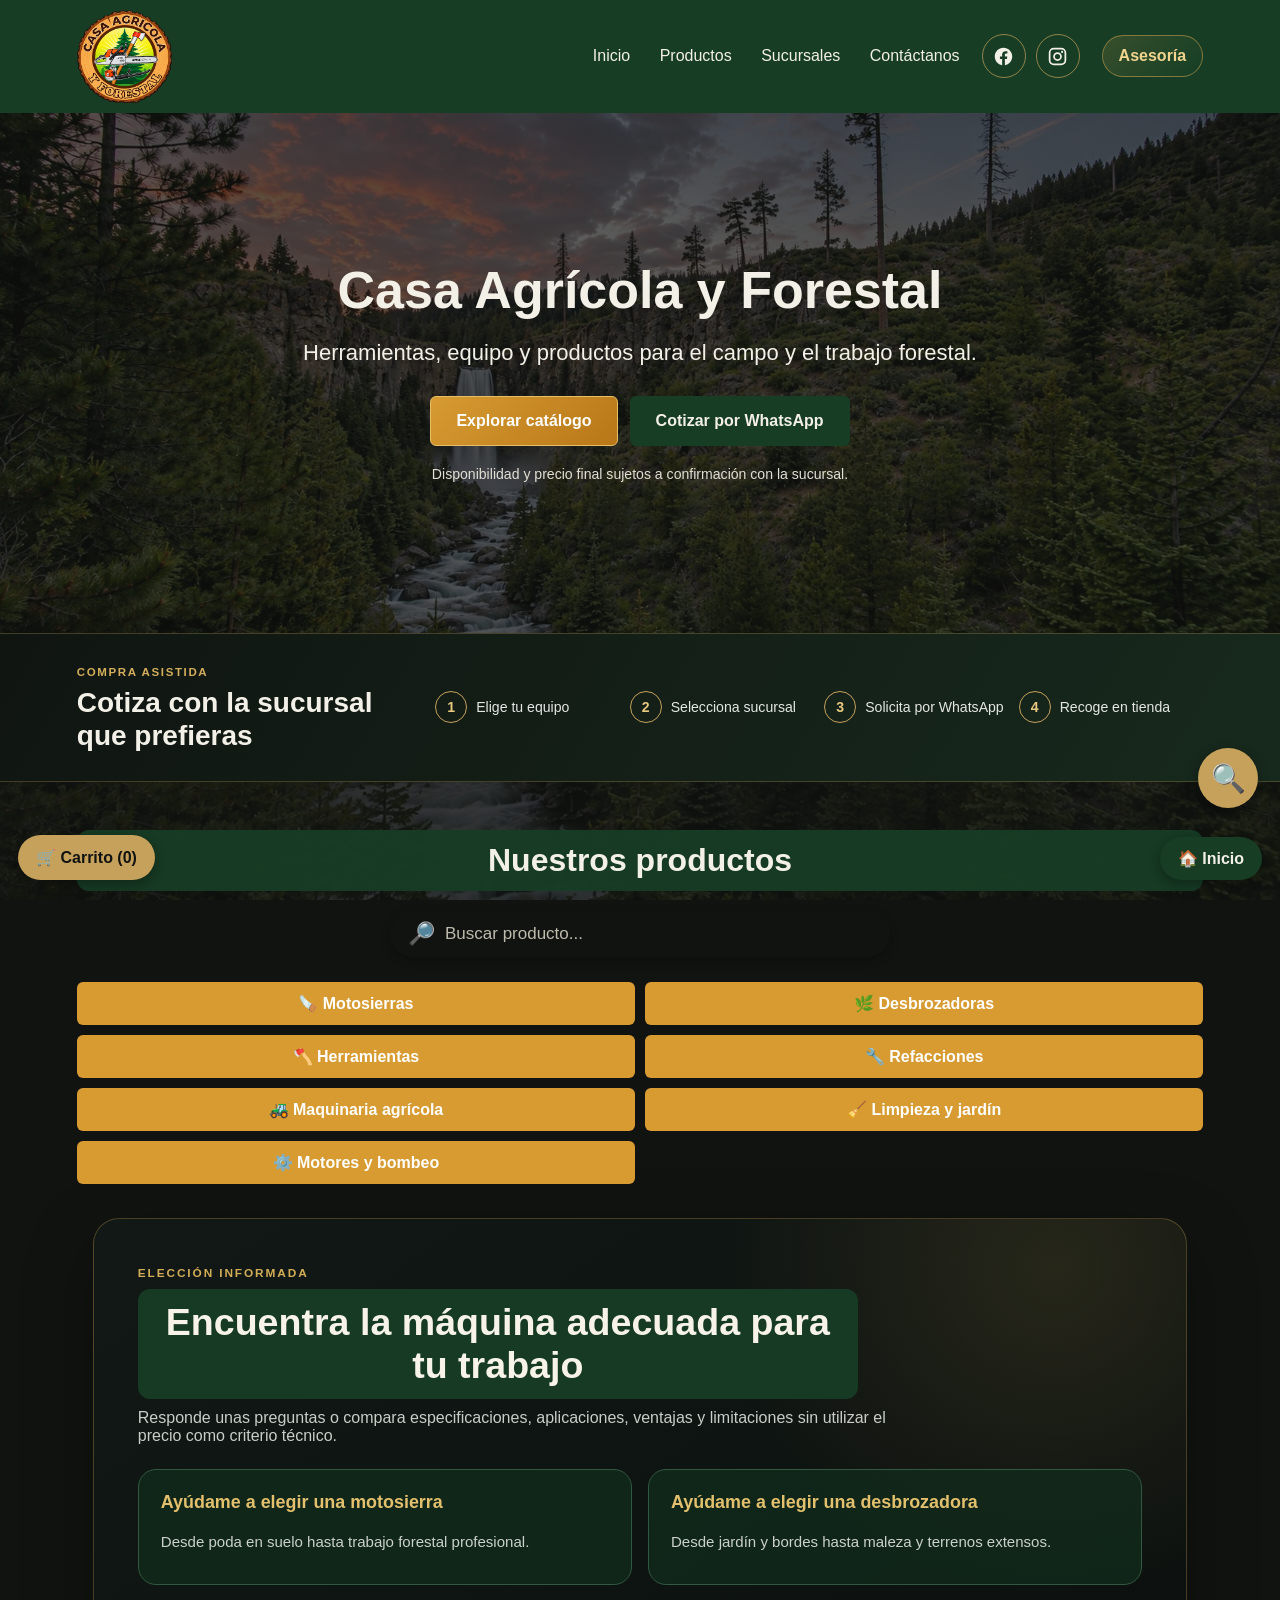
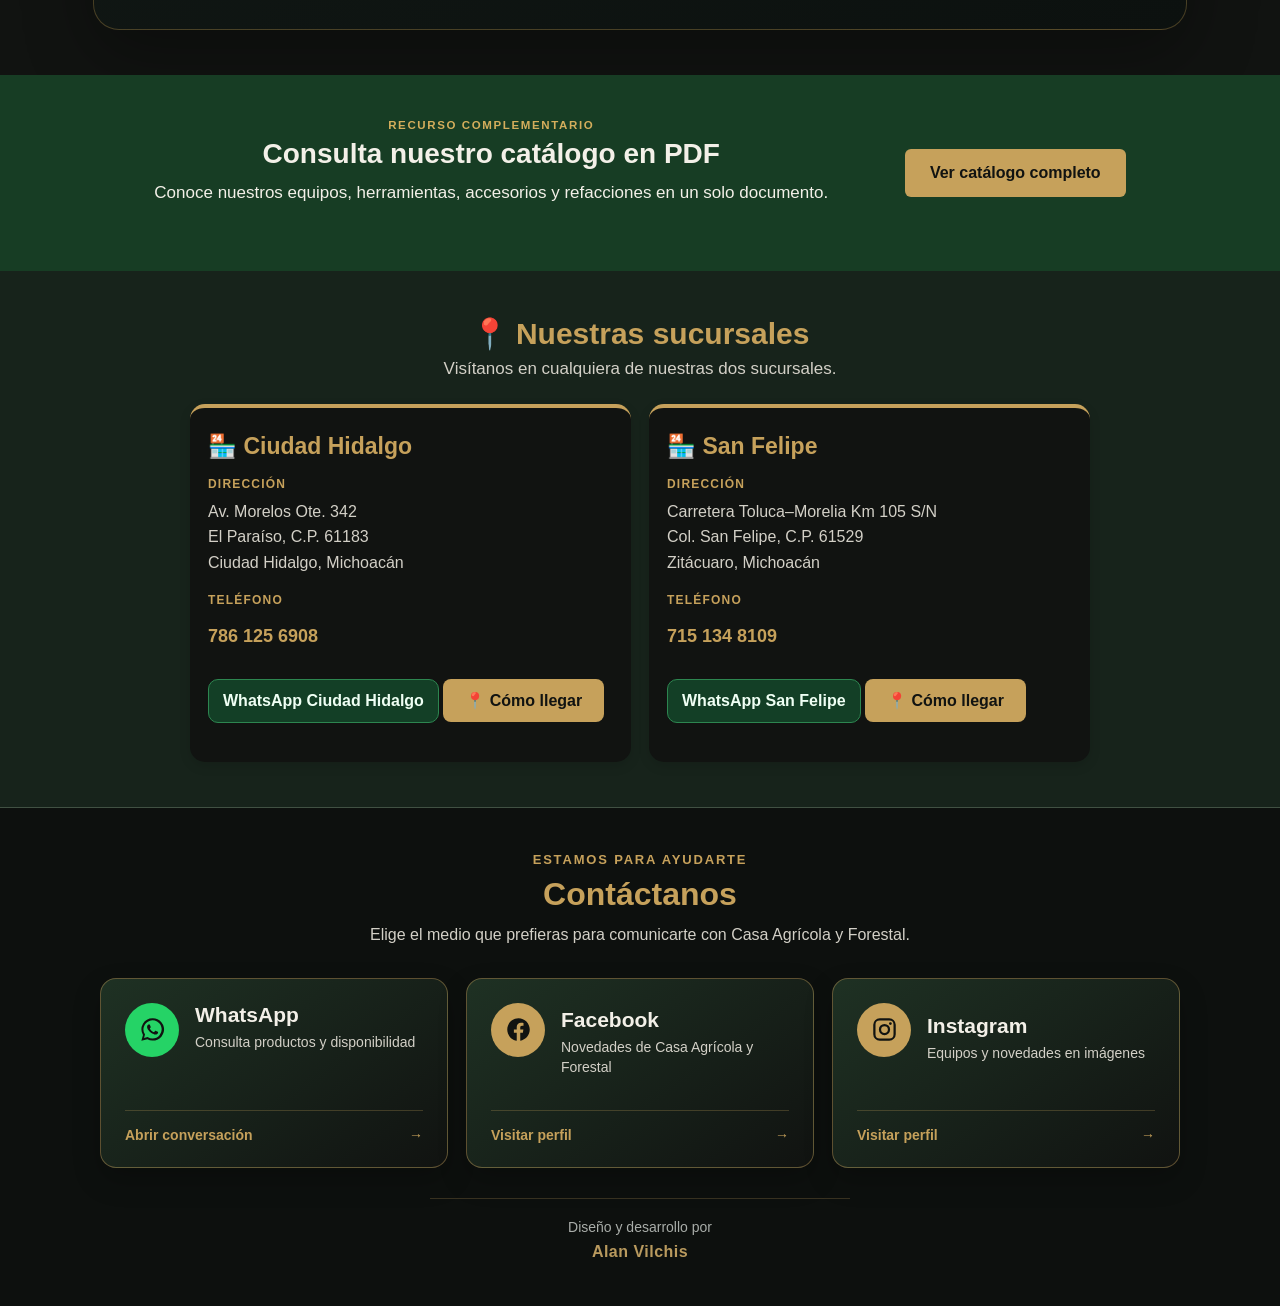
==== commit ab89a0fa: "Avance sitio Casa Agricola y Forestal - Etapa 13" ====
--- a/index.html
+++ b/index.html
@@ -15,13 +15,61 @@
     <meta name="twitter:title" content="Casa Agrícola y Forestal">
     <meta name="twitter:description" content="Maquinaria, herramientas y equipos para el campo, jardín y trabajo forestal.">
     <meta name="twitter:image" content="https://alanvil.github.io/casa-agricola-forestal/Logo.png">
+    <script type="application/ld+json">
+    {
+      "@context": "https://schema.org",
+      "@graph": [
+        {
+          "@type": "Organization",
+          "@id": "https://alanvil.github.io/casa-agricola-forestal/#organization",
+          "name": "Casa Agrícola y Forestal",
+          "url": "https://alanvil.github.io/casa-agricola-forestal/",
+          "logo": "https://alanvil.github.io/casa-agricola-forestal/Logo.png",
+          "sameAs": [
+            "https://www.facebook.com/casaagricolayforestal",
+            "https://www.instagram.com/casaagricolayforestal/"
+          ]
+        },
+        {
+          "@type": "Store",
+          "@id": "https://alanvil.github.io/casa-agricola-forestal/#ciudad-hidalgo",
+          "name": "Casa Agrícola y Forestal — Ciudad Hidalgo",
+          "parentOrganization": { "@id": "https://alanvil.github.io/casa-agricola-forestal/#organization" },
+          "telephone": "+52 786 125 6908",
+          "address": {
+            "@type": "PostalAddress",
+            "streetAddress": "Av. Morelos Oriente N342, Col. El Paraíso",
+            "postalCode": "61183",
+            "addressLocality": "Ciudad Hidalgo",
+            "addressRegion": "Michoacán",
+            "addressCountry": "MX"
+          }
+        },
+        {
+          "@type": "Store",
+          "@id": "https://alanvil.github.io/casa-agricola-forestal/#san-felipe",
+          "name": "Casa Agrícola y Forestal — San Felipe / Zitácuaro",
+          "parentOrganization": { "@id": "https://alanvil.github.io/casa-agricola-forestal/#organization" },
+          "telephone": "+52 715 134 8109",
+          "address": {
+            "@type": "PostalAddress",
+            "streetAddress": "Carretera Toluca–Morelia km 105 SN",
+            "postalCode": "61529",
+            "addressLocality": "Zitácuaro",
+            "addressRegion": "Michoacán",
+            "addressCountry": "MX"
+          }
+        }
+      ]
+    }
+    </script>
 
     <title>Casa Agrícola y Forestal</title>
 
     <link rel="stylesheet" href="assets/css/estilos.css">
 </head>
 
-<body>
+<body class="pagina-inicio">
 
 <header>
 
@@ -29,7 +77,12 @@
     <img src="Logo-transparente.png" alt="Casa Agrícola y Forestal">
 </div>
 
-    <div class="header-actions">
+    <button class="menu-movil-toggle" type="button" aria-expanded="false" aria-controls="menu-principal">
+        <span class="menu-movil-icono" aria-hidden="true"></span>
+        <span>Menú</span>
+    </button>
+
+    <div class="header-actions" id="menu-principal">
         <nav aria-label="Navegación principal">
             <a href="#inicio">Inicio</a>
             <a href="#productos">Productos</a>
@@ -61,15 +114,31 @@
             y el trabajo forestal.
         </p>
 
-        <a href="#productos" class="boton">
-            Ver productos
-        </a>
-<button class="boton whatsapp contacto-general" type="button">
-    WhatsApp por sucursal
-</button>
-
-    </div>
-
+        <div class="hero-acciones">
+            <a href="#productos" class="boton boton-principal">
+                Explorar catálogo
+            </a>
+            <button class="boton whatsapp contacto-general" type="button">
+                Cotizar por WhatsApp
+            </button>
+        </div>
+        <p class="hero-aclaracion">Disponibilidad y precio final sujetos a confirmación con la sucursal.</p>
+
+    </div>
+
+</section>
+
+<section class="proceso-cotizacion" aria-labelledby="proceso-cotizacion-titulo">
+    <div class="proceso-cotizacion-encabezado">
+        <span>Compra asistida</span>
+        <h2 id="proceso-cotizacion-titulo">Cotiza con la sucursal que prefieras</h2>
+    </div>
+    <ol>
+        <li><strong>1</strong><span>Elige tu equipo</span></li>
+        <li><strong>2</strong><span>Selecciona sucursal</span></li>
+        <li><strong>3</strong><span>Solicita por WhatsApp</span></li>
+        <li><strong>4</strong><span>Recoge en tienda</span></li>
+    </ol>
 </section>
 
 <section id="promociones" class="promociones" aria-labelledby="promociones-titulo" hidden>
@@ -93,15 +162,6 @@
         <p>Consulta los productos participantes durante la vigencia de la campaña.</p>
         <div data-productos-buen-fin></div>
     </div>
-</section>
-
- <section class="catalogo">
-    <h2>Consulta nuestro catálogo</h2>
-    <p>Conoce nuestros equipos, herramientas, accesorios y refacciones.</p>
-
-    <a href="Catalogo.pdf" target="_blank" class="boton">
-        📖 Ver catálogo completo
-    </a>
 </section>
 
 <section id="productos" class="productos">
@@ -141,6 +201,17 @@
         <a href="categorias/desbrozadoras.html#asesor-categoria"><strong>Ayúdame a elegir una desbrozadora</strong><small>Desde jardín y bordes hasta maleza y terrenos extensos.</small></a>
     </div>
 </section>
+</section>
+
+<section class="catalogo catalogo-complementario">
+    <div>
+        <span>Recurso complementario</span>
+        <h2>Consulta nuestro catálogo en PDF</h2>
+        <p>Conoce nuestros equipos, herramientas, accesorios y refacciones en un solo documento.</p>
+    </div>
+    <a href="Catalogo.pdf" target="_blank" rel="noopener noreferrer" class="boton">
+        Ver catálogo completo
+    </a>
 </section>
 <section id="sucursales" class="sucursales">
 
@@ -372,7 +443,9 @@
     resultados.replaceChildren();
     resultados.hidden = true;
     sinResultados.style.display = "none";
-    zonaComparador.style.display = texto ? "none" : "";
+    if (zonaComparador) {
+        zonaComparador.style.display = texto ? "none" : "";
+    }
 
     if (!texto) return;
 
@@ -403,6 +476,33 @@
     resultados.appendChild(fragmento);
     resultados.hidden = false;
 }
+
+const botonMenuMovil = document.querySelector(".menu-movil-toggle");
+const encabezadoInicio = document.querySelector("body.pagina-inicio > header");
+
+function cerrarMenuMovil() {
+    if (!botonMenuMovil || !encabezadoInicio) return;
+    encabezadoInicio.classList.remove("menu-abierto");
+    botonMenuMovil.setAttribute("aria-expanded", "false");
+}
+
+if (botonMenuMovil && encabezadoInicio) {
+    botonMenuMovil.addEventListener("click", function () {
+        const abierto = encabezadoInicio.classList.toggle("menu-abierto");
+        botonMenuMovil.setAttribute("aria-expanded", String(abierto));
+    });
+
+    encabezadoInicio.querySelectorAll("nav a").forEach(function (enlace) {
+        enlace.addEventListener("click", cerrarMenuMovil);
+    });
+
+    document.addEventListener("keydown", function (evento) {
+        if (evento.key === "Escape" && encabezadoInicio.classList.contains("menu-abierto")) {
+            cerrarMenuMovil();
+            botonMenuMovil.focus();
+        }
+    });
+}
 </script>
 
 </body>
--- a/assets/css/estilos.css
+++ b/assets/css/estilos.css
@@ -477,6 +477,314 @@
 
     .social-link { transition: none; }
 }
+
+/* Etapa 13: Inicio compacto, catálogo prioritario y recorrido comercial claro. */
+.menu-movil-toggle {
+    display: none;
+}
+
+.pagina-inicio .hero {
+    min-height: 520px;
+    padding-block: clamp(48px, 7vw, 76px);
+}
+
+.hero-acciones {
+    display: flex;
+    flex-wrap: wrap;
+    justify-content: center;
+    gap: 12px;
+}
+
+.hero-acciones .boton {
+    min-height: 50px;
+    margin: 0;
+    display: inline-flex;
+    align-items: center;
+    justify-content: center;
+    border: 1px solid transparent;
+    cursor: pointer;
+    font: inherit;
+    font-weight: 800;
+}
+
+.hero-acciones .boton-principal {
+    border-color: #e7bd68;
+    background: linear-gradient(135deg, #d79b32, #b87718);
+    color: #fff;
+}
+
+.hero-acciones .boton:focus-visible {
+    outline: 3px solid #f7e3ad;
+    outline-offset: 4px;
+}
+
+.hero-aclaracion {
+    max-width: 620px;
+    margin: 18px auto 0 !important;
+    color: #e2dfd5;
+    font-size: .88rem !important;
+    line-height: 1.5;
+}
+
+.proceso-cotizacion {
+    display: grid;
+    grid-template-columns: minmax(210px, .72fr) minmax(0, 1.8fr);
+    gap: clamp(24px, 4vw, 56px);
+    align-items: center;
+    padding: 28px 6%;
+    border-block: 1px solid rgba(198, 161, 91, .28);
+    background: linear-gradient(120deg, #101511, #17291d);
+    color: #f3f0e8;
+}
+
+.proceso-cotizacion-encabezado span,
+.catalogo-complementario > div > span {
+    color: #d4ae5c;
+    font-size: .72rem;
+    font-weight: 900;
+    letter-spacing: .14em;
+    text-transform: uppercase;
+}
+
+.proceso-cotizacion h2 {
+    margin-top: 6px;
+    font-size: clamp(1.2rem, 2.3vw, 1.75rem);
+    line-height: 1.2;
+}
+
+.proceso-cotizacion ol {
+    display: grid;
+    grid-template-columns: repeat(4, minmax(0, 1fr));
+    gap: 10px;
+    margin: 0;
+    padding: 0;
+    list-style: none;
+}
+
+.proceso-cotizacion li {
+    position: relative;
+    display: grid;
+    grid-template-columns: 32px minmax(0, 1fr);
+    gap: 9px;
+    align-items: center;
+    min-height: 52px;
+    color: #e5e7e3;
+    font-size: .88rem;
+    line-height: 1.3;
+}
+
+.proceso-cotizacion li strong {
+    display: grid;
+    width: 32px;
+    height: 32px;
+    place-items: center;
+    border: 1px solid #c6a15b;
+    border-radius: 50%;
+    color: #e8c97f;
+}
+
+.pagina-inicio .productos {
+    padding-top: clamp(30px, 5vw, 48px);
+}
+
+.pagina-inicio .productos > h2 {
+    margin-bottom: 20px;
+}
+
+.catalogo-complementario {
+    display: flex;
+    align-items: center;
+    justify-content: center;
+    gap: clamp(24px, 6vw, 80px);
+    padding: 32px 6%;
+    text-align: left;
+    background: linear-gradient(120deg, #173d24, #102919);
+}
+
+.catalogo-complementario h2 {
+    margin: 5px 0 7px;
+    font-size: clamp(1.4rem, 3vw, 2rem);
+}
+
+.catalogo-complementario p {
+    margin: 0;
+}
+
+.catalogo-complementario .boton {
+    flex: 0 0 auto;
+    min-height: 48px;
+    display: inline-flex;
+    align-items: center;
+}
+
+.pagina-inicio .footer-sucursales-contacto {
+    display: none;
+}
+
+@media (max-width: 700px) {
+    .pagina-inicio > header {
+        position: relative;
+        min-height: 76px;
+        padding: 7px 16px;
+        flex-direction: row;
+        gap: 12px;
+    }
+
+    .pagina-inicio > header .logo img {
+        width: 62px;
+    }
+
+    .menu-movil-toggle {
+        display: inline-flex;
+        min-width: 94px;
+        min-height: 46px;
+        align-items: center;
+        justify-content: center;
+        gap: 9px;
+        padding: 9px 13px;
+        border: 1px solid rgba(198, 161, 91, .72);
+        border-radius: 10px;
+        background: #102b1a;
+        color: #f3f0e8;
+        font: inherit;
+        font-weight: 800;
+        cursor: pointer;
+    }
+
+    .menu-movil-toggle:focus-visible {
+        outline: 3px solid #e3c277;
+        outline-offset: 3px;
+    }
+
+    .menu-movil-icono,
+    .menu-movil-icono::before,
+    .menu-movil-icono::after {
+        width: 20px;
+        height: 2px;
+        display: block;
+        background: currentColor;
+        content: "";
+    }
+
+    .menu-movil-icono { position: relative; }
+    .menu-movil-icono::before { position: absolute; top: -6px; }
+    .menu-movil-icono::after { position: absolute; top: 6px; }
+
+    .pagina-inicio > header .header-actions {
+        position: absolute;
+        z-index: 50;
+        top: 100%;
+        left: 0;
+        right: 0;
+        display: none;
+        width: 100%;
+        padding: 16px;
+        border-top: 1px solid rgba(198, 161, 91, .35);
+        background: #102b1a;
+        box-shadow: 0 18px 30px rgba(0, 0, 0, .38);
+    }
+
+    .pagina-inicio > header.menu-abierto .header-actions {
+        display: grid;
+        gap: 14px;
+    }
+
+    .pagina-inicio > header nav {
+        display: grid;
+        grid-template-columns: repeat(2, minmax(0, 1fr));
+        gap: 8px;
+        width: 100%;
+    }
+
+    .pagina-inicio > header nav a {
+        min-height: 46px;
+        margin: 0;
+        display: grid;
+        place-items: center;
+        border: 1px solid rgba(255, 255, 255, .14);
+        border-radius: 8px;
+    }
+
+    .pagina-inicio > header .header-social {
+        justify-content: center;
+    }
+
+    .pagina-inicio > header .asesoria-header {
+        width: 100%;
+    }
+
+    .pagina-inicio .hero {
+        min-height: 350px;
+        padding: 34px 18px;
+    }
+
+    .pagina-inicio .hero h1 {
+        margin-bottom: 14px;
+        font-size: clamp(2rem, 10vw, 2.35rem);
+        line-height: 1.06;
+    }
+
+    .pagina-inicio .hero p {
+        margin-bottom: 22px;
+        font-size: 1rem;
+        line-height: 1.5;
+    }
+
+    .hero-acciones {
+        display: grid;
+        grid-template-columns: 1fr;
+        width: min(100%, 310px);
+        margin: 0 auto;
+    }
+
+    .hero-acciones .boton {
+        width: 100%;
+    }
+
+    .hero-aclaracion {
+        margin-top: 14px !important;
+        font-size: .78rem !important;
+    }
+
+    .proceso-cotizacion {
+        grid-template-columns: 1fr;
+        gap: 15px;
+        padding: 22px 18px;
+        text-align: center;
+    }
+
+    .proceso-cotizacion ol {
+        grid-template-columns: repeat(2, minmax(0, 1fr));
+        gap: 6px 12px;
+        text-align: left;
+    }
+
+    .pagina-inicio .productos {
+        padding: 26px 16px 34px;
+    }
+
+    .pagina-inicio .productos > h2 {
+        margin-bottom: 16px;
+        padding: 9px;
+        font-size: 1.65rem;
+    }
+
+    .pagina-inicio .menu-categorias {
+        margin: 18px 0 22px;
+    }
+
+    .catalogo-complementario {
+        display: grid;
+        gap: 18px;
+        padding: 28px 18px;
+        text-align: center;
+    }
+
+    .catalogo-complementario .boton {
+        justify-self: center;
+    }
+}
+
 .productos {
     padding: 45px 6%;
     background: transparent;
@@ -561,6 +869,56 @@
     line-height: 1.5;
     text-align: center;
     box-shadow: 0 5px 16px rgba(0, 0, 0, 0.16);
+}
+
+.controles-catalogo {
+    max-width: 980px;
+    margin: 0 auto 26px;
+    padding: 16px;
+    display: grid;
+    grid-template-columns: repeat(4, minmax(150px, 1fr));
+    gap: 12px;
+    border: 1px solid rgba(198, 161, 91, 0.34);
+    border-radius: 14px;
+    background: rgba(17, 19, 17, 0.88);
+}
+
+.control-catalogo {
+    display: grid;
+    gap: 6px;
+    color: #d3d0c7;
+    font-size: 0.82rem;
+    font-weight: 700;
+    text-align: left;
+}
+
+.control-catalogo select {
+    width: 100%;
+    min-height: 44px;
+    padding: 9px 34px 9px 11px;
+    border: 1px solid #58665a;
+    border-radius: 8px;
+    background: #17231b;
+    color: #f3f0e8;
+    font: inherit;
+}
+
+.control-catalogo select:focus-visible {
+    outline: 3px solid rgba(198, 161, 91, 0.34);
+    outline-offset: 2px;
+    border-color: #c6a15b;
+}
+
+@media (max-width: 760px) {
+    .controles-catalogo {
+        grid-template-columns: repeat(2, minmax(0, 1fr));
+    }
+}
+
+@media (max-width: 430px) {
+    .controles-catalogo {
+        grid-template-columns: 1fr;
+    }
 }
 
 @media (max-width: 600px) {
@@ -680,6 +1038,129 @@
     margin: 10px auto;
 }
 
+.producto-marcador-imagen {
+    width: 100%;
+    min-height: 180px;
+    margin: 10px auto;
+    padding: 24px 18px;
+    display: flex;
+    flex-direction: column;
+    align-items: center;
+    justify-content: center;
+    gap: 8px;
+    border: 1px solid rgba(198, 161, 91, 0.62);
+    border-radius: 12px;
+    background: linear-gradient(145deg, #101713, #1c2b21);
+    color: #f3f0e8;
+    text-align: center;
+}
+
+.producto-marcador-imagen::before {
+    content: "CAF";
+    width: 58px;
+    height: 58px;
+    display: grid;
+    place-items: center;
+    border: 1px solid #c6a15b;
+    border-radius: 50%;
+    color: #c6a15b;
+    font-family: Georgia, serif;
+    font-weight: 700;
+    letter-spacing: 0.08em;
+}
+
+.producto-marcador-identidad {
+    color: #c6a15b;
+    font-size: 0.78rem;
+    letter-spacing: 0.08em;
+    text-transform: uppercase;
+}
+
+.producto-marcador-imagen strong {
+    font-size: 1.05rem;
+}
+
+.producto-marcador-imagen small {
+    color: #c8cec9;
+    line-height: 1.35;
+}
+
+.producto-marcador-imagen-detalle {
+    min-height: clamp(330px, 40vw, 510px);
+    margin: 0;
+    border: 0;
+    border-radius: 0;
+}
+
+.productos-relacionados {
+    grid-column: 1 / -1;
+    margin-top: 10px;
+    padding-top: 28px;
+    border-top: 1px solid rgba(198, 161, 91, 0.34);
+}
+
+.productos-relacionados > h2,
+.productos-relacionados-intro {
+    text-align: center;
+}
+
+.productos-relacionados-rejilla {
+    margin-top: 20px;
+    display: grid;
+    grid-template-columns: repeat(3, minmax(0, 1fr));
+    gap: 16px;
+}
+
+.producto-relacionado {
+    min-width: 0;
+    padding: 16px;
+    display: flex;
+    flex-direction: column;
+    gap: 10px;
+    border: 1px solid #415143;
+    border-radius: 14px;
+    background: #111311;
+}
+
+.producto-relacionado img,
+.producto-relacionado-marcador {
+    width: 100%;
+    height: 170px;
+    border-radius: 10px;
+    background: #f3f0e8;
+    object-fit: contain;
+}
+
+.producto-relacionado img {
+    padding: 10px;
+}
+
+.producto-relacionado-marcador {
+    padding: 20px;
+    display: grid;
+    place-items: center;
+    color: #526056;
+    text-align: center;
+}
+
+.producto-relacionado h3 {
+    margin: 0;
+    color: #f3f0e8;
+    font-size: 1.05rem;
+}
+
+.producto-relacionado-precio {
+    margin: 0 0 auto;
+    color: #d5b875;
+    font-weight: 800;
+}
+
+@media (max-width: 760px) {
+    .productos-relacionados-rejilla {
+        grid-template-columns: 1fr;
+    }
+}
+
 .producto h4 {
     font-size: 22px;
     margin: 10px 0;
@@ -1478,6 +1959,49 @@
 }
 .buscador-productos input { background-color: transparent; }
 input::placeholder, .buscador-productos input::placeholder { color: #BEBBAD; }
+
+/* Etapa 11: solicitud mixta, foco visible y controles tactiles. */
+.precio-pendiente-carrito {
+    color: var(--dorado, #d4af37);
+    font-weight: 700;
+}
+
+.aviso-total-parcial {
+    margin: .55rem 0 1rem;
+    padding: .7rem .85rem;
+    border-left: 3px solid var(--dorado, #d4af37);
+    background: rgba(212, 175, 55, .08);
+    color: #e8e4d8;
+    line-height: 1.45;
+}
+
+.buscador-productos:focus-within {
+    outline: 2px solid var(--dorado, #d4af37);
+    outline-offset: 3px;
+}
+
+.buscador-productos input:focus-visible {
+    outline: none;
+}
+
+.cantidad-carrito button,
+.cerrar-carrito,
+.cerrar-checkout,
+.asesoria-header,
+.boton-buscador-flotante {
+    min-width: 44px;
+    min-height: 44px;
+}
+
+@media (max-width: 768px) {
+    header nav a,
+    .menu-categorias a,
+    footer a {
+        min-height: 44px;
+        display: inline-flex;
+        align-items: center;
+    }
+}
 .cerrar-carrito { color: #F3F0E8; }
 .eliminar-producto { background-color: #173D24; color: #F3F0E8; }
 .item-carrito { border-color: #415143; }
@@ -3866,3 +4390,11 @@
     object-position: center;
     scroll-snap-align: start;
 }
+
+/* Mantener la galería agrupada dentro de su tarjeta en pantallas estrechas. */
+#desbrozadoras-y-podadoras-de-altura-stihl-exhibicion .fotos-producto {
+    min-width: 0;
+    max-width: 100%;
+    contain: inline-size;
+    overscroll-behavior-inline: contain;
+}
